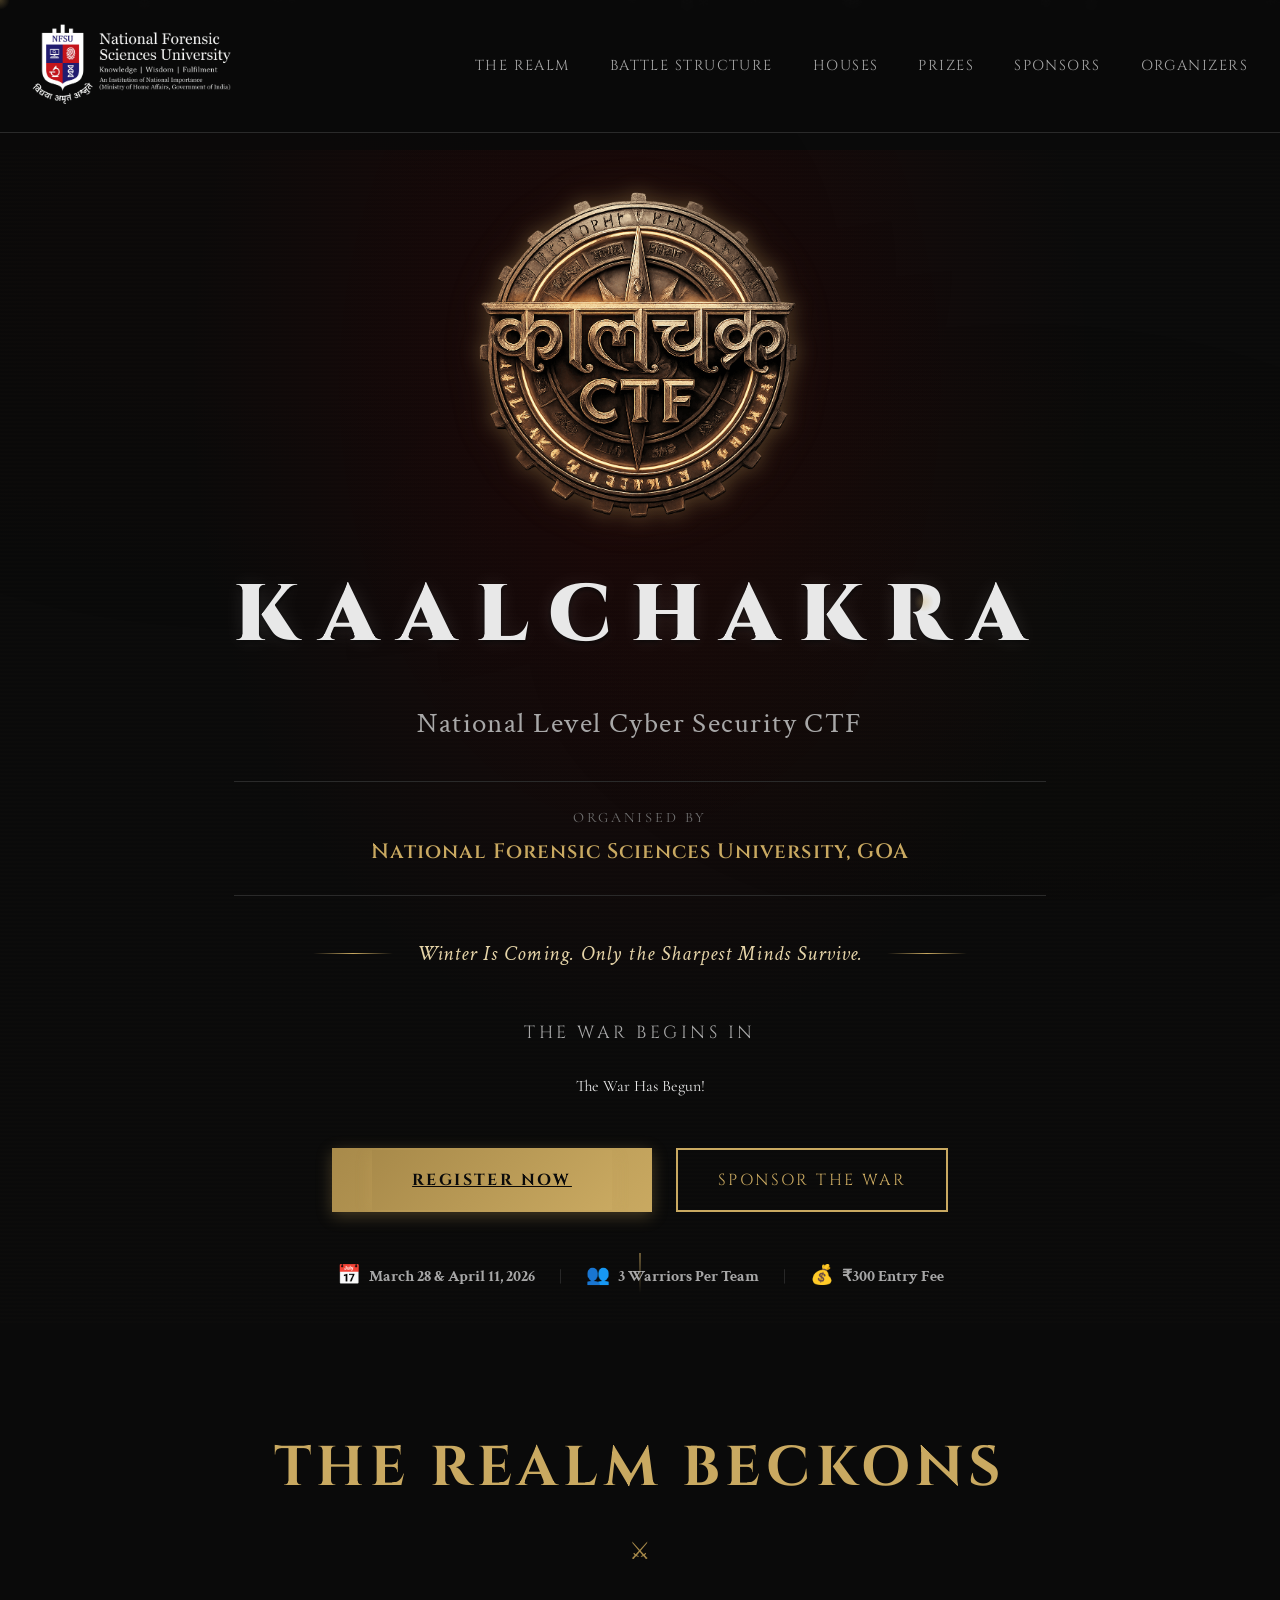
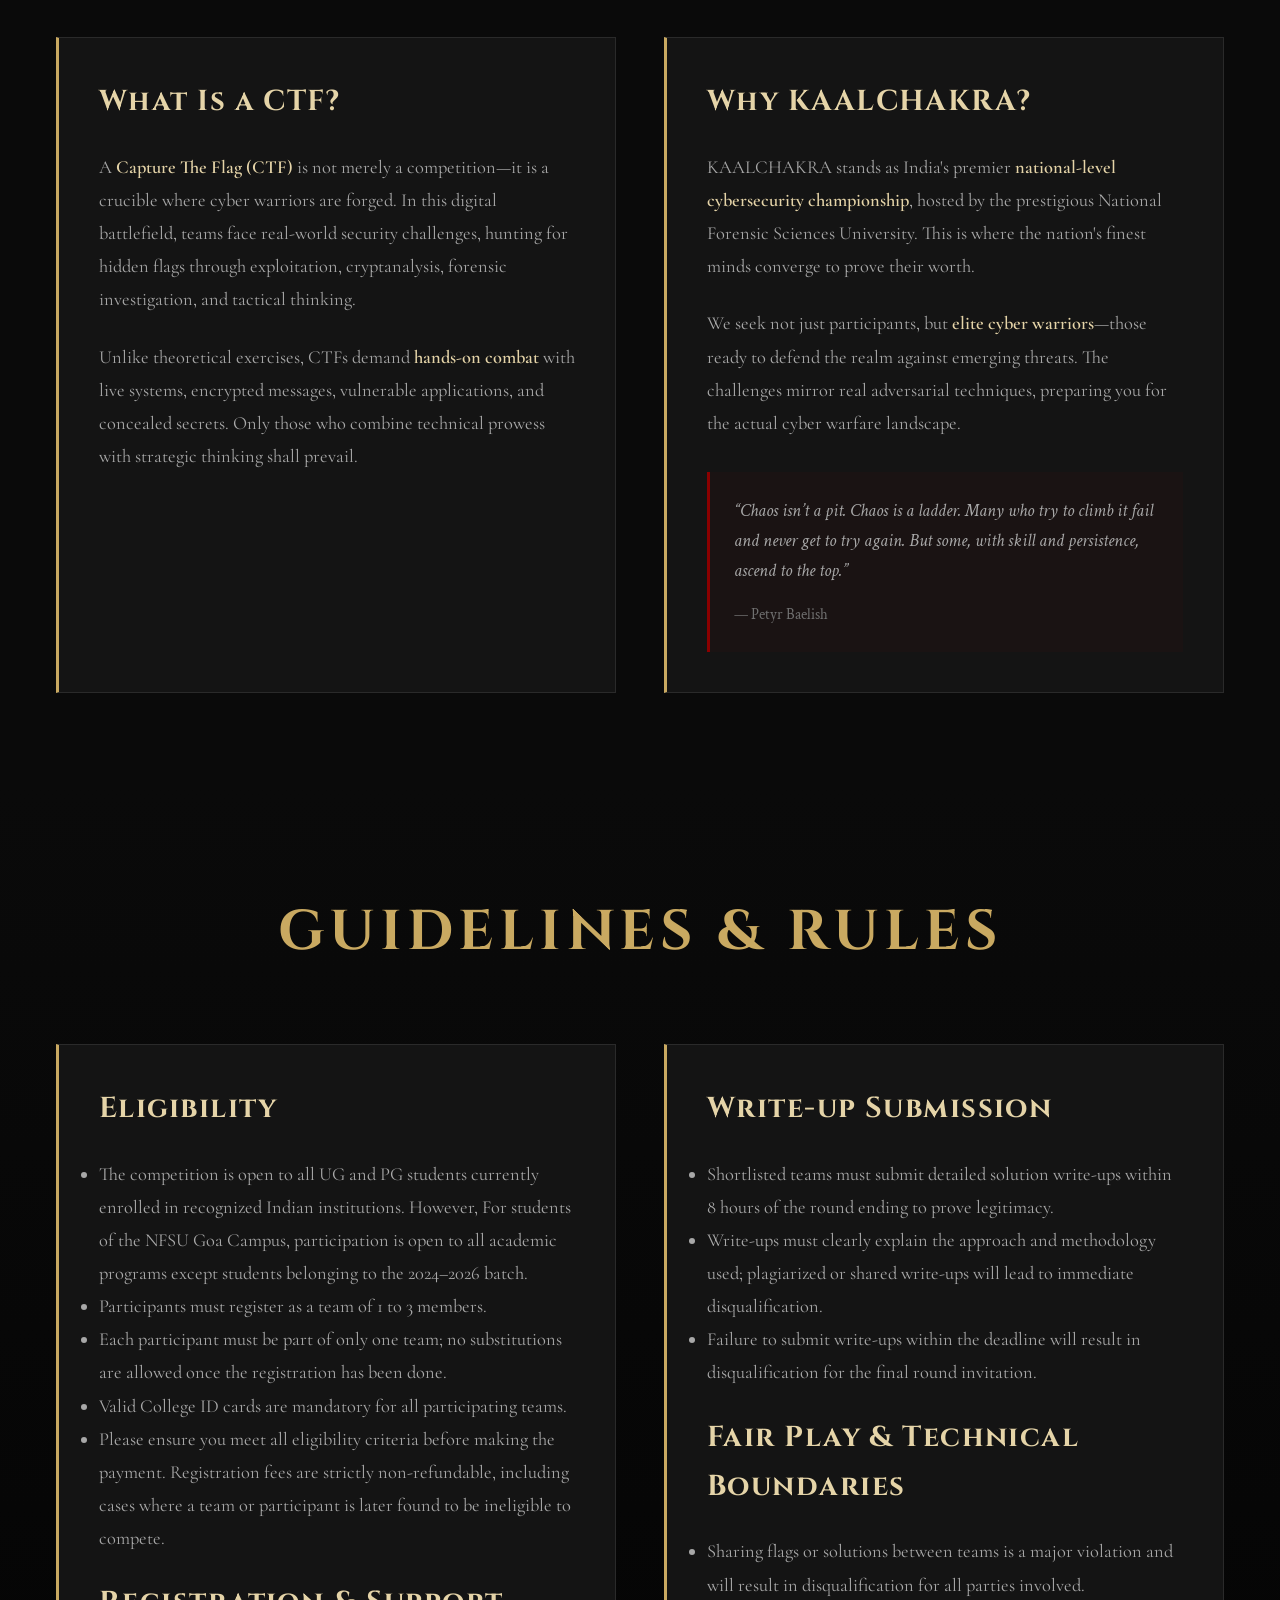
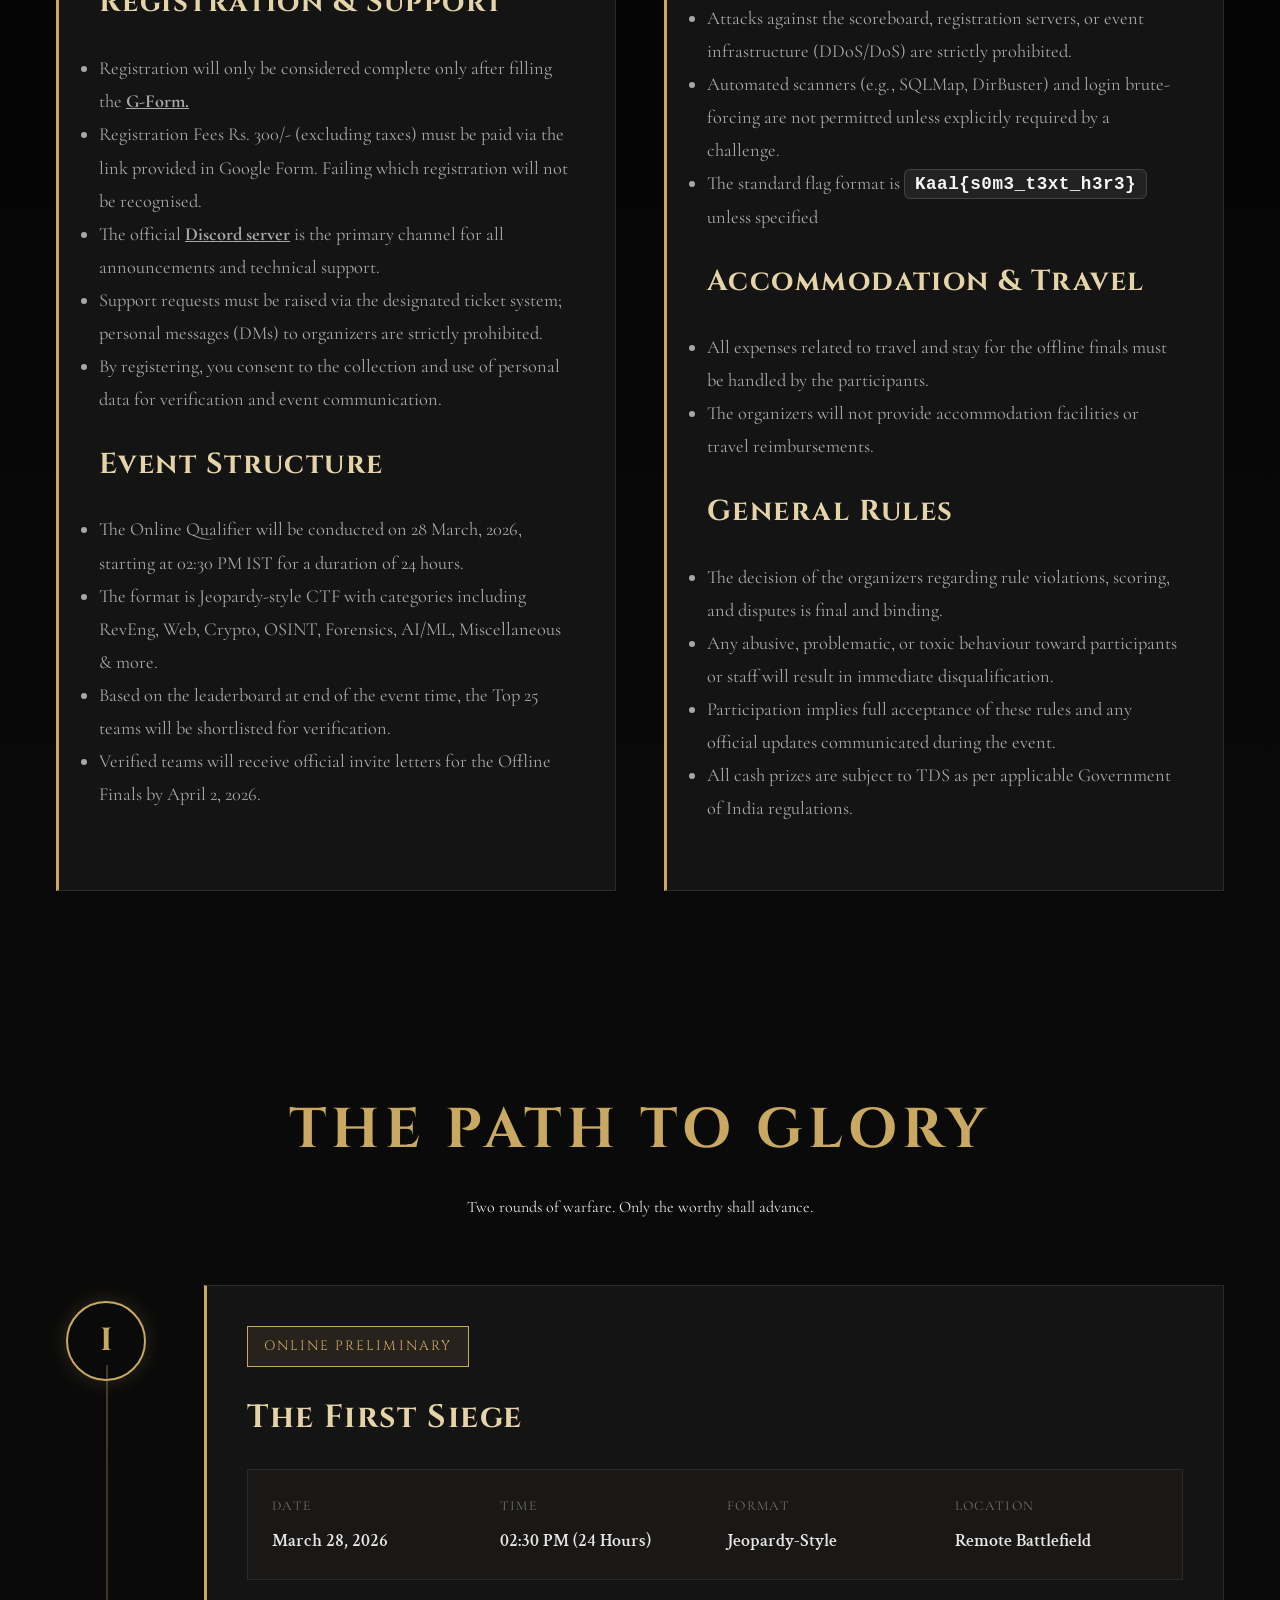
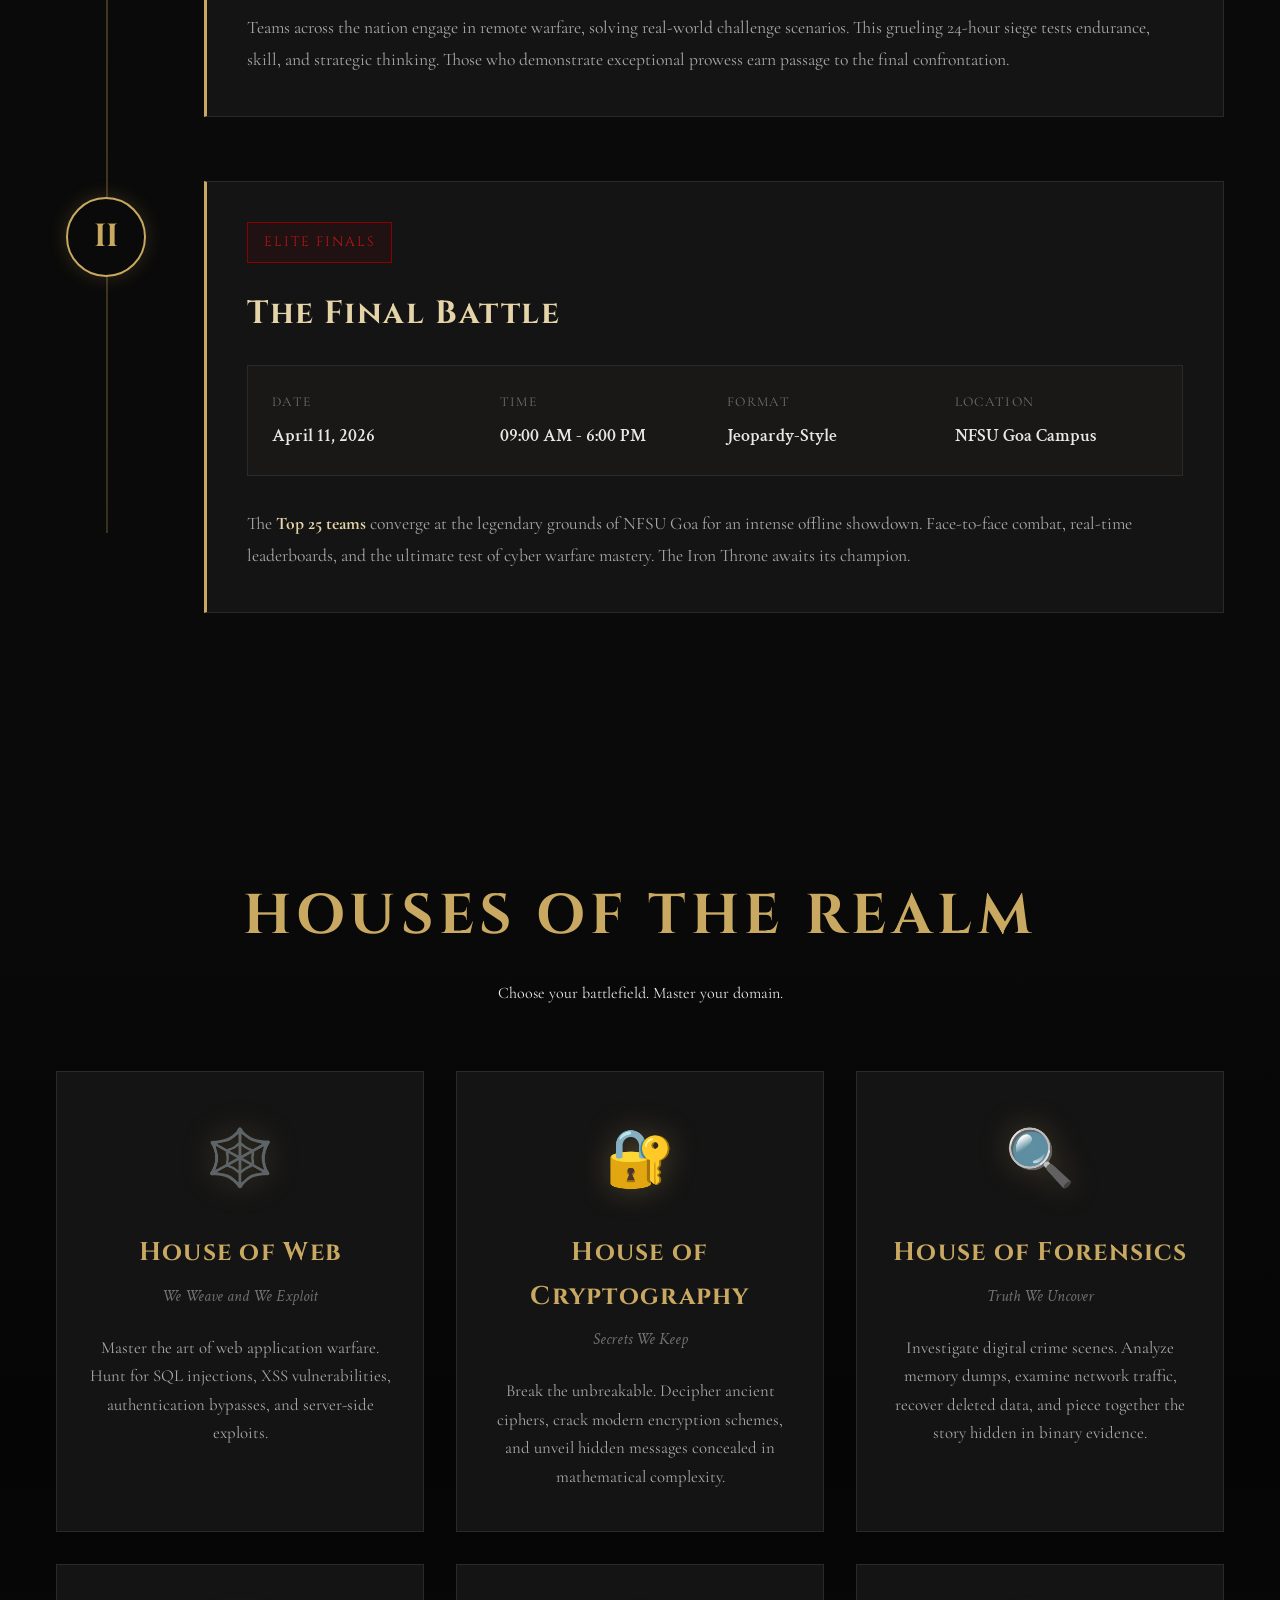
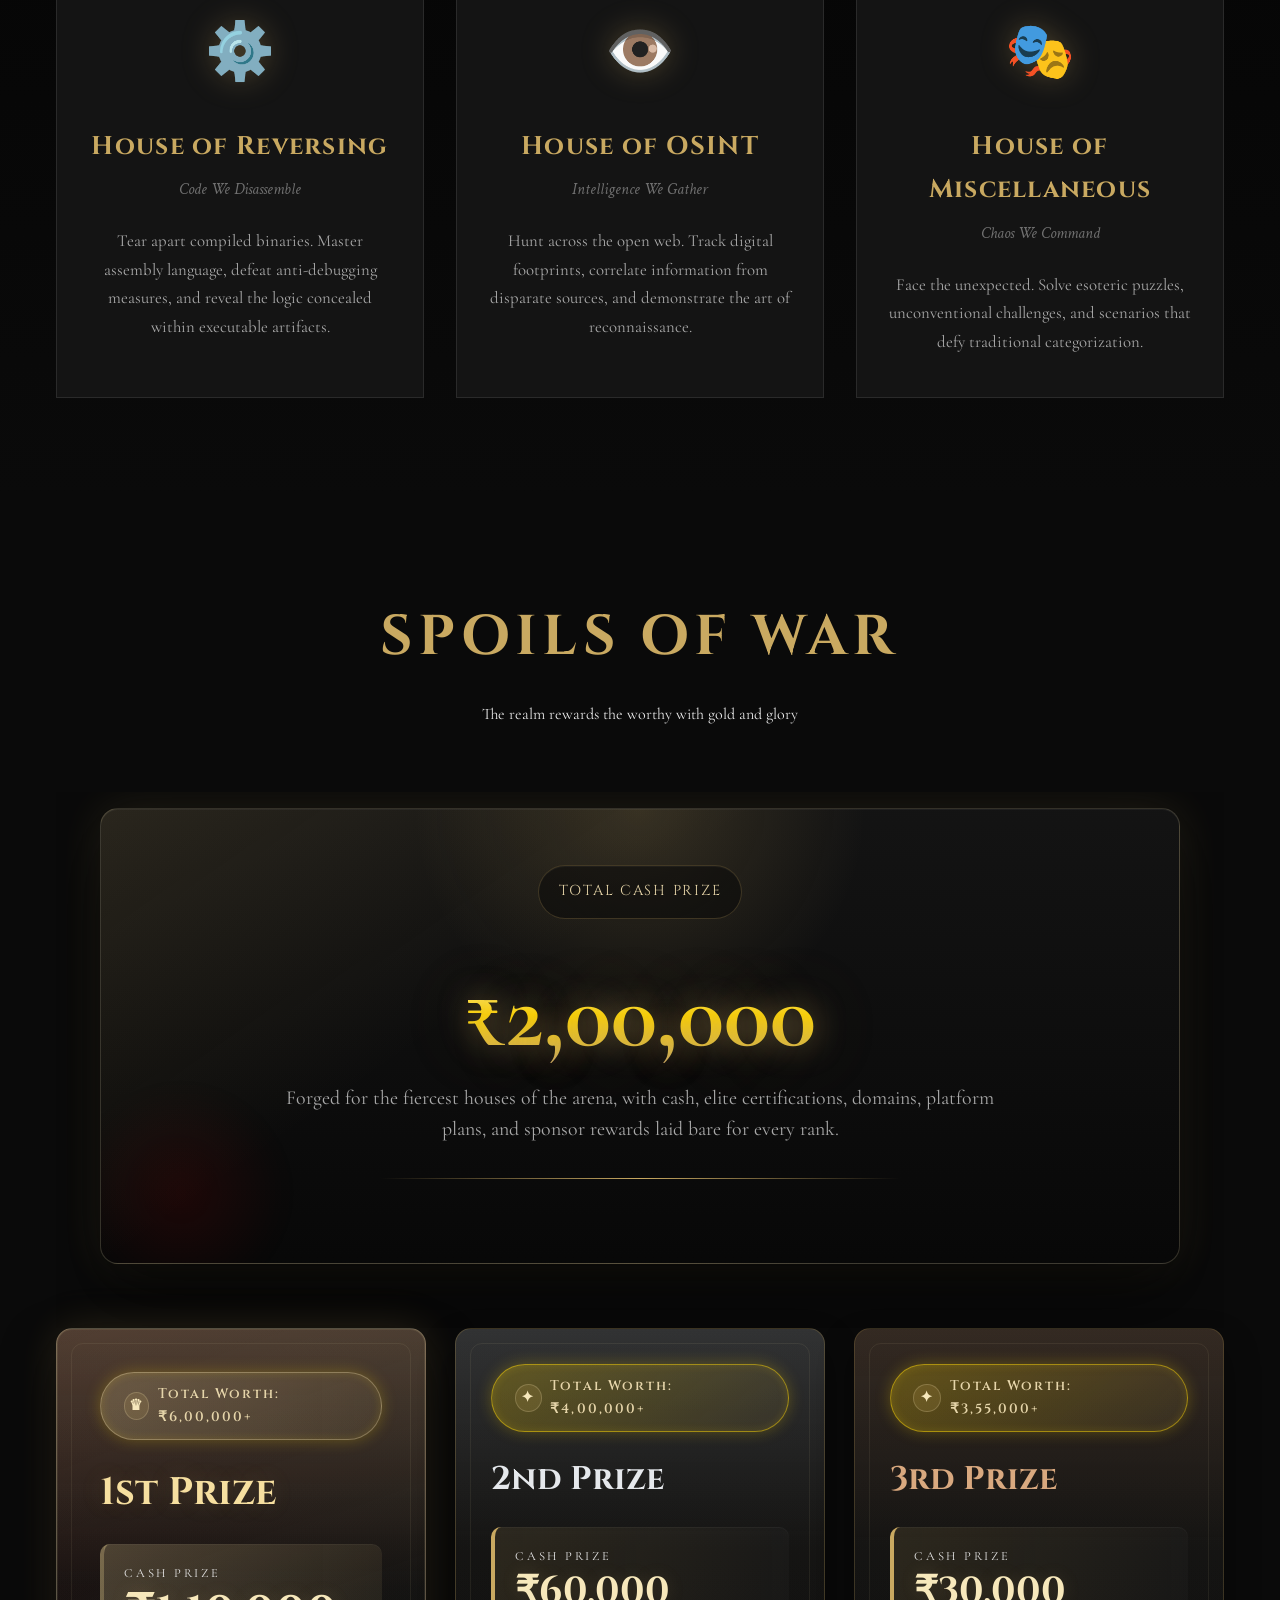
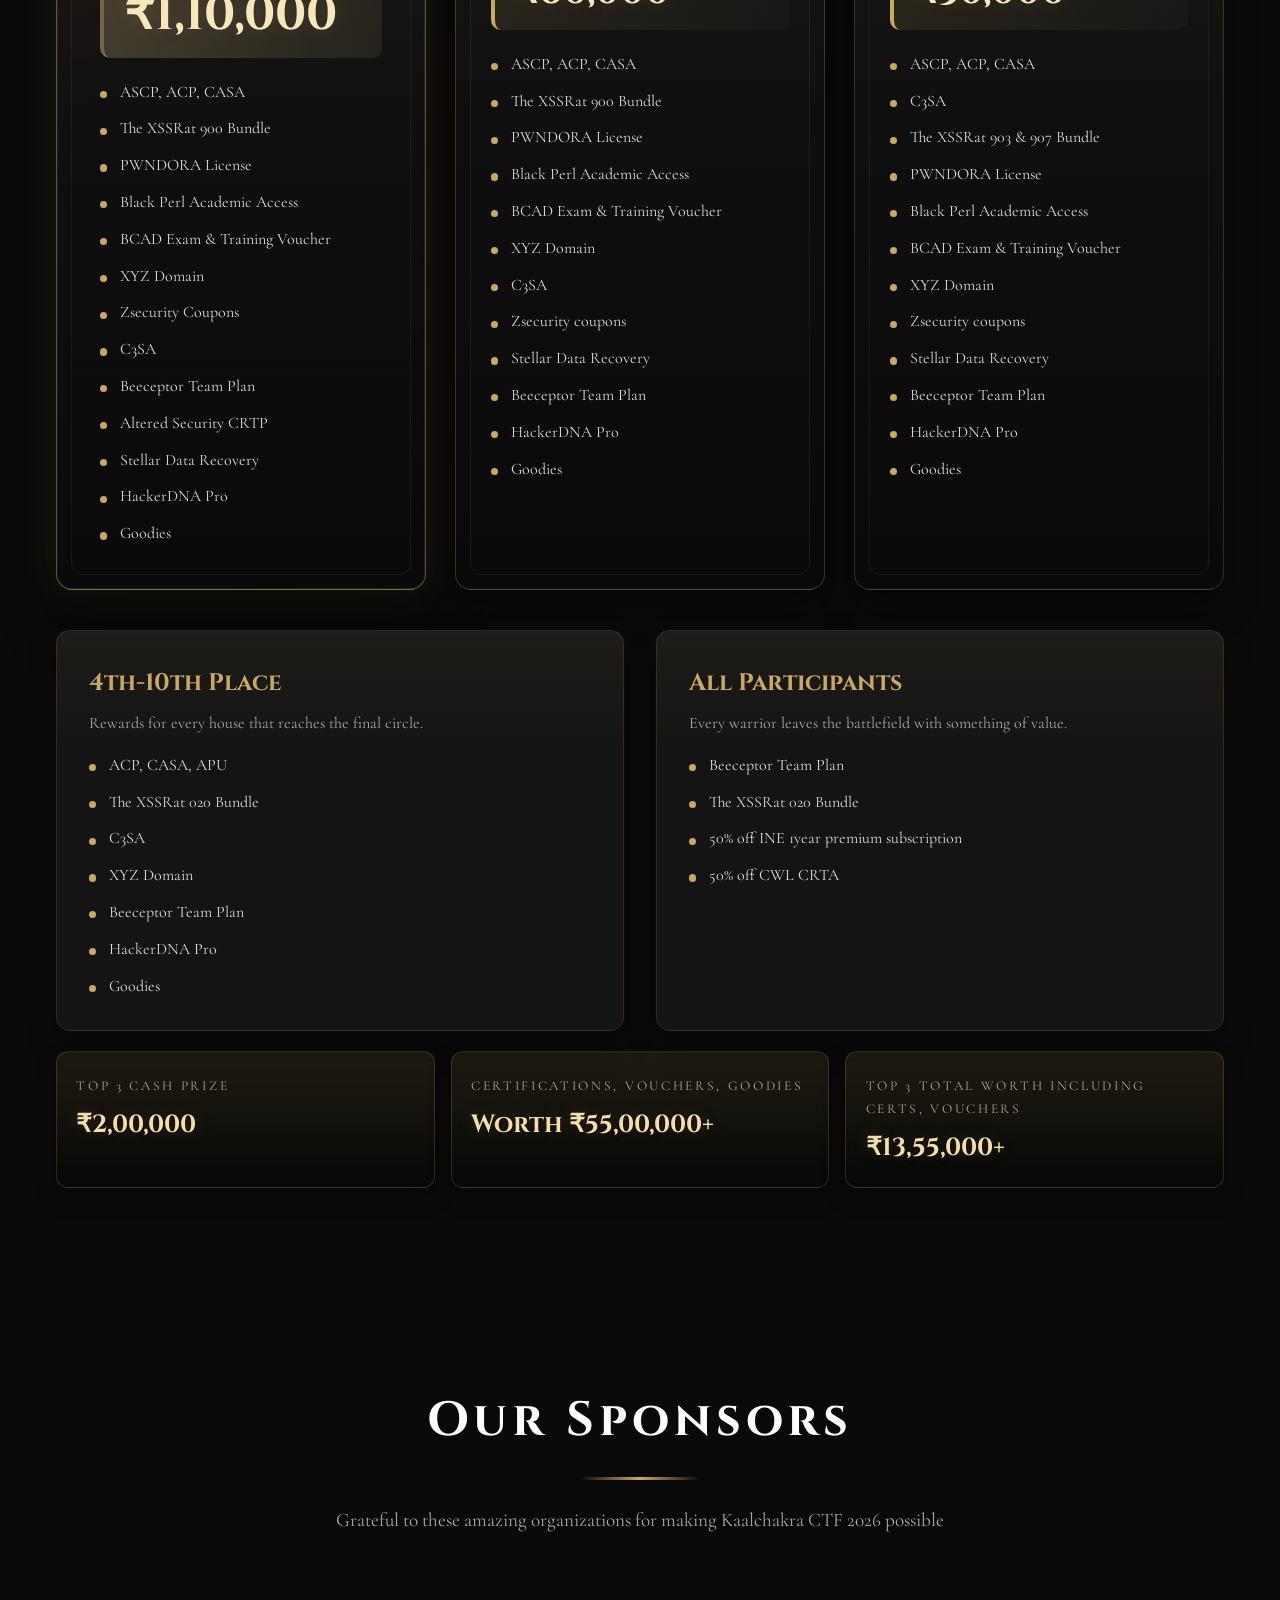
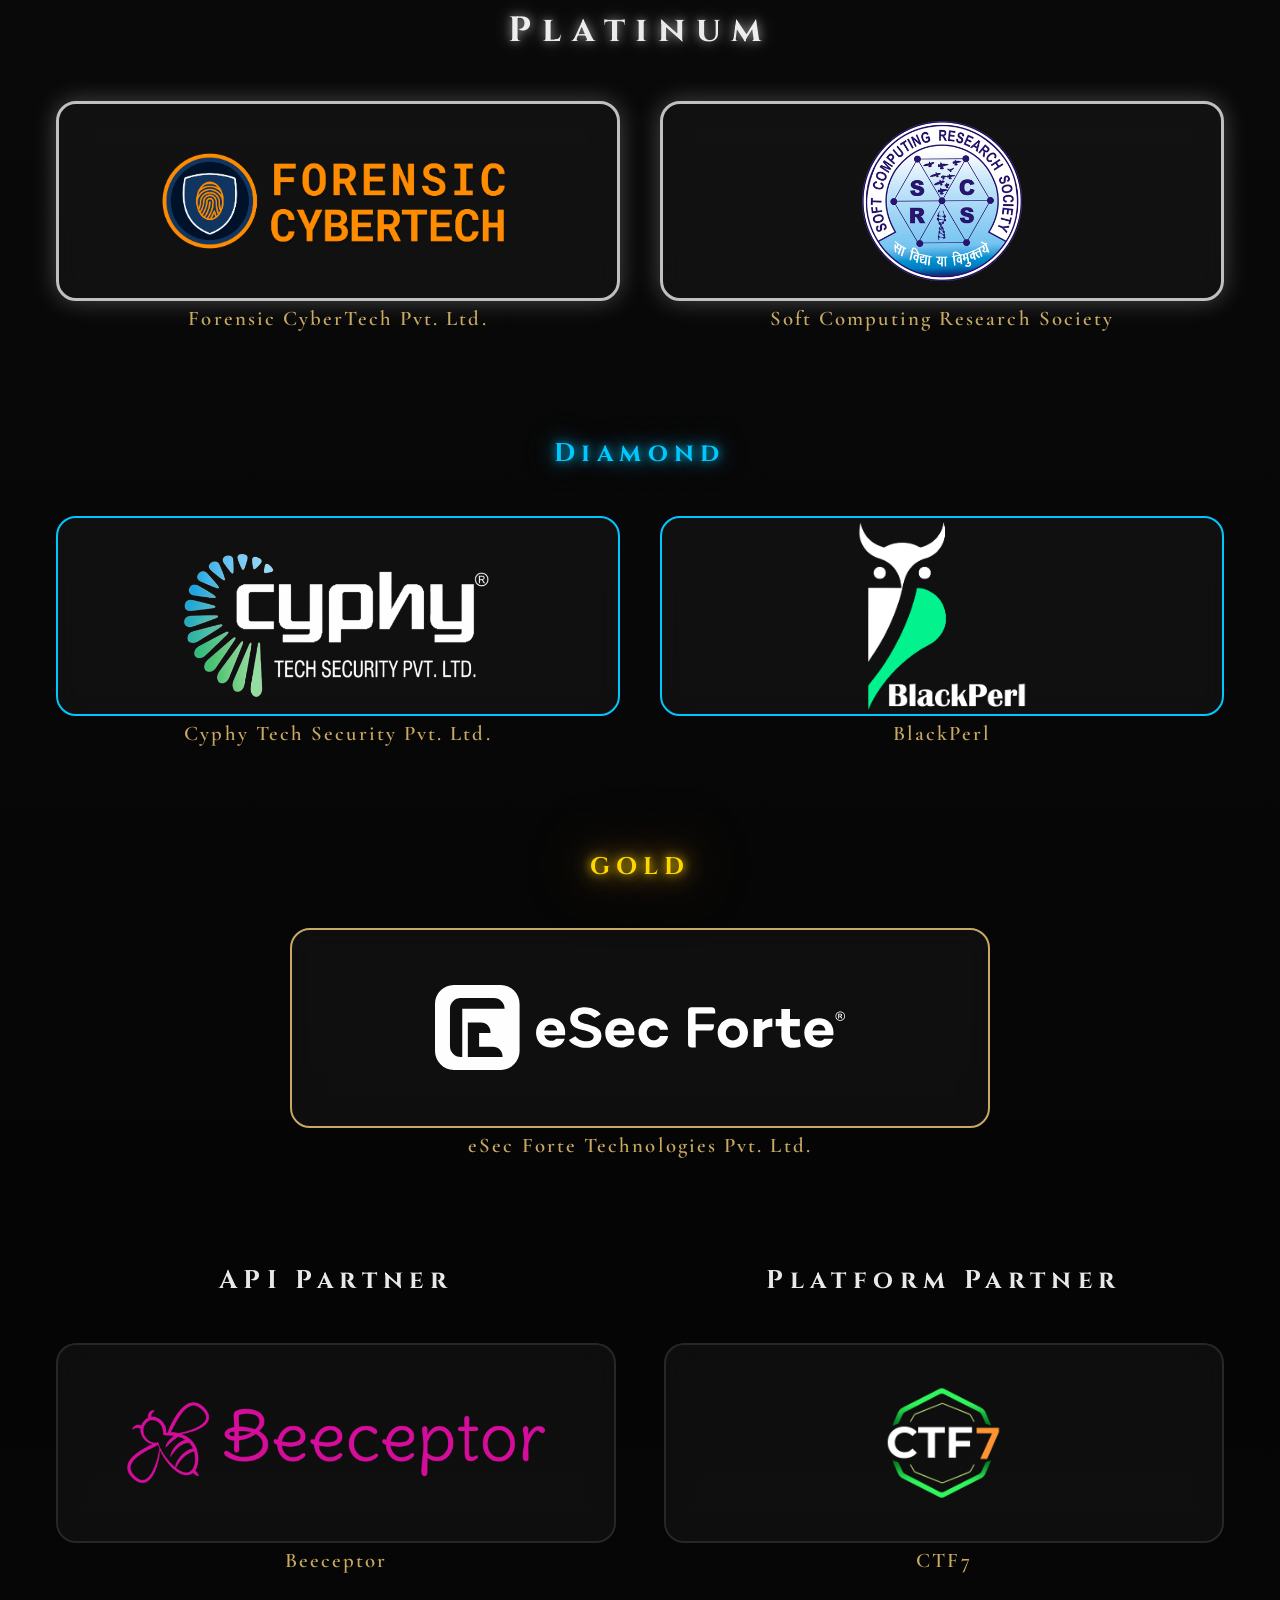
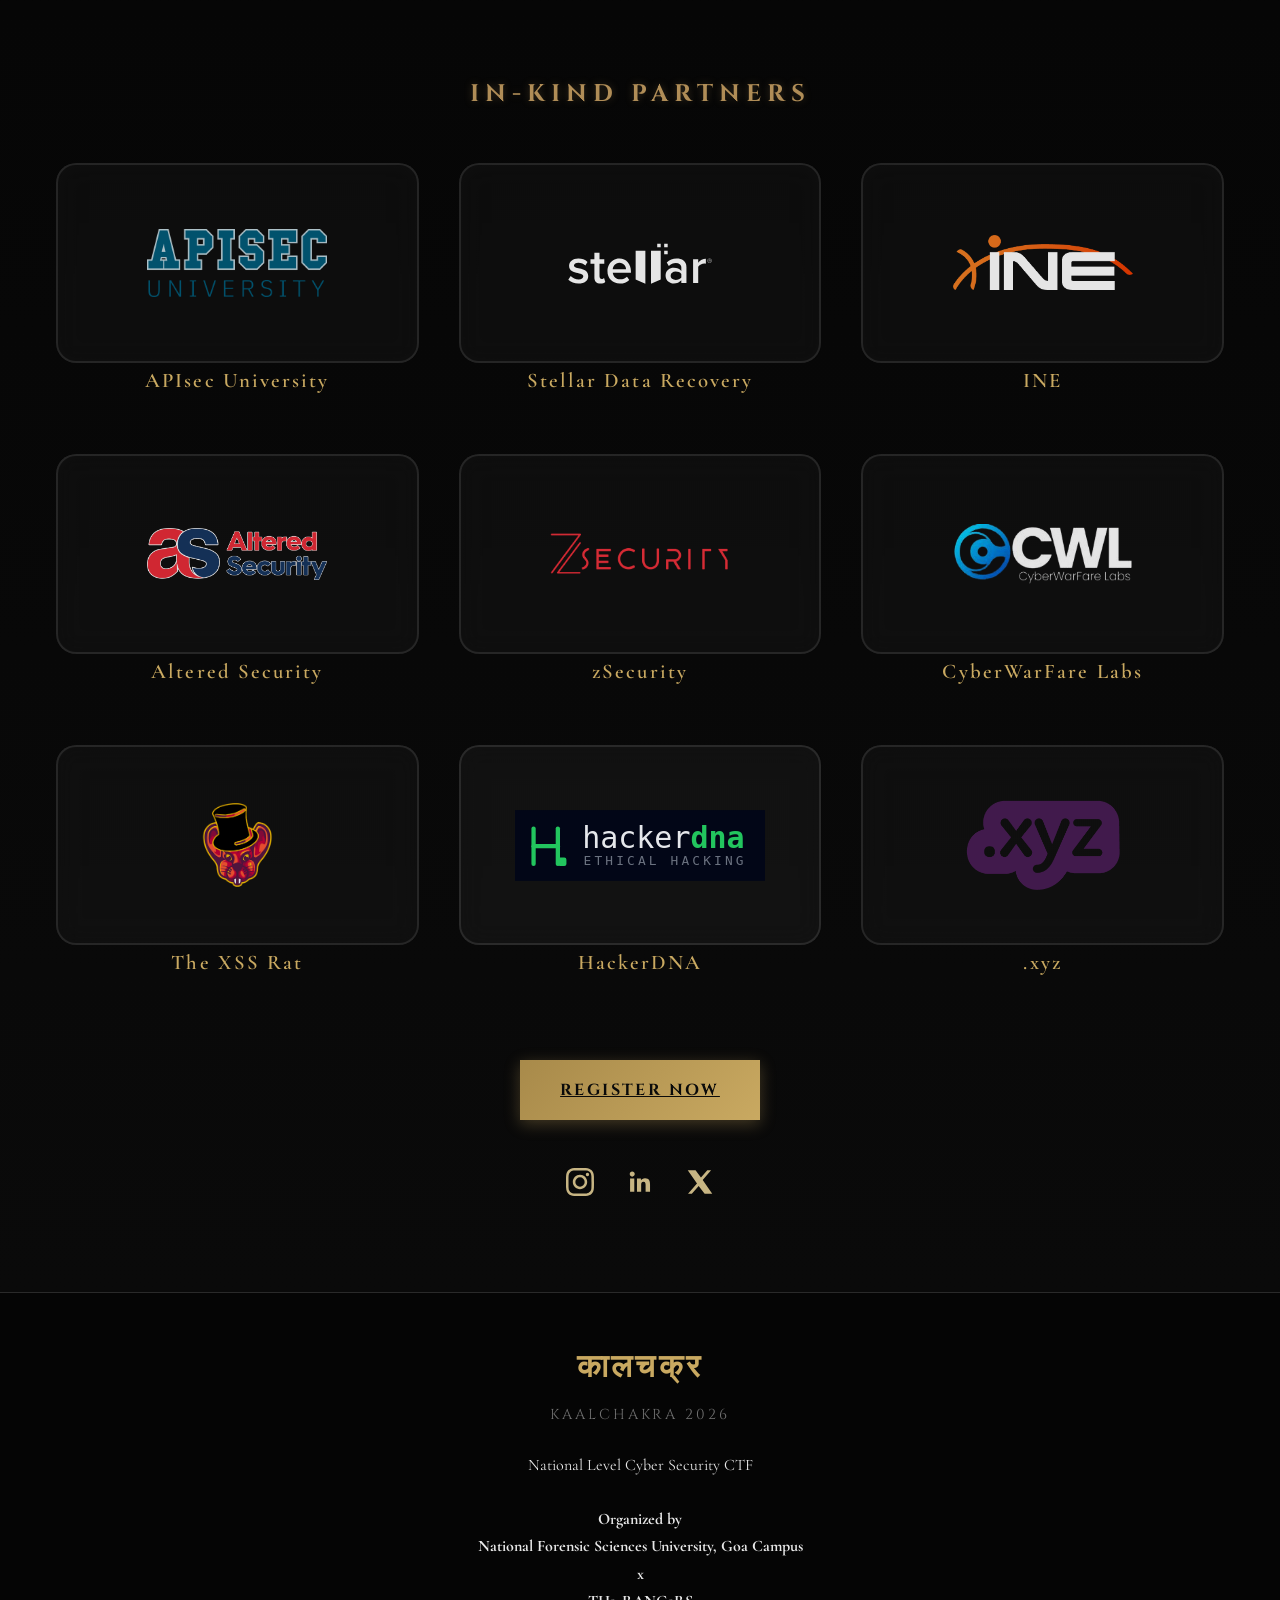
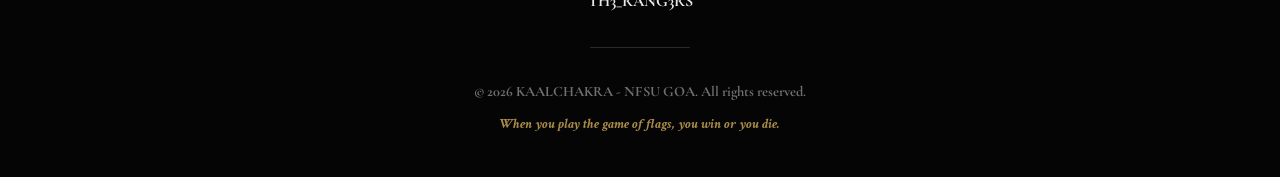
==== index.html @ a282505d "commit" ====
<html lang="en"><head>
    <meta charset="UTF-8">
    <meta name="viewport" content="width=device-width, initial-scale=1.0">
    <title>KAALCHAKRA - National Level Cyber Security CTF | NFSU Goa</title>
    <meta name="description" content="KAALCHAKRA 2026 is a National Level Cyber Security Capture The Flag (CTF) competition organized by National Forensic Sciences University Goa x TH3_RANG3RS. Join India's biggest cybersecurity battlefield. March 28 - April 11, 2026.">
    
    <meta property="og:title" content="KAALCHAKRA 2026 | National Level CTF | NFSU Goa">
    <meta property="og:description" content="KAALCHAKRA 2026 is a National Level Cyber Security Capture The Flag (CTF) competition organized by National Forensic Sciences University Goa x TH3_RANG3RS. Join India's biggest cybersecurity battlefield. March 28 - April 11, 2026.">
    <meta property="og:image" content="https://kaalchakractf.com/images/CTF_Logo.png">
    <meta property="og:url" content="https://kaalchakractf.com">
    <meta property="og:type" content="website">

    <meta name="twitter:card" content="summary_large_image">
    <meta name="twitter:title" content="KAALCHAKRA 2026 - National CTF">
    <meta name="twitter:description" content="India's premier National Level Cyber Security CTF by NFSU Goa.">
    <meta name="twitter:image" content="https://kaalchakractf.com/images/CTF_Logo.png">
<!-- Favicon -->
    <link rel="icon" href="images/CTF_Logo.png" type="image/png">

    <!-- Canonical URL -->
    <link rel="canonical" href="https://kaalchakractf.com/">
    <link rel="stylesheet" href="styles.css">
    <link rel="preconnect" href="https://fonts.googleapis.com">
    <link rel="preconnect" href="https://fonts.gstatic.com" crossorigin="">
    <link href="https://fonts.googleapis.com/css2?family=Cinzel:wght@400;600;700;900&amp;family=Cormorant+Garamond:wght@300;400;500;600;700&amp;family=Crimson+Text:wght@400;600;700&amp;display=swap" rel="stylesheet">
<!-- Google tag (gtag.js) -->
<script async="" src="https://www.googletagmanager.com/gtag/js?id=G-CK77B9JCB0"></script>
<script>
  window.dataLayer = window.dataLayer || [];
  function gtag(){dataLayer.push(arguments);}
  gtag('js', new Date());

  gtag('config', 'G-CK77B9JCB0');
</script>

<script type="application/ld+json">
{
  "@context": "https://schema.org",
  "@type": "Event",
  "name": "KAALCHAKRA National Level CTF 2026",
  "startDate": "2026-03-28T14:30+05:30",
  "endDate": "2026-04-11T17:00+05:30",
  "eventAttendanceMode": "https://schema.org/MixedEventAttendanceMode",
  "eventStatus": "https://schema.org/EventScheduled",
  "location": {
    "@type": "Place",
    "name": "National Forensic Sciences University, Goa",
    "address": "Goa, India"
  }
},
"organizer": {
    "@type": "Organization",
    "name": "NFSU GOA",
    "url": "https://kaalchakractf.com"
  }
</script>

<style>
    @keyframes confettiFall {
        to {
            transform: translateY(100vh) rotate(349.0058192586758deg);
            opacity: 0;
        }
    }
</style><style>
    @keyframes ripple {
        to {
            transform: scale(4);
            opacity: 0;
        }
    }
</style></head>
<body class="loaded">
    <!-- Atmospheric Background Effects -->
    <div class="snow-container" id="snowContainer"><div class="snowflake" style="left: 81.1984%; animation-duration: 17.6963s; opacity: 0.563158; font-size: 15.5486px;">❄</div><div class="snowflake" style="left: 53.02%; animation-duration: 11.6379s; opacity: 0.580241; font-size: 18.6025px;">❄</div><div class="snowflake" style="left: 54.483%; animation-duration: 17.0403s; opacity: 0.41332; font-size: 15.668px;">❄</div><div class="snowflake" style="left: 3.16401%; animation-duration: 13.0485s; opacity: 0.140749; font-size: 18.4941px;">❄</div><div class="snowflake" style="left: 0.967541%; animation-duration: 12.2077s; opacity: 0.251129; font-size: 17.432px;">❄</div><div class="snowflake" style="left: 10.6986%; animation-duration: 18.4481s; opacity: 0.515172; font-size: 18.0552px;">❄</div><div class="snowflake" style="left: 76.4751%; animation-duration: 14.7455s; opacity: 0.153914; font-size: 15.929px;">❄</div><div class="snowflake" style="left: 22.4371%; animation-duration: 18.0943s; opacity: 0.495057; font-size: 12.1398px;">❄</div><div class="snowflake" style="left: 84.6131%; animation-duration: 12.5829s; opacity: 0.473546; font-size: 19.5662px;">❄</div><div class="snowflake" style="left: 48.8761%; animation-duration: 12.2408s; opacity: 0.401787; font-size: 14.9336px;">❄</div><div class="snowflake" style="left: 79.9855%; animation-duration: 13.7443s; opacity: 0.253815; font-size: 11.6124px;">❄</div><div class="snowflake" style="left: 76.9799%; animation-duration: 16.7357s; opacity: 0.10069; font-size: 18.028px;">❄</div><div class="snowflake" style="left: 66.1436%; animation-duration: 16.1927s; opacity: 0.115664; font-size: 15.9804px;">❄</div></div>
    <div class="fog-overlay"></div>
    
    <!-- Navigation -->
    <nav class="nav scrolled" id="mainNav" style="top: -120px;">
        <div class="nav-content">
            <div class="nav-logo">
                <img src="images/emblem.png" alt="NFSU Logo" loading="lazy" style="height:80px; width:auto; margin-bottom:0.25rem;">
            </div>
            <div class="nav-links">
                <a href="#about">The Realm</a>
                <a href="#battle">Battle Structure</a>
                <a href="#houses">Houses</a>
                <a href="#prizes">Prizes</a>
                <a href="#sponsors">Sponsors</a>
		<a href="organizers.html">Organizers</a>
            </div>
            <button class="nav-toggle" id="navToggle">
                <span></span>
                <span></span>
                <span></span>
            </button>
        </div>
    </nav>

    <!-- Hero Section -->
    <section class="hero">
        <div class="hero-bg-layer" style="transform: translateY(4010px);"></div>
        <div class="hero-content">
            <div class="hero-emblem aos-animate" data-aos="fade-down">
                        <div class="emblem-center">
                            <img src="images/CTF_Logo.png" alt="Kaalchakra CTF Logo" fetchpriority="high" style="max-width:350px; height:350px;">
                        </div>       
            </div>
            
            <h1 class="hero-title aos-animate" data-aos="fade-up" data-aos-delay="200">
                
                <span class="hero-title-main">KAALCHAKRA</span>
            </h1>
            
            <p class="hero-subtitle aos-animate" data-aos="fade-up" data-aos-delay="400">
                National Level Cyber Security CTF
            </p>
            
            <div class="hero-org aos-animate" data-aos="fade-up" data-aos-delay="500">
                <span class="org-presented">Organised by</span>
                <span class="org-name">National Forensic Sciences University, GOA</span>
            </div>

            <div class="hero-tagline aos-animate" data-aos="fade-up" data-aos-delay="600">
                <div class="tagline-line"></div>
                <p>Winter Is Coming. Only the Sharpest Minds Survive.</p>
                <div class="tagline-line"></div>
            </div>

            <div class="countdown-container aos-animate" data-aos="fade-up" data-aos-delay="700">
                <div class="countdown-label">The War Begins In</div>
                <div class="countdown" id="countdown"><div class="countdown-ended">The War Has Begun!</div></div>
            </div>

            <div class="hero-cta aos-animate" data-aos="fade-up" data-aos-delay="800">
                <button class="cta-primary" id="registerBtn">
                <a href="https://forms.gle/WXpCAKuS7BNV2u5n9" class="cta-primary" target="_blank" rel="noopener noreferrer" onclick="gtag('event','register_click');"> Register Now </a>
                <div class="cta-shine"></div>
                </button>
                <button class="cta-secondary" onclick="document.getElementById('sponsors').scrollIntoView({behavior: 'smooth'})">
                    <span>Sponsor the War</span>
                </button>
            </div>

            <div class="hero-details aos-animate" data-aos="fade-up" data-aos-delay="900">
                <div class="detail-item">
                    <span class="detail-icon">📅</span>
                    <span class="detail-text"><b>March 28 &amp; April 11, 2026</b></span>
                </div>
                <div class="detail-separator">|</div>
                <div class="detail-item">
                    <span class="detail-icon">👥</span>
                    <span class="detail-text"><b>3 Warriors Per Team</b></span>
                </div>
                <div class="detail-separator">|</div>
                <div class="detail-item">
                    <span class="detail-icon">💰</span>
                    <span class="detail-text"><b>₹300 Entry Fee</b></span>
                </div>
            </div>
        </div>
        
        <div class="hero-scroll">
            <span></span>
            <div class="scroll-indicator"></div>
        </div>
    </section>

    <!-- About Section -->
    <section class="section about" id="about">
        <div class="container">
            <div class="section-header aos-animate" data-aos="fade-up">
                <h2 class="section-title">The Realm Beckons</h2>
                <div class="title-ornament">⚔</div>
            </div>

            <div class="about-grid">
                <div class="about-content aos-animate" data-aos="fade-right">
                    <h3 class="about-heading">What Is a CTF?</h3>
                    <p class="about-text">
                        A <strong>Capture The Flag (CTF)</strong> is not merely a competition—it is a crucible where cyber warriors are forged. 
                        In this digital battlefield, teams face real-world security challenges, hunting for hidden flags through 
                        exploitation, cryptanalysis, forensic investigation, and tactical thinking.
                    </p>
                    <p class="about-text">
                        Unlike theoretical exercises, CTFs demand <strong>hands-on combat</strong> with live systems, 
                        encrypted messages, vulnerable applications, and concealed secrets. Only those who combine technical 
                        prowess with strategic thinking shall prevail.
                    </p>
                </div>

                <div class="about-content aos-animate" data-aos="fade-left" data-aos-delay="200">
                    <h3 class="about-heading">Why KAALCHAKRA?</h3>
                    <p class="about-text">
                        KAALCHAKRA stands as India's premier <strong>national-level cybersecurity championship</strong>, 
                        hosted by the prestigious National Forensic Sciences University. This is where the nation's finest 
                        minds converge to prove their worth.
                    </p>
                    <p class="about-text">
                        We seek not just participants, but <strong>elite cyber warriors</strong>—those ready to defend the realm 
                        against emerging threats. The challenges mirror real adversarial techniques, preparing you for the actual 
                        cyber warfare landscape.
                    </p>
                    <blockquote class="about-quote">
                        “Chaos isn’t a pit. Chaos is a ladder. Many who try to climb it fail and never get to try again. But some, with skill and persistence, ascend to the top.”
                        <span class="quote-attribution"> — Petyr Baelish</span>
                    </blockquote>
                </div>
            </div>
        </div>
    </section>

    <!-- Rules Section -->
    <section class="section rules">
        <div class="container">
            <div class="section-header aos-animate" data-aos="fade-up">
                <h2 class="section-title">Guidelines &amp; Rules</h2>
            </div>

            <div class="about-grid">
                <div class="about-content aos-animate" data-aos="fade-right">
                    <h3 class="about-heading">Eligibility</h3>
                    <ul class="about-text">
                        <li>The competition is open to all UG and PG students currently enrolled in recognized Indian institutions. However, For students of the NFSU Goa Campus, participation is open to all academic programs except students belonging to the 2024–2026 batch.</li>
                        <li>Participants must register as a team of 1 to 3 members.</li>
                        <li>Each participant must be part of only one team; no substitutions are allowed once the registration has been done.</li>
                        <li>Valid College ID cards are mandatory for all participating teams.</li>
<li>Please ensure you meet all eligibility criteria before making the payment. Registration fees are strictly non-refundable, including cases where a team or participant is later found to be ineligible to compete.  </li>
                    </ul>

                    <h3 class="about-heading">Registration &amp; Support</h3>
                    <ul class="about-text">
                        <li>Registration will only be considered complete only after filling the <a href="https://forms.gle/WXpCAKuS7BNV2u5n9"> <b> G-Form. </b> </a> </li>
                        <li>Registration Fees Rs. 300/- (excluding taxes) must be paid via the link provided in Google Form. Failing which registration will not be recognised.</li>
                        <li>The official <a href="https://discord.gg/q4Pam5h3Bd" target="_blank"><b>Discord server</b></a> is the primary channel for all announcements and technical support.</li>
                        <li>Support requests must be raised via the designated ticket system; personal messages (DMs) to organizers are strictly prohibited.</li>
                        <li>By registering, you consent to the collection and use of personal data for verification and event communication.</li>
                    </ul>

                    <h3 class="about-heading">Event Structure</h3>
                    <ul class="about-text">
                        <li>The Online Qualifier will be conducted on 28 March, 2026, starting at 02:30 PM IST for a duration of 24 hours.</li>
                        <li>The format is Jeopardy-style CTF with categories including RevEng, Web, Crypto, OSINT, Forensics, AI/ML, Miscellaneous &amp; more.</li>
                        <li>Based on the leaderboard at end of the event time, the Top 25 teams will be shortlisted for verification.</li>
                        <li>Verified teams will receive official invite letters for the Offline Finals by April 2, 2026.</li>
                    </ul>
                </div>

                <div class="about-content aos-animate" data-aos="fade-left" data-aos-delay="200">
		    <h3 class="about-heading">Write-up Submission</h3>
                    <ul class="about-text">
                        <li>Shortlisted teams must submit detailed solution write-ups within 8 hours of the round ending to prove legitimacy.</li>
                        <li>Write-ups must clearly explain the approach and methodology used; plagiarized or shared write-ups will lead to immediate disqualification.</li>
                        <li>Failure to submit write-ups within the deadline will result in disqualification for the final round invitation.</li>
                    </ul> 
                    <h3 class="about-heading">Fair Play &amp; Technical Boundaries</h3>
                    <ul class="about-text">
                        <li>Sharing flags or solutions between teams is a major violation and will result in disqualification for all parties involved.</li>
                        <li>Attacks against the scoreboard, registration servers, or event infrastructure (DDoS/DoS) are strictly prohibited.</li>
                        <li>Automated scanners (e.g., SQLMap, DirBuster) and login brute-forcing are not permitted unless explicitly required by a challenge.</li>
                        <li>The standard flag format is
			<span class="flag-format">Kaal{s0m3_t3xt_h3r3}</span> unless specified</li>
                    </ul>

                    <h3 class="about-heading">Accommodation &amp; Travel</h3>
                    <ul class="about-text">
                        <li>All expenses related to travel and stay for the offline finals must be handled by the participants.</li>
                        <li>The organizers will not provide accommodation facilities or travel reimbursements.</li>
                    </ul>

                    <h3 class="about-heading">General Rules</h3>
                    <ul class="about-text">
                        <li>The decision of the organizers regarding rule violations, scoring, and disputes is final and binding.</li>
                        <li>Any abusive, problematic, or toxic behaviour toward participants or staff will result in immediate disqualification.</li>
                        <li>Participation implies full acceptance of these rules and any official updates communicated during the event.</li>
                        <li>All cash prizes are subject to TDS as per applicable Government of India regulations.</li>
                    </ul>
                </div>
            </div>
        </div>
    </section>

    <!-- Battle Structure -->
    <section class="section battle" id="battle">
        <div class="container">
            <div class="section-header aos-animate" data-aos="fade-up">
                <h2 class="section-title">The Path to Glory</h2>
                <p class="section-subtitle">Two rounds of warfare. Only the worthy shall advance.</p>
            </div>

            <div class="battle-timeline">
                <div class="battle-round aos-animate" data-aos="fade-right">
                    <div class="round-marker">
                        <div class="marker-outer">
                            <div class="marker-inner">I</div>
                        </div>
                    </div>
                    <div class="round-content">
                        <div class="round-badge">Online Preliminary</div>
                        <h3 class="round-title">The First Siege</h3>
                        <div class="round-details">
                            <div class="round-detail">
                                <span class="detail-label">Date</span>
                                <span class="detail-value">March 28, 2026</span>
                            </div>
                            <div class="round-detail">
                                <span class="detail-label">Time</span>
                                <span class="detail-value">02:30 PM (24 Hours)</span>
                            </div>
                            <div class="round-detail">
                                <span class="detail-label">Format</span>
                                <span class="detail-value">Jeopardy-Style</span>
                            </div>
                            <div class="round-detail">
                                <span class="detail-label">Location</span>
                                <span class="detail-value">Remote Battlefield</span>
                            </div>
                        </div>
                        <p class="round-description">
                            Teams across the nation engage in remote warfare, solving real-world challenge scenarios. 
                            This grueling 24-hour siege tests endurance, skill, and strategic thinking. Those who demonstrate 
                            exceptional prowess earn passage to the final confrontation.
                        </p>
                    </div>
                </div>

                <div class="timeline-connector"></div>

                <div class="battle-round aos-animate" data-aos="fade-left">
                    <div class="round-marker">
                        <div class="marker-outer">
                            <div class="marker-inner">II</div>
                        </div>
                    </div>
                    <div class="round-content">
                        <div class="round-badge elite">Elite Finals</div>
                        <h3 class="round-title">The Final Battle</h3>
                        <div class="round-details">
                            <div class="round-detail">
                                <span class="detail-label">Date</span>
                                <span class="detail-value">April 11, 2026</span>
                            </div>
                            <div class="round-detail">
                                <span class="detail-label">Time</span>
                                <span class="detail-value">09:00 AM - 6:00 PM</span>
                            </div>
                            <div class="round-detail">
                                <span class="detail-label">Format</span>
                                <span class="detail-value">Jeopardy-Style</span>
                            </div>
                            <div class="round-detail">
                                <span class="detail-label">Location</span>
                                <span class="detail-value">NFSU Goa Campus</span>
                            </div>
                        </div>
                        <p class="round-description">
                            The <strong>Top 25 teams</strong> converge at the legendary grounds of NFSU Goa for an intense 
                            offline showdown. Face-to-face combat, real-time leaderboards, and the ultimate test of cyber warfare 
                            mastery. The Iron Throne awaits its champion.
                        </p>
                    </div>
                </div>
            </div>
        </div>
    </section>

    <!-- Houses Section -->
    <section class="section houses" id="houses">
        <div class="container">
            <div class="section-header aos-animate" data-aos="fade-up">
                <h2 class="section-title">Houses of the Realm</h2>
                <p class="section-subtitle">Choose your battlefield. Master your domain.</p>
            </div>

            <div class="houses-grid">
                <div class="house-card aos-animate" data-aos="flip-left" data-aos-delay="0">
                    <div class="house-sigil">🕸️</div>
                    <h3 class="house-name">House of Web</h3>
                    <p class="house-motto">We Weave and We Exploit</p>
                    <p class="house-description">
                        Master the art of web application warfare. Hunt for SQL injections, XSS vulnerabilities, 
                        authentication bypasses, and server-side exploits.
                    </p>
                </div>

                <div class="house-card aos-animate" data-aos="flip-left" data-aos-delay="100">
                    <div class="house-sigil">🔐</div>
                    <h3 class="house-name">House of Cryptography</h3>
                    <p class="house-motto">Secrets We Keep</p>
                    <p class="house-description">
                        Break the unbreakable. Decipher ancient ciphers, crack modern encryption schemes, 
                        and unveil hidden messages concealed in mathematical complexity.
                    </p>
                </div>

                <div class="house-card aos-animate" data-aos="flip-left" data-aos-delay="200">
                    <div class="house-sigil">🔍</div>
                    <h3 class="house-name">House of Forensics</h3>
                    <p class="house-motto">Truth We Uncover</p>
                    <p class="house-description">
                        Investigate digital crime scenes. Analyze memory dumps, examine network traffic, 
                        recover deleted data, and piece together the story hidden in binary evidence.
                    </p>
                </div>

                <div class="house-card aos-animate" data-aos="flip-left" data-aos-delay="300">
                    <div class="house-sigil">⚙️</div>
                    <h3 class="house-name">House of Reversing</h3>
                    <p class="house-motto">Code We Disassemble</p>
                    <p class="house-description">
                        Tear apart compiled binaries. Master assembly language, defeat anti-debugging measures, 
                        and reveal the logic concealed within executable artifacts.
                    </p>
                </div>

                <div class="house-card aos-animate" data-aos="flip-left" data-aos-delay="400">
                    <div class="house-sigil">👁️</div>
                    <h3 class="house-name">House of OSINT</h3>
                    <p class="house-motto">Intelligence We Gather</p>
                    <p class="house-description">
                        Hunt across the open web. Track digital footprints, correlate information from disparate sources, 
                        and demonstrate the art of reconnaissance.
                    </p>
                </div>

                <div class="house-card aos-animate" data-aos="flip-left" data-aos-delay="500">
                    <div class="house-sigil">🎭</div>
                    <h3 class="house-name">House of Miscellaneous</h3>
                    <p class="house-motto">Chaos We Command</p>
                    <p class="house-description">
                        Face the unexpected. Solve esoteric puzzles, unconventional challenges, and scenarios 
                        that defy traditional categorization.
                    </p>
                </div>
            </div>
        </div>
    </section>

    <!-- Prizes Section -->
    <section class="section prizes" id="prizes">
        <div class="container">
            <div class="section-header aos-animate" data-aos="fade-up">
                <h2 class="section-title">Spoils of War</h2>
                <p class="section-subtitle">The realm rewards the worthy with gold and glory</p>
            </div>

            <div class="prize-hero aos-animate" data-aos="fade-up">
                <div class="prize-core">
                   
                   <div class="prize-crest" aria-hidden="true">
                        <span class="prize-crest-text">Total Cash Prize</span>
                    </div>

                    <div class="prize-text">
                        <h1 class="amount">₹2,00,000</h1>
                        <p class="prize-note">Forged for the fiercest houses of the arena, with cash, elite certifications, domains, platform plans, and sponsor rewards laid bare for every rank.</p>
                    </div>

                    <div class="divider"></div>

                </div> 
            </div>

            <div class="prize-spotlight">
                <article class="royal-card royal-card-first aos-animate" data-aos="fade-up" data-aos-delay="0">
                    <div class="royal-card-aura" aria-hidden="true"></div>
                    <div class="royal-card-topline">
                        <span class="royal-seat">
                            <span class="royal-seat-icon">♛</span>
                            Total Worth: ₹6,00,000+
                        </span>
                    </div>
                    <h3 class="royal-title">1st Prize</h3>
                    <div class="royal-cash">
                        <span class="royal-cash-label">Cash Prize</span>
                        <strong class="royal-cash-value">₹1,10,000</strong>
                    </div>
                    <ul class="royal-list">
                        <li>ASCP, ACP, CASA</li>
                        <li>The XSSRat 900 Bundle</li>
                        <li>PWNDORA License</li>
                        <li>Black Perl Academic Access</li>
                        <li>BCAD Exam &amp; Training Voucher</li>
                        <li>XYZ Domain</li>
                        <li>Zsecurity Coupons</li>
                        <li>C3SA</li>
                        <li>Beeceptor Team Plan</li>
                        <li>Altered Security CRTP</li>
                        <li>Stellar Data Recovery</li>
                        <li>HackerDNA Pro</li>
                        <li>Goodies</li>
                    </ul>
                </article>

                <article class="royal-card royal-card-second aos-animate" data-aos="fade-up" data-aos-delay="100">
                    <div class="royal-card-aura" aria-hidden="true"></div>
                    <div class="royal-card-topline">
                        <span class="royal-seat">
                            <span class="royal-seat-icon">✦</span>
                            Total Worth: ₹4,00,000+
                        </span>
                    </div>
                    <h3 class="royal-title">2nd Prize</h3>
                    <div class="royal-cash">
                        <span class="royal-cash-label">Cash Prize</span>
                        <strong class="royal-cash-value">₹60,000</strong>
                    </div>
                    <ul class="royal-list">
                        <li>ASCP, ACP, CASA</li>
                        <li>The XSSRat 900 Bundle</li>
                        <li>PWNDORA License</li>
                        <li>Black Perl Academic Access</li>
                        <li>BCAD Exam &amp; Training Voucher</li>
                        <li>XYZ Domain</li>
                        <li>C3SA</li>
                        <li>Zsecurity coupons</li>
                        <li>Stellar Data Recovery</li>
                        <li>Beeceptor Team Plan</li>
                        <li>HackerDNA Pro</li>
                        <li>Goodies</li>

                    </ul>
                </article>

                <article class="royal-card royal-card-third aos-animate" data-aos="fade-up" data-aos-delay="200">
                    <div class="royal-card-aura" aria-hidden="true"></div>
                    <div class="royal-card-topline">
                        <span class="royal-seat">
                            <span class="royal-seat-icon">✦</span>
                            Total Worth: ₹3,55,000+
                        </span>
                    </div>
                    <h3 class="royal-title">3rd Prize</h3>
                    <div class="royal-cash">
                        <span class="royal-cash-label">Cash Prize</span>
                        <strong class="royal-cash-value">₹30,000</strong>
                    </div>
                    <ul class="royal-list">
                        <li>ASCP, ACP, CASA</li>
                        <li>C3SA</li>
                        <li>The XSSRat 903 &amp; 907 Bundle</li>
                        <li>PWNDORA License</li>
                        <li>Black Perl Academic Access</li>
                        <li>BCAD Exam &amp; Training Voucher</li>
                        <li>XYZ Domain</li>
                        <li>Zsecurity coupons</li>
                        <li>Stellar Data Recovery</li>
                        <li>Beeceptor Team Plan</li>
                        <li>HackerDNA Pro</li>
                        <li>Goodies</li>
                        
                    </ul>
                </article>
            </div>

            <div class="prizes-grid detailed-prizes">
                <article class="prize-item prize-item-wide aos-animate" data-aos="fade-up" data-aos-delay="300">
                    <div class="prize-item-header">
                        <div>
                            <h3 class="prize-rank">4th-10th Place</h3>
                            <p class="prize-tagline">Rewards for every house that reaches the final circle.</p>
                        </div>
                    </div>
                    <ul class="prize-detail-list">
                        <li>ACP, CASA, APU</li>
                        <li>The XSSRat 020 Bundle</li>
                        <li>C3SA</li>
                        <li>XYZ Domain</li>
                        <li>Beeceptor Team Plan</li>
                        <li>HackerDNA Pro</li>
                        <li>Goodies</li>
                    </ul>
                </article>

                <article class="prize-item prize-item-wide aos-animate" data-aos="fade-up" data-aos-delay="400">
                    <div class="prize-item-header">
                        <div>
                            <h3 class="prize-rank">All Participants</h3>
                            <p class="prize-tagline">Every warrior leaves the battlefield with something of value.</p>
                        </div>
                    </div>
                    <ul class="prize-detail-list">
                        <li>Beeceptor Team Plan</li>
                        <li>The XSSRat 020 Bundle</li>
                        <li>50% off INE 1year premium subscription</li>
                        <li>50% off CWL CRTA</li>
                    </ul>
                </article>
            </div>
             <div class="prize-hero-meta">
                        <div class="hero-stat">
                            <span class="hero-stat-label">Top 3 Cash Prize</span>
                            <strong class="hero-stat-value">₹2,00,000</strong>
                        </div>
                         <div class="hero-stat">
                            <span class="hero-stat-label">Certifications, Vouchers, Goodies</span>
                            <strong class="hero-stat-value">Worth ₹55,00,000+</strong>
                        </div>
                        <div class="hero-stat">
                            <span class="hero-stat-label">Top 3 Total Worth including Certs, vouchers</span>
                            <strong class="hero-stat-value">₹13,55,000+</strong>
                        </div>
                       
                    </div>
        </div>
    </section>

    <!-- Sponsors Section -->
    <section class="section sponsors" id="sponsors">
        <div class="container">
            <div class="section-header aos-animate" data-aos="fade-up">
                

<!-- Sponsors Section Header -->
<div class="sponsors-header">
    <h2 class="sponsors-main-title">Our Sponsors</h2>
    <p class="sponsors-subtitle">
        Grateful to these amazing organizations for making Kaalchakra CTF 2026 possible
    </p>
</div>

<!-- Sponsors Showcase -->
<div class="sponsors-showcase">

    <!-- Platinum -->
    <div class="sponsor-tier">
        <h3 class="tier-title platinum-tier">Platinum</h3>
        <div class="sponsor-grid platinum-grid">
	
	 <div class="sponsor-item">
            <a href="https://forensiccybertech.com/" target="_blank">

            <div class="sponsor-card platinum-card">
                    <img src="images/sponsors/fct1.png" alt="FCT">
                
	    </div></a>
		<p class="sponsor-name">Forensic CyberTech Pvt. Ltd.</p>
            </div>

	     <div class="sponsor-item">
            <a href="https://scrs.in/" target="_blank">

            <div class="sponsor-card platinum-card">
                    <img src="images/sponsors/SCRS.png" alt="scrs" class="logo-circle">
                
	    </div></a>
		<p class="sponsor-name">Soft Computing Research Society</p>
            </div>

        </div>
    </div>

    <!-- Diamond -->
    <div class="sponsor-tier">
        <h3 class="tier-title diamond-tier">Diamond</h3>
        <div class="sponsor-grid">
            
            <div class="sponsor-item">
            <a href="https://cyphyts.in/" target="_blank">

            <div class="sponsor-card diamond-card">
                    <img src="images/sponsors/Cyphy.png" alt="Cyphy">
                
	    </div></a>
<p class="sponsor-name">Cyphy Tech Security Pvt. Ltd.</p>
            </div>

            <div class="sponsor-item">
            <a href="https://blackperldfir.com/" target="_blank">

            <div class="sponsor-card diamond-card">
                <img src="images/sponsors/blackperl.png" alt="blackperl">
                
	    </div></a>
		<p class="sponsor-name">BlackPerl</p>
            </div>


            
        </div>
    </div>

    <!-- GOLD -->
    <div class="sponsor-tier">
        <h3 class="tier-title gold-tier">GOLD</h3>
        <div class="sponsor-grid">

            <div class="sponsor-item">
            <a href="https://www.esecforte.com/" target="_blank">

            <div class="sponsor-card gold-card">
            <img src="images/sponsors/esecforte_Logo_Light.svg" alt="esec" class="logo-wide">
                
	    </div></a>
	   <p class="sponsor-name">eSec Forte Technologies Pvt. Ltd.</p>
            </div>


        </div>
    </div>

</div>

<!-- API Partner -->
<div class="partners-row">

    <!-- API PARTNER -->
    <div class="partner-section">
        <h3 class="tier-title api-tier">API Partner</h3>
        <div class="sponsor-grid">

<div class="sponsor-item">
            <a href="https://beeceptor.com" target="_blank">
            <div class="sponsor-card API-card">
            <img src="images/sponsors/beeceptor-logo-horizontal.png" alt="Beecptor">    
	    </div></a>
	    <p class="sponsor-name">Beeceptor</p>
            </div>
        </div>
    </div>

    <!-- PLATFORM PARTNER -->
    <div class="partner-section">
        <h3 class="tier-title api-tier">Platform Partner</h3>
      
         <div class="sponsor-item">
                 <a href="https://ctf7.com/" target="_blank">
                 <div class="sponsor-card API-card">
                    <img src="images/sponsors/CTF7-light.webp" alt="Platform Partner">
            </div></a>   
	    <p class="sponsor-name">CTF7</p>
        </div>
        </div>
    

</div>
<!-- IN-KIND -->
<div class="sponsor-tier">
    <h3 class="tier-title inkind-tier">IN-KIND PARTNERS</h3>

    <div class="sponsor-grid inkind-grid">

    <div class="sponsor-item">
            <a href="https://www.apisecuniversity.com/" target="_blank">

            <div class="sponsor-card inkind-card">
                    <img src="images/sponsors/apisec-logo.png" alt="apisec">
                
	    </div></a>
		<p class="sponsor-name">APIsec University</p>
            </div>

            <div class="sponsor-item">
                 <a href="https://www.stellarinfo.com/" target="_blank">

            <div class="sponsor-card inkind-card">
                    <img src="images/sponsors/Stellar_Logo.svg" alt="stellar">
                
	    </div></a>
		<p class="sponsor-name">Stellar Data Recovery</p>
            </div>

     <div class="sponsor-item">
            <a href="https://ine.com/" target="_blank">

            <div class="sponsor-card inkind-card">
                    <img src="images/sponsors/ine_logo.png" alt="INE">
                
	    </div></a>
		<p class="sponsor-name">INE</p>
            </div>

           <div class="sponsor-item">
            <a href="https://www.alteredsecurity.com/" target="_blank">

            <div class="sponsor-card inkind-card">
                    <img src="images/sponsors/AS_Logo.png" alt="altered">
                
	    </div></a>
		<p class="sponsor-name">Altered Security</p>
            </div>

        <div class="sponsor-item">
           <a href="https://zsecurity.org/" target="_blank">

            <div class="sponsor-card inkind-card">
                  <img src="images/sponsors/zSecurity_Logo.png" alt="Zsecurity">
                
	    </div></a>
		<p class="sponsor-name">zSecurity</p>
            </div>

        <div class="sponsor-item">
           <a href="https://cyberwarfare.live/" target="_blank">

            <div class="sponsor-card inkind-card">
                 <img src="images/sponsors/cwl_logo.png" alt="CWL">
                
	    </div></a>
		<p class="sponsor-name">CyberWarFare Labs</p>
            </div>    

        <div class="sponsor-item">
           <a href="http://thexssrat.com/" target="_blank">

            <div class="sponsor-card inkind-card">
                <img src="images/sponsors/xss.png" alt="XssRat">
                
	    </div></a>
		<p class="sponsor-name">The XSS Rat</p>
            </div>

        
            <div class="sponsor-item">
            <a href="https://hackerdna.com/" target="_blank">

            <div class="sponsor-card inkind-card.hackerdna">
                    <img src="images/sponsors/logo-full-dark.svg" alt="HackerDna">
                
	    </div></a>
		<p class="sponsor-name">HackerDNA</p>
            </div>

       <div class="sponsor-item">
            <a href="https://nic.xyz/" target="_blank">

            <div class="sponsor-card inkind-card">
                    <img src="images/sponsors/xyz-logo-color.png" alt="xyz">
                
	    </div></a>
		<p class="sponsor-name">.xyz</p>
            </div>

       
    </div>
</div>

           
                <div class="contact-actions" data-aos="fade-up" data-aos-delay="200">
                    
                        <a href="https://forms.gle/WXpCAKuS7BNV2u5n9" class="cta-primary" target="_blank" rel="noopener noreferrer" onclick="gtag('event','register_click');"> Register Now </a>

                
            </div>
        </div>
<div class="social-links">
    <a href="https://instagram.com/kaalchakra_ctf" target="_blank" rel="noopener">
           <img src="icons/instagram.svg" alt="Instagram" class="social-icon">


        
    </a>

    <a href="https://linkedin.com/in/kaalchakra-ctf" target="_blank" rel="noopener">
        <svg viewBox="0 0 24 24" class="social-icon">
            <path d="M20.4 20.4h-3.6v-5.6c0-1.3 0-3-1.8-3s-2 1.4-2 2.9v5.7H9.4V9h3.4v1.6h.1c.5-.9 1.7-1.8 3.4-1.8 3.6 0 4.3 2.4 4.3 5.4v6.2zM5.3 7.4c-1.2 0-2.1-1-2.1-2.2S4.1 3 5.3 3s2.2 1 2.2 2.2-1 2.2-2.2 2.2zM7.1 20.4H3.5V9h3.6v11.4z"></path>
        </svg>
    </a>

    <a href="https://twitter.com/KaalChakra_CTF" target="_blank" rel="noopener">
        <svg viewBox="0 0 24 24" class="social-icon">
            <path d="M18.244 2H21.5l-7.19 8.21L22.5 22h-6.53l-5.11-6.63L4.98 22H1.72l7.7-8.8L1.5 2h6.69l4.62 6.1L18.244 2z"></path>
        </svg>
    </a>
</div>

    </div></section>


    <!-- Footer -->
    <footer class="footer">
        <div class="footer-content">
            <div class="footer-logo">
                <span class="footer-logo-text">कालचक्र</span>
                <span class="footer-logo-subtitle">KAALCHAKRA 2026</span>
            </div>
            <div class="footer-text">
                National Level Cyber Security CTF <br>
                <b><br>Organized by <br> National Forensic Sciences University, Goa Campus
                <br> x <br> TH3_RANG3RS
            </b></div><b>
            <div class="footer-divider"></div>
            <div class="footer-bottom">
                <p>© 2026 KAALCHAKRA - NFSU GOA. All rights reserved.</p>
                <p class="footer-tagline">When you play the game of flags, you win or you die.</p>
            </div>
        </b></div><b>
    </b></footer><b>

    <script src="script.js"></script>


</b><div style="position: fixed; width: 20px; height: 20px; border-radius: 50%; background: radial-gradient(circle, rgba(201, 169, 97, 0.3) 0%, transparent 70%); pointer-events: none; z-index: 9999; transition: transform 0.15s; left: 914px; top: 592px;"></div></body></html>
---- styles.css ----
:root {
    /* Color Palette - Dark Medieval Theme */
    --color-primary: #c9a961;
    --color-primary-dark: #a88a4a;
    --color-primary-light: #e5d4a8;
    
    --color-secondary: #8b0000;
    --color-secondary-dark: #5c0000;
    --color-secondary-light: #b91515;
    
    --color-bg-dark: #0a0a0a;
    --color-bg-darker: #050505;
    --color-bg-card: #141414;
    --color-bg-card-hover: #1a1a1a;
    
    --color-text-primary: #e8e8e8;
    --color-text-secondary: #a8a8a8;
    --color-text-muted: #707070;
    
    --color-border: #2a2a2a;
    --color-border-light: #3a3a3a;
    
    /* Typography */
    --font-display: 'Cinzel', serif;
    --font-body: 'Cormorant Garamond', serif;
    --font-accent: 'Crimson Text', serif;
    
    /* Spacing */
    --spacing-xs: 0.5rem;
    --spacing-sm: 1rem;
    --spacing-md: 2rem;
    --spacing-lg: 4rem;
    --spacing-xl: 6rem;
    
    /* Effects */
    --shadow-sm: 0 2px 8px rgba(0, 0, 0, 0.5);
    --shadow-md: 0 4px 16px rgba(0, 0, 0, 0.6);
    --shadow-lg: 0 8px 32px rgba(0, 0, 0, 0.7);
    --shadow-glow: 0 0 20px rgba(201, 169, 97, 0.3);
    
    --transition-fast: 0.2s ease;
    --transition-medium: 0.4s ease;
    --transition-slow: 0.6s ease;
}

* {
    box-sizing: border-box;
}

/* Reset & Base */
* {
    margin: 0;
    padding: 0;
    box-sizing: border-box;
}

html {
    scroll-behavior: smooth;
    overflow-x: hidden;
    max-width:100%;
}

body {
    font-family: var(--font-body);
    background: var(--color-bg-dark);
    color: var(--color-text-primary);
    line-height: 1.7;
    overflow-x: hidden;
    position: relative;
    padding-top: 150px;
    max-width: 100%;
    overflow-x: hidden;
}
@media (max-width: 768px) {
    body {
        padding-top: 65px; /* instead of 150px */
    }
}

li a {
    color: inherit;           
}

::selection {
    background: var(--color-primary);
    color: var(--color-bg-dark);
}

/* Atmospheric Effects */
.snow-container {
    position: fixed;
    top: 0;
    left: 0;
    width: 100%;
    height: 100%;
    pointer-events: none;
    z-index: 1;
    overflow: hidden;
}

.snowflake {
    position: absolute;
    top: -10px;
    color: rgba(255, 255, 255, 0.15);
    font-size: 1em;
    animation: fall linear infinite;
}

@keyframes fall {
    to {
        transform: translateY(100vh) rotate(360deg);
    }
}

.fog-overlay {
    position: fixed;
    top: 0;
    left: 0;
    width: 100%;
    height: 100%;
    background: 
        radial-gradient(ellipse at 20% 30%, rgba(139, 0, 0, 0.05) 0%, transparent 50%),
        radial-gradient(ellipse at 80% 70%, rgba(201, 169, 97, 0.03) 0%, transparent 50%);
    pointer-events: none;
    z-index: 2;
    animation: none;
    opacity: 0.4;
}

@keyframes fogDrift {
    0%, 100% { opacity: 0.4; }
    50% { opacity: 0.7; }
}



.nav {
    position: fixed;
    top: 0;
    left: 0;
    right: 0;
    z-index: 1000;
    background: rgba(10, 10, 10, 0.85);
    backdrop-filter: blur(4px);
    border-bottom: 1px solid var(--color-border);
    transition: var(--transition-medium);
}

.nav.scrolled {
    background: rgba(10, 10, 10, 0.95);
    box-shadow: var(--shadow-md);
}

.nav-content {
    max-width: 1400px;
    margin: 0 auto;
    padding: 1.5rem 2rem;
    display: flex;
    align-items: center;
    justify-content: space-between;
}

.nav-logo {
    display: flex;
    flex-direction: column;
    gap: 0.2rem;
}

.logo-text {
    font-family: var(--font-display);
    font-size: 1.5rem;
    font-weight: 700;
    color: var(--color-primary);
    letter-spacing: 0.1em;
}

.logo-subtitle {
    font-family: var(--font-display);
    font-size: 0.7rem;
    letter-spacing: 0.3em;
    color: var(--color-text-secondary);
    text-transform: uppercase;
}

.nav-links {
    display: flex;
    gap: 2.5rem;
    align-items: center;
}

.nav-links a {
    font-family: var(--font-display);
    font-size: 0.9rem;
    color: var(--color-text-secondary);
    text-decoration: none;
    text-transform: uppercase;
    letter-spacing: 0.1em;
    position: relative;
    transition: var(--transition-fast);
}

.nav-links a::after {
    content: '';
    position: absolute;
    bottom: -5px;
    left: 0;
    width: 0;
    height: 1px;
    background: var(--color-primary);
    transition: var(--transition-fast);
}

.nav-links a:hover {
    color: var(--color-primary);
}

.nav-links a:hover::after {
    width: 100%;
}

.nav-toggle {
    display: none;
    flex-direction: column;
    gap: 5px;
    background: none;
    border: none;
    cursor: pointer;
    padding: 0.5rem;
}

.nav-toggle span {
    width: 25px;
    height: 2px;
    background: var(--color-primary);
    transition: var(--transition-fast);
}

/* Hero Section */
.hero {
    position: relative;
    min-height: 100vh;
    display: flex;
    align-items: center;
    justify-content: center;
    overflow: visible;
    padding: 2rem 2rem 2em;
}
@media (max-width: 768px) {
    .hero {
        padding: 1.5rem 1rem 2rem;
    }
}

.hero-bg-layer {
    position: absolute;
    top: 0;
    left: 0;
    width: 100%;
    height: 100%;
    background: 
    radial-gradient(ellipse at 50% 20%, rgba(139, 0, 0, 0.15) 0%, transparent 50%);
    z-index: -1;
}

.hero-bg-layer::before {
    content: '';
    position: absolute;
    top: 0;
    left: 0;
    width: 100%;
    height: 100%;
    background-image: 
        repeating-linear-gradient(0deg, transparent, transparent 2px, rgba(201, 169, 97, 0.03) 2px, rgba(201, 169, 97, 0.03) 4px);
    opacity: 0.3;
}

.hero-content {
    max-width: 1200px;
    margin: 0 auto;
    text-align: center;
    position: relative;
    z-index: 10;
}

.hero-emblem {
    margin-bottom: 1rem;
    display: flex;
    justify-content: center;
}
@media (max-width: 768px) {
    .hero-emblem {
        margin-bottom: 0.5rem;
    }
}

.emblem-center img {
    max-width: 350px;
    width: 100%;
    height: auto;
    object-fit: contain;
    filter: drop-shadow(0 0 10px rgba(201,169,97,0.3))
            drop-shadow(0 0 20px rgba(201,169,97,0.1));
}

.hero-title {
    margin-bottom: 1rem;
    display: flex;
    flex-direction: column;
    gap: 0.2rem;
}

.hero-title-devanagari {
    font-family: var(--font-display);
    font-size: 3rem;
    font-weight: 900;
    color: var(--color-primary);
    letter-spacing: 0.2em;
    text-shadow: 0 0 30px rgba(201, 169, 97, 0.4);

}

.hero-title-main {
    font-family: var(--font-display);
    font-size: 5rem;
    font-weight: 900;
    color: var(--color-text-primary);
    letter-spacing: 0.25em;
    text-transform: uppercase;
    text-shadow: 
        0 0 20px rgba(255, 255, 255, 0.1),
        0 2px 4px rgba(0, 0, 0, 0.8);
}

@keyframes titleGlow {
    0%, 100% { text-shadow: 0 0 10px rgba(201, 169, 97, 0.4); }
    50% { text-shadow: 0 0 30px rgba(201, 169, 97, 0.6); }
}

.hero-subtitle {
    font-family: var(--font-accent);
    font-size: 1.8rem;
    color: var(--color-text-secondary);
    margin-bottom: 2rem;
    letter-spacing: 0.05em;
}

.hero-org {
    display: flex;
    flex-direction: column;
    gap: 0.3rem;
    margin-bottom: 2.5rem;
    padding: 1.5rem;
    border-top: 1px solid var(--color-border);
    border-bottom: 1px solid var(--color-border);
}

.org-presented {
    font-size: 0.9rem;
    color: var(--color-text-muted);
    text-transform: uppercase;
    letter-spacing: 0.2em;
}

.org-name {
    font-family: var(--font-display);
    font-size: 1.3rem;
    color: var(--color-primary);
    font-weight: 600;
    letter-spacing: 0.05em;
}

.org-location {
    font-size: 1rem;
    color: var(--color-text-secondary);
}

.org-team {
    font-size: 0.95rem;
    color: var(--color-text-secondary);
    margin-top: 0.5rem;
}

.hero-tagline {
    display: flex;
    align-items: center;
    gap: 1.5rem;
    justify-content: center;
    margin-bottom: 3rem;
}

.tagline-line {
    width: 80px;
    height: 1px;
    background: linear-gradient(90deg, transparent, var(--color-primary), transparent);
}

.hero-tagline p {
    font-family: var(--font-accent);
    font-size: 1.3rem;
    font-style: italic;
    color: var(--color-primary-light);
    letter-spacing: 0.05em;
}

/* Countdown */
.countdown-container {
    margin-bottom: 3rem;
}

.countdown-label {
    font-family: var(--font-display);
    font-size: 1.1rem;
    color: var(--color-text-secondary);
    text-transform: uppercase;
    letter-spacing: 0.2em;
    margin-bottom: 1.5rem;
}

.countdown {
    display: flex;
    gap: 1.5rem;
    justify-content: center;
    align-items: center;
}

.countdown-item {
    display: flex;
    flex-direction: column;
    align-items: center;
    gap: 0.5rem;
}

.countdown-value {
    font-family: var(--font-display);
    font-size: 3.5rem;
    font-weight: 700;
    color: var(--color-primary);
    line-height: 1;
    text-shadow: 0 0 20px rgba(201, 169, 97, 0.3);
    min-width: 80px;
    padding: 1rem;
    background: rgba(201, 169, 97, 0.05);
    border: 1px solid var(--color-border);
    border-radius: 4px;
}

.countdown-unit {
    font-family: var(--font-accent);
    font-size: 0.9rem;
    color: var(--color-text-muted);
    text-transform: uppercase;
    letter-spacing: 0.1em;
}

.countdown-separator {
    font-size: 2.5rem;
    color: var(--color-text-muted);
    opacity: 0.5;
}

/* CTA Buttons */
.hero-cta {
    display: flex;
    gap: 1.5rem;
    justify-content: center;
    margin-bottom: 3rem;
}

.cta-primary,
.cta-secondary {
    font-family: var(--font-display);
    font-size: 1rem;
    text-transform: uppercase;
    letter-spacing: 0.15em;
    padding: 1.2rem 2.5rem;
    border: none;
    cursor: pointer;
    position: relative;
    overflow: hidden;
    transition: var(--transition-medium);
}

.cta-primary {
    background: linear-gradient(135deg, var(--color-primary-dark), var(--color-primary));
    color: var(--color-bg-dark);
    font-weight: 700;
    box-shadow: 0 4px 15px rgba(201, 169, 97, 0.3);
}

.cta-primary:hover {
    transform: translateY(-2px);
    box-shadow: 0 6px 25px rgba(201, 169, 97, 0.5);
}

.cta-secondary {
    background: transparent;
    color: var(--color-primary);
    border: 2px solid var(--color-primary);
}

.cta-secondary:hover {
    background: rgba(201, 169, 97, 0.1);
    transform: translateY(-2px);
}

.cta-shine,
.btn-shine {
    position: absolute;
    top: 0;
    left: -100%;
    width: 100%;
    height: 100%;
    background: linear-gradient(90deg, transparent, rgba(255, 255, 255, 0.3), transparent);
    transition: var(--transition-slow);
}

.cta-primary:hover .cta-shine,
.cta-secondary:hover .cta-shine,
button:hover .btn-shine {
    left: 100%;
}

/* Hero Details */
.hero-details {
    display: flex;
    gap: 1.5rem;
    justify-content: center;
    align-items: center;
    flex-wrap: wrap;
}

.detail-item {
    display: flex;
    align-items: center;
    gap: 0.5rem;
    font-family: var(--font-accent);
    color: var(--color-text-secondary);
}

.detail-icon {
    font-size: 1.2rem;
}

.detail-separator {
    color: var(--color-border-light);
}

/* Hero Scroll Indicator */
.hero-scroll {
    position: absolute;
    bottom: 2rem;
    left: 50%;
    transform: translateX(-50%);
    display: flex;
    flex-direction: column;
    align-items: center;
    gap: 0.5rem;
    color: var(--color-text-muted);
    font-size: 0.85rem;
    text-transform: uppercase;
    letter-spacing: 0.1em;
}

.scroll-indicator {
    width: 1px;
    height: 40px;
    background: linear-gradient(180deg, var(--color-primary), transparent);
    animation: scrollPulse 2s ease-in-out infinite;
}

@keyframes scrollPulse {
    0%, 100% { opacity: 0.3; transform: translateY(0); }
    50% { opacity: 1; transform: translateY(10px); }
}

/* Section Styles */
.section {
    padding: var(--spacing-xl) 2rem;
    position: relative;
}

.section:nth-child(even) {
    background: linear-gradient(180deg, var(--color-bg-dark), var(--color-bg-darker), var(--color-bg-dark));
}

.container {
    max-width: 1200px;
    margin: 0 auto;
    width: 100%;
    padding-left: 1rem;
    padding-right: 1rem;
}

.section-header {
    text-align: center;
    margin-bottom: var(--spacing-lg);
}

.section-title {
    font-family: var(--font-display);
    font-size: 3.5rem;
    font-weight: 700;
    color: var(--color-primary);
    margin-bottom: 1rem;
    letter-spacing: 0.1em;
    text-transform: uppercase;
}

.title-ornament {
    font-size: 1.5rem;
    color: var(--color-primary-dark);
    margin: 1rem 0;
}

.section-
 {
    font-family: var(--font-accent);
    font-size: 1.4rem;
    color: var(--color-text-secondary);
    font-style: italic;
    max-width: 700px;
    margin: 0 auto;
}

/* About Section */
.about-grid {
    display: grid;
    grid-template-columns: repeat(auto-fit, minmax(450px, 1fr));
    gap: 3rem;
    margin-top: 3rem;
}

.about-content {
    background: var(--color-bg-card);
    padding: 2.5rem;
    border: 1px solid var(--color-border);
    border-left: 3px solid var(--color-primary);
}

.about-heading {
    font-family: var(--font-display);
    font-size: 1.8rem;
    color: var(--color-primary-light);
    margin-bottom: 1.5rem;
    letter-spacing: 0.05em;
}

.about-text {
    font-size: 1.15rem;
    line-height: 1.8;
    color: var(--color-text-secondary);
    margin-bottom: 1.5rem;
}

.flag-format {
    font-family: 'Courier New', monospace;
    font-size: 1.1rem;
    font-weight: 600;

    color: #f5f5f5;
    background: rgba(255,255,255,0.06);
    padding: 4px 10px;
    border-radius: 6px;

    border: 1px solid rgba(255,255,255,0.15);

    letter-spacing: 0.5px;
}
.about-text strong {
    color: var(--color-primary-light);
    font-weight: 600;
}

.about-quote {
    margin-top: 2rem;
    padding: 1.5rem;
    border-left: 3px solid var(--color-secondary);
    background: rgba(139, 0, 0, 0.05);
    font-family: var(--font-accent);
    font-size: 1.1rem;
    font-style: italic;
    color: var(--color-text-secondary);
    line-height: 1.7;
}

.quote-attribution {
    display: block;
    margin-top: 1rem;
    font-size: 0.95rem;
    color: var(--color-text-muted);
    font-style: normal;
}

/* Objectives Section */
.objectives-grid {
    display: grid;
    grid-template-columns: repeat(auto-fit, minmax(280px, 1fr));
    gap: 2rem;
    margin-top: 3rem;
}

.objective-card {
    background: var(--color-bg-card);
    padding: 2.5rem 2rem;
    border: 1px solid var(--color-border);
    text-align: center;
    transition: var(--transition-medium);
    position: relative;
    overflow: hidden;
}

.objective-card::before {
    content: '';
    position: absolute;
    top: 0;
    left: 0;
    width: 100%;
    height: 3px;
    background: linear-gradient(90deg, var(--color-primary), var(--color-secondary));
    transform: scaleX(0);
    transition: var(--transition-medium);
}

.objective-card:hover {
    transform: translateY(-5px);
    border-color: var(--color-primary);
    box-shadow: var(--shadow-glow);
}

.objective-card:hover::before {
    transform: scaleX(1);
}

.objective-icon {
    font-size: 3rem;
    margin-bottom: 1.5rem;
    filter: drop-shadow(0 0 10px rgba(201, 169, 97, 0.3));
}

.objective-title {
    font-family: var(--font-display);
    font-size: 1.4rem;
    color: var(--color-primary-light);
    margin-bottom: 1rem;
    letter-spacing: 0.05em;
}

.objective-text {
    font-size: 1.05rem;
    line-height: 1.7;
    color: var(--color-text-secondary);
}

/* Battle Timeline */
.battle-timeline {
    margin-top: 4rem;
    position: relative;
}

.battle-round {
    display: grid;
    grid-template-columns: 100px 1fr;
    gap: 3rem;
    margin-bottom: 4rem;
    position: relative;
}

.round-marker {
    display: flex;
    justify-content: center;
    align-items: flex-start;
    padding-top: 1rem;
}

.marker-outer {
    width: 80px;
    height: 80px;
    border: 2px solid var(--color-primary);
    border-radius: 50%;
    display: flex;
    align-items: center;
    justify-content: center;
    background: var(--color-bg-dark);
    box-shadow: 0 0 20px rgba(201, 169, 97, 0.2);
}

.marker-inner {
    font-family: var(--font-display);
    font-size: 2rem;
    font-weight: 700;
    color: var(--color-primary);
}

.timeline-connector {
    position: absolute;
    left: 50px;
    top: 80px;
    bottom: 80px;
    width: 2px;
    background: linear-gradient(180deg, var(--color-primary), var(--color-primary-dark));
    opacity: 0.3;
}

.round-content {
    background: var(--color-bg-card);
    padding: 2.5rem;
    border: 1px solid var(--color-border);
    border-left: 3px solid var(--color-primary);
}

.round-badge {
    display: inline-block;
    font-family: var(--font-display);
    font-size: 0.85rem;
    text-transform: uppercase;
    letter-spacing: 0.15em;
    padding: 0.5rem 1rem;
    background: rgba(201, 169, 97, 0.1);
    border: 1px solid var(--color-primary);
    color: var(--color-primary);
    margin-bottom: 1.5rem;
}

.round-badge.elite {
    background: rgba(139, 0, 0, 0.1);
    border-color: var(--color-secondary);
    color: var(--color-secondary-light);
}

.round-title {
    font-family: var(--font-display);
    font-size: 2rem;
    color: var(--color-primary-light);
    margin-bottom: 1.5rem;
    letter-spacing: 0.05em;
}

.round-details {
    display: grid;
    grid-template-columns: repeat(auto-fit, minmax(200px, 1fr));
    gap: 1.5rem;
    margin-bottom: 2rem;
    padding: 1.5rem;
    background: rgba(201, 169, 97, 0.03);
    border: 1px solid var(--color-border);
}

.round-detail {
    display: flex;
    flex-direction: column;
    gap: 0.5rem;
}

.detail-label {
    font-size: 0.85rem;
    color: var(--color-text-muted);
    text-transform: uppercase;
    letter-spacing: 0.1em;
}

.detail-value {
    font-family: var(--font-accent);
    font-size: 1.1rem;
    color: var(--color-text-primary);
    font-weight: 600;
}

.round-description {
    font-size: 1.1rem;
    line-height: 1.8;
    color: var(--color-text-secondary);
}

.round-description strong {
    color: var(--color-primary-light);
}

/* Houses Section */
.houses-grid {
    display: grid;
    grid-template-columns: repeat(auto-fit, minmax(320px, 1fr));
    gap: 2rem;
    margin-top: 3rem;
}

.house-card {
    background: var(--color-bg-card);
    padding: 2.5rem 2rem;
    border: 1px solid var(--color-border);
    text-align: center;
    transition: var(--transition-medium);
    position: relative;
    overflow: hidden;
}

.house-card::before {
    content: '';
    position: absolute;
    top: 0;
    left: -100%;
    width: 100%;
    height: 100%;
    background: linear-gradient(90deg, transparent, rgba(201, 169, 97, 0.05), transparent);
    transition: var(--transition-slow);
}

.house-card:hover::before {
    left: 100%;
}

.house-card:hover {
    transform: translateY(-5px);
    border-color: var(--color-primary);
    box-shadow: var(--shadow-glow);
}

.house-sigil {
    font-size: 3.5rem;
    margin-bottom: 1.5rem;
    filter: drop-shadow(0 0 15px rgba(201, 169, 97, 0.3));
}

.house-name {
    font-family: var(--font-display);
    font-size: 1.6rem;
    color: var(--color-primary);
    margin-bottom: 0.5rem;
    letter-spacing: 0.05em;
}

.house-motto {
    font-family: var(--font-accent);
    font-size: 1rem;
    font-style: italic;
    color: var(--color-text-muted);
    margin-bottom: 1.5rem;
}

.house-description {
    font-size: 1.05rem;
    line-height: 1.7;
    color: var(--color-text-secondary);
}

/* Prizes Section */
.prizes-showcase {
    margin: 3rem 0 4rem;
}

.prize-hero {
    position: relative;
    padding: 1rem 0.5rem 4rem;
    display: flex;
    justify-content: center;
    align-items: center;
    overflow: hidden;
    isolation: isolate;
}

.prize-glow {
    position: absolute;
    width: 600px;
    height: 600px;

    background: radial-gradient(
        circle,
        rgba(201,169,97,0.25),
        transparent 70%
    );

    filter: blur(80px);
    z-index: 0;
        animation: pulseGlow 4s ease-in-out infinite;
}

@keyframes pulseGlow {
    0%, 100% { opacity: 0.6; }
    50% { opacity: 1; }
}

.prize-core {
    position: relative;
    z-index: 2;
    text-align: center;
    width: min(100%, 1080px);
    padding: 3.5rem 4rem;
    border: 1px solid rgba(229, 212, 168, 0.2);
    background:
        radial-gradient(circle at top, rgba(201, 169, 97, 0.18), transparent 32%),
        linear-gradient(145deg, rgba(201, 169, 97, 0.12), transparent 38%),
        linear-gradient(180deg, rgba(20, 20, 20, 0.97), rgba(8, 8, 8, 0.98));
    box-shadow:
        0 32px 70px rgba(0, 0, 0, 0.58),
        inset 0 1px 0 rgba(255, 255, 255, 0.05),
        0 0 48px rgba(201, 169, 97, 0.14);
    border-radius: 18px;
    overflow: hidden;
}

.prize-core::before,
.prize-core::after {
    content: "";
    position: absolute;
    inset: 0;
    border: none;
    border-radius: 0;
    pointer-events: none;
}

.prize-core::after {
    inset: auto auto -40px -30px;
    width: 220px;
    height: 220px;
    border: none;
    border-radius: 50%;
    background: radial-gradient(circle, rgba(139, 0, 0, 0.16), transparent 68%);
    filter: blur(10px);
}

.amount {
    font-size: clamp(3.5rem, 8vw, 6rem);
    font-weight: 900;
    line-height: 1;
    margin: 1rem 0 1.25rem;

    background: linear-gradient(
        180deg,
        #fff6cc,
        #ffd700,
        #c9a961
    );

    -webkit-background-clip: text;
    -webkit-text-fill-color: transparent;

    text-shadow:
        0 0 30px rgba(201,169,97,0.6),
        0 0 80px rgba(201,169,97,0.3);
}

.prize-crest {
    display: inline-flex;
    align-items: center;
    gap: 0.85rem;
    margin-bottom: 2rem;
    padding: 0.85rem 1.25rem;
    border: 1px solid rgba(201, 169, 97, 0.24);
    border-radius: 999px;
    background: rgba(10, 10, 10, 0.55);
    box-shadow: inset 0 1px 0 rgba(255, 255, 255, 0.04);
}

.prize-crest-text {
    font-family: var(--font-display);
    letter-spacing: 0.12em;
    text-transform: uppercase;
    font-size: 0.9rem;
    color: var(--color-primary-light);
}



.prize-note {
    max-width: 720px;
    margin: 0 auto;
    font-size: 1.24rem;
    line-height: 1.6;
    color: var(--color-text-secondary);
}

.divider {
    width: min(100%, 520px);
    height: 1px;
    margin: 2rem auto 1.75rem;

    background: linear-gradient(
        90deg,
        transparent,
        #c9a961,
        transparent
    );
}

.prize-hero-meta {
    display: grid;
    grid-template-columns: repeat(3, minmax(0, 1fr));
    gap: 1rem;
    margin-top: 1.25rem;
}

.hero-stat {
    padding: 1.4rem 1.2rem;
    border: 1px solid rgba(201, 169, 97, 0.2);
    border-radius: 12px;
    background:
        linear-gradient(180deg, rgba(201, 169, 97, 0.12), transparent),
        rgba(8, 8, 8, 0.82);
    box-shadow:
        inset 0 1px 0 rgba(255, 255, 255, 0.03),
        0 10px 22px rgba(0, 0, 0, 0.28);
}

.hero-stat-label {
    display: block;
    font-size: 0.84rem;
    letter-spacing: 0.2em;
    text-transform: uppercase;
    color: rgba(229, 212, 168, 0.78);
    margin-bottom: 0.65rem;
}

.hero-stat-value {
    display: block;
    font-family: var(--font-display);
    color: #f3dfab;
    font-size: 1.55rem;
    line-height: 1.35;
    text-shadow: 0 0 18px rgba(201, 169, 97, 0.18);
}

.prize-spotlight {
    display: grid;
    grid-template-columns: repeat(3, minmax(0, 1fr));
    gap: 1.8rem;
    margin-bottom: 2.5rem;
    align-items: stretch;
}

.royal-card {
    position: relative;
    padding: 2.2rem;
    border-radius: 16px;
    overflow: hidden;
    background:
        linear-gradient(180deg, rgba(201, 169, 97, 0.12), transparent 24%),
        linear-gradient(180deg, rgba(20, 20, 20, 0.98), rgba(10, 10, 10, 0.98));
    border: 1px solid rgba(201, 169, 97, 0.22);
    box-shadow: 0 18px 34px rgba(0, 0, 0, 0.42);
}

.royal-card::before {
    content: "";
    position: absolute;
    inset: 14px;
    border: 1px solid rgba(229, 212, 168, 0.08);
    border-radius: 12px;
    pointer-events: none;
}

.royal-card::after {
    content: "";
    position: absolute;
    inset: 0;
    background: linear-gradient(180deg, rgba(255, 255, 255, 0.04), transparent 26%);
    opacity: 0.7;
    pointer-events: none;
}

.royal-card:hover {
    transform: translateY(-8px);

    box-shadow:
        0 20px 60px rgba(0,0,0,0.7),
        0 0 25px rgba(255,215,0,0.2);
}

.royal-card-aura {
    position: absolute;
    inset: -30% auto auto 50%;
    width: 220px;
    height: 220px;
    transform: translateX(-50%);
    border-radius: 50%;
    background: radial-gradient(circle, rgba(229, 212, 168, 0.18), transparent 68%);
    filter: blur(8px);
    pointer-events: none;
}

.royal-card-first,
.royal-card-second,
.royal-card-third {
    min-height: 100%;
}

.royal-card-first {
    grid-column: span 1;
    padding: 2.7rem;
    transform: translateY(-10px) scale(1.02);
    background:
        linear-gradient(180deg, rgba(255, 231, 160, 0.18), rgba(201, 169, 97, 0.02) 30%, transparent 48%),
        linear-gradient(160deg, rgba(78, 16, 16, 0.3), transparent 40%),
        linear-gradient(180deg, rgba(20, 20, 20, 0.98), rgba(10, 10, 10, 0.98));
    box-shadow:
        0 28px 52px rgba(0, 0, 0, 0.56),
        0 0 42px rgba(201, 169, 97, 0.18),
        inset 0 0 0 1px rgba(255, 236, 179, 0.08);
    border-color: rgba(229, 212, 168, 0.34);
}

.royal-card-second,
.royal-card-third {
    grid-column: span 1;
}

.royal-card-second {
    background:
        linear-gradient(180deg, rgba(215, 223, 231, 0.12), rgba(201, 169, 97, 0.02) 26%, transparent 45%),
        linear-gradient(180deg, rgba(20, 20, 20, 0.98), rgba(10, 10, 10, 0.98));
    border-color: rgba(201, 169, 97, 0.26);
}

.royal-card-third {
    background:
        linear-gradient(180deg, rgba(184, 119, 71, 0.16), rgba(201, 169, 97, 0.02) 26%, transparent 45%),
        linear-gradient(180deg, rgba(20, 20, 20, 0.98), rgba(10, 10, 10, 0.98));
    border-color: rgba(201, 169, 97, 0.22);
}

.royal-card-first .royal-title {
    font-size: 2.4rem;
}

.royal-card-first .royal-cash-value {
    font-size: 3rem;
}

.royal-card-first .royal-list {
    grid-template-columns: 1fr;
}

.royal-card-second .royal-title,
.royal-card-third .royal-title {
    font-size: 2.05rem;
}

.royal-card-topline {
    display: flex;
    justify-content: space-between;
    gap: 1rem;
    align-items: flex-start;
    margin-bottom: 1.25rem;
}

.royal-seat {
     display: inline-flex;
    align-items: center;
    gap: 0.5rem;

    padding: 0.6rem 1.4rem;
    border-radius: 999px;

    font-size: 0.85rem;
    letter-spacing: 0.15em;

    background: linear-gradient(
        135deg,
        rgba(255,215,0,0.25),
        rgba(201,169,97,0.1)
    );

    border: 1px solid rgba(255,215,0,0.5);

    color: #fff8dc;

    box-shadow:
        0 0 15px rgba(255,215,0,0.25),
        inset 0 0 10px rgba(255,215,0,0.15);
}

.royal-seat {
    gap: 0.55rem;
    color: var(--color-primary-light);
    font-family: var(--font-display);
    font-weight: 600;
}

.royal-seat-icon {
    display: inline-flex;
    align-items: center;
    justify-content: center;
    width: 1.75rem;
    height: 1.75rem;
    border-radius: 50%;
    background: rgba(201, 169, 97, 0.15);
    border: 1px solid rgba(229, 212, 168, 0.24);
    color: #f7e8bb;
    font-size: 0.95rem;
    line-height: 1;
}

.royal-title {
    font-family: var(--font-display);
    font-size: 1.95rem;
    color: var(--color-primary);
    margin-bottom: 1.2rem;
}

.royal-cash {
    margin-bottom: 1.35rem;
    padding: 1.2rem 1.25rem;
    border-left: 4px solid var(--color-primary);
    background: linear-gradient(90deg, rgba(201, 169, 97, 0.12), rgba(255, 255, 255, 0.02));
    border-radius: 10px;
    box-shadow: inset 0 1px 0 rgba(255, 255, 255, 0.04);
}

.royal-cash-label {
    display: block;
    font-size: 0.78rem;
    letter-spacing: 0.22em;
    text-transform: uppercase;
    color: var(--color-text-primary);
    margin-bottom: 0.4rem;
}

.royal-cash-value {
    font-family: var(--font-display);
    color: #f7e8bb;
    font-size: 2.35rem;
    line-height: 1;
    text-shadow: 0 0 18px rgba(201, 169, 97, 0.16);
}

.royal-card-first .royal-seat,
.royal-card-first .royal-cash {
    border-color: rgba(255, 231, 160, 0.34);
    background:
        linear-gradient(90deg, rgba(255, 231, 160, 0.18), rgba(201, 169, 97, 0.08)),
        rgba(255, 255, 255, 0.02);
}

.royal-card-first .royal-title {
    color: #f6df9f;
    text-shadow: 0 0 24px rgba(201, 169, 97, 0.18);
}

.royal-card-second .royal-title {
    color: #e5e8ec;
}

.royal-card-third .royal-title {
    color: #d9a87e;
}

.royal-list,
.prize-detail-list {
    list-style: none;
    display: grid;
    gap: 0.75rem;
}

.royal-list li,
.prize-detail-list li {
    position: relative;
    padding-left: 1.25rem;
    color: rgba(255,255,255,0.85);
    font-size: 1rem;
    line-height: 1.55;
    
}

.royal-list li::before,
.prize-detail-list li::before {
    content: "";
    position: absolute;
    left: 0;
    top: 0.7rem;
    width: 0.45rem;
    height: 0.45rem;
    border-radius: 50%;
    background: var(--color-primary);
}

.prizes-grid {
    display: grid;
    grid-template-columns: repeat(2, minmax(0, 1fr));
    gap: 2rem;
}

.prize-item {
    background:
        linear-gradient(180deg, rgba(201, 169, 97, 0.06), transparent 28%),
        var(--color-bg-card);
    padding: 2rem;
    border: 1px solid rgba(201, 169, 97, 0.14);
    text-align: left;
    transition: var(--transition-medium);
    border-radius: 14px;
    box-shadow: 0 14px 30px rgba(0, 0, 0, 0.32);
}

.prize-item:hover {
    transform: translateY(-5px);
    border-color: var(--color-primary);
}

.prize-item-header {
    display: flex;
    align-items: flex-start;
    gap: 1rem;
    margin-bottom: 1rem;
}

.prize-rank {
    font-family: var(--font-display);
    font-size: 1.5rem;
    color: var(--color-primary);
    margin-bottom: 0.35rem;
}

.prize-tagline {
    font-size: 1rem;
    color: var(--color-text-secondary);
}



/* Sponsors Section */



.sponsor-item{
	padding-bottom: 1rem;
	font-size: 1.3rem;
        letter-spacing: 0.10em;
        color: #c9a961;
	font-weight: 600;
}


/* Contact Section */



/* Footer */
.footer {
    background: var(--color-bg-darker);
    border-top: 1px solid var(--color-border);
    padding: 3rem 2rem 2rem;
}

.footer-content {
    max-width: 1200px;
    margin: 0 auto;
    text-align: center;
}

.footer-logo {
    display: flex;
    flex-direction: column;
    gap: 0.5rem;
    margin-bottom: 1.5rem;
}

.footer-logo-text {
    font-family: var(--font-display);
    font-size: 2rem;
    font-weight: 700;
    color: var(--color-primary);
    letter-spacing: 0.1em;
}

.footer-logo-subtitle {
    font-family: var(--font-display);
    font-size: 0.9rem;
    color: var(--color-text-muted);
    letter-spacing: 0.2em;
}

.footer-text {
    margin-bottom: 2rem;
}

.footer-text p {
    font-size: 1rem;
    color: var(--color-text-secondary);
    margin-bottom: 0.5rem;
}

.footer-divider {
    width: 100px;
    height: 1px;
    background: var(--color-border);
    margin: 2rem auto;
}

.footer-bottom p {
    font-size: 0.9rem;
    color: var(--color-text-muted);
    margin-bottom: 0.5rem;
}

.footer-tagline {
    font-family: var(--font-accent);
    font-style: italic;
    color: var(--color-primary-dark) !important;
}

/* Animations */
[data-aos] {
    opacity: 0;
    transition: opacity 0.6s ease, transform 0.6s ease;
}

[data-aos="fade-up"] {
    transform: translateY(30px);
}

[data-aos="fade-down"] {
    transform: translateY(-30px);
}

[data-aos="fade-left"] {
    transform: translateX(30px);
}

[data-aos="fade-right"] {
    transform: translateX(-30px);
}

[data-aos="zoom-in"] {
    transform: scale(0.9);
}

[data-aos="flip-left"] {
    transform: perspective(1000px) rotateY(-30deg);
}

[data-aos].aos-animate {
    opacity: 1;
    transform: translateY(0) translateX(0) scale(1) rotateY(0);
}

/* Responsive Design */
@media (max-width: 1024px) {
    .hero-title-devanagari {
        font-size: 2.5rem;
    }
    
    .hero-title-main {
        font-size: 4rem;
    }
    
    .section-title {
        font-size: 3rem;
    }
    
    .about-grid {
        grid-template-columns: 1fr;
    }
    
    .battle-round {
        grid-template-columns: 80px 1fr;
        gap: 2rem;
    }
}

@media (max-width: 768px) {
    .nav-links {
        position: fixed;
        top: 80px;
        left: -100%;
        width: 100%;
        height: calc(100vh - 80px);
        background: rgba(10, 10, 10, 0.98);
        flex-direction: column;
        align-items: center;
        justify-content: center;
        gap: 2rem;
        transition: var(--transition-medium);
        backdrop-filter: blur(20px);
    }
    
    .nav-links.active {
        left: 0;
    }
    
    .nav-toggle {
        display: flex;
    }
    
    .hero {
        padding: 6rem 1.5rem 3rem;
    }
    
    .hero-title-devanagari {
        font-size: 2rem;
    }
    
    .hero-title-main {
        font-size: 2.5rem;
    }
    
    .hero-subtitle {
        font-size: 1.3rem;
    }
    
    .countdown {
        gap: 0.8rem;
    }
    
    .countdown-value {
        font-size: 2.5rem;
        min-width: 60px;
        padding: 0.8rem;
    }
    
    .hero-cta {
        flex-direction: column;
    }
    
    .cta-primary,
    .cta-secondary,
    .action-btn {
        width: 100%;
    }
    
    .section {
        padding: var(--spacing-lg) 1.5rem;
    }
    
    .section-title {
        font-size: 2.2rem;
    }
    
    .about-grid,
    .objectives-grid,
    .houses-grid,
    .prizes-grid,
    .prize-spotlight,
    .sponsor-tiers {
        grid-template-columns: 1fr;
    }
    
    .battle-round {
        grid-template-columns: 1fr;
        gap: 1.5rem;
    }
    
    .round-marker {
        justify-content: flex-start;
        padding-top: 0;
    }
    
    .timeline-connector {
        display: none;
    }
    
    .prize-hero {
        padding: 3.5rem 0.5rem;
    }

    .prize-core {
        padding: 2.6rem 1.5rem;
        border-radius: 16px;
    }

    .prize-core::before {
        inset: 0;
        border-radius: 0;
    }

    .prize-note {
        font-size: 1.05rem;
    }

    .prize-hero-meta {
        grid-template-columns: 1fr;
    }

    .royal-card-first {
        transform: none;
    }

    .royal-card-topline {
        flex-direction: column;
        align-items: flex-start;
    }

    .royal-card-second,
    .royal-card-third {
        grid-column: span 1;
    }

    .royal-card-first .royal-list {
        grid-template-columns: 1fr;
    }

    .royal-cash-value {
        font-size: 1.8rem;
    }
    
    .sponsor-reasons {
        grid-template-columns: 1fr;
    }
}

@media (max-width: 480px) {
    .hero-title-main {
        font-size: 2rem;
    }
    
    .countdown-item {
        gap: 0.3rem;
    }
    
    .countdown-value {
        font-size: 2rem;
        min-width: 50px;
        padding: 0.6rem;
    }
    
    .countdown-unit {
        font-size: 0.75rem;
    }
    
    .detail-item {
        font-size: 0.9rem;
    }
    
    .section-title {
        font-size: 1.8rem;
    }
    
    .prize-crest {
        gap: 0.7rem;
        padding: 0.65rem 0.9rem;
    }

    .prize-crest-icon {
        width: 2.35rem;
        height: 2.35rem;
        font-size: 1.2rem;
    }

    .label {
        letter-spacing: 0.22em;
        font-size: 0.8rem;
    }

    .royal-card,
    .prize-item {
        padding: 1.5rem;
    }

    .prize-item-header {
        flex-direction: column;
    }

    .prize-rank {
        font-size: 1.3rem;
    }
}


.social-links {
    margin-top: 2rem;
    display: flex;
    justify-content: center;
    gap: 2rem;
}

.social-links a {
    text-decoration: none;
    color: #c9a961;
    transition: all 0.3s ease;
}

.social-icon {
    width: 28px;
    height: 28px;
    filter: invert(76%) sepia(17%) saturate(624%) hue-rotate(6deg) brightness(93%) contrast(90%);
    transition: 0.3s ease;
}

.social-icon:hover {
    transform: scale(1.2);
    filter: brightness(1.5) drop-shadow(0 0 8px rgba(201, 169, 97, 0.8));
}

.sponsors-header {
    text-align: center;
    margin-bottom: 4rem;
}

.sponsors-main-title {
    font-size: 3rem;
    font-family: var(--font-display);
    letter-spacing: 0.1em;
    color: #ffffff;
    position: relative;
}

.sponsors-main-title::after {
    content: "";
    display: block;
    width: 120px;
    height: 3px;
    margin: 1rem auto 0;
    background: linear-gradient(90deg, transparent, #c9a961, transparent);
}

.sponsors-subtitle {
    margin-top: 1.5rem;
    font-size: 1.2rem;
    color: var(--color-text-secondary);
    max-width: 700px;
    margin-left: auto;
    margin-right: auto;
}


.tier-title {
    text-align: center;
    font-family: var(--font-display);
    letter-spacing: 0.25em;
    margin-bottom: 2.5rem;
    font-size: 1.6rem;
}

.platinum-tier {
    font-size: 2.2rem;                
    font-family: var(--font-display);
    letter-spacing: 0.3em;
   
    background: linear-gradient(
        90deg,
        #ffffff 0%,
        #e6e6e6 25%,
        #ffffff 50%,
        #cfcfcf 75%,
        #ffffff 100%
    );
    background-clip: text;
    -webkit-background-clip: text;
    -webkit-text-fill-color: transparent;

    text-shadow:
        0 0 10px rgba(255,255,255,0.5),
        0 0 20px rgba(220,220,220,0.4);

    background-size: 200% auto;
    animation: platinumShine 5s linear infinite;
}

@keyframes platinumShine {
    0% { background-position: 0% center; }
    100% { background-position: 200% center; }
}

.diamond-tier { 
     color: #00c8ff; 
     text-shadow:
        0 0 8px rgba(0, 200, 255, 0.8),
        0 0 20px rgba(0, 200, 255, 0.6),
        0 0 35px rgba(0, 200, 255, 0.4);
}
.gold-tier {
    font-size: 1.5rem;
    color: #ffd700;
    text-shadow:
        0 0 10px rgba(255,215,0,1),
        0 0 25px rgba(255,200,0,0.9),
        0 0 50px rgba(255,180,0,0.8),
        0 0 80px rgba(255,160,0,0.6);


}

.gold-card {
    max-width: 700px;   
    height: 180px;

    margin: 0 auto;     

    display: flex;
    justify-content: center;
    align-items: center;
}

.inkind-tier {
    font-size: 1.4rem;
    color: #a67c52;
}



/* IN-KIND TITLE */
.inkind-tier {
    font-size: 1.5rem;
    letter-spacing: 0.25em;
    color: #b08d57; /* subtle bronze tone */
    text-shadow: 0 0 8px rgba(176,141,87,0.3);
}

/* Slightly smaller grid */
.inkind-grid {
display: flex;
    justify-content: center;   /* center single card */
    align-items: center;
    margin-top:3rem;
}

/* Subtle Card Styling */
.inkind-card {
    border: 2px dashed rgba(176,141,87,0.5);
    background: rgba(255,255,255,0.03);
    padding: 2.5rem 2rem;
    opacity: 0.9;
    transition: 0.4s ease;

}

.API-card img {
    max-width: 85%;
    max-height: 120px;
    object-fit: contain;
    width: auto;
    height: auto;
    filter: none;
    transition: 0.4s ease;
}

.API-card img[alt="Platform Partner"] {
    max-width: 95%;
    max-height: 130px;
}


.inkind-card img {
    max-width: 80px;
    max-height: 60px;
    object-fit: contain;
   
    filter: none;
    transition: 0.4s ease;
}

.inkind-card:hover {
    opacity: 1;
    border-color: #c9a961;
    box-shadow: 0 0 15px rgba(201,169,97,0.3);
}

.sponsor-grid {
    display: grid;
    grid-template-columns: repeat(auto-fit, minmax(280px, 1fr));
    gap: 2.5rem;
    margin-bottom: 5rem;
}


.sponsor-card {
    background: rgba(255,255,255,0.04);
    border-radius: 20px;
    padding: 3.5rem 2rem;
    display: flex;
    justify-content: center;
    align-items: center;
    border: 2px solid rgba(255,255,255,0.1);
    transition: all 0.4s ease;
    backdrop-filter: blur(12px);
    height: 200px;
    overflow: hidden;
}


.sponsor-card img {
    max-width: 85%;     
    max-height: 260px;    
    object-fit: contain;
    
}

.logo-wide{
    width: 65%;
    height: auto;
    max-height: 120px;
    object-fit: contain;
}

.sponsor-card img[alt="blackperl"] {
    max-height: 200px;
}

.sponsor-card img.logo-circle{
    max-width: 160px;
    max-height: 160px;
}

.sponsor-card.inkind-card img {
    max-width: 180px !important;
    max-height: 90px !important;
    width: auto !important;
    height: auto !important;
}

.sponsor-card.inkind-card img.hackerdna {
    max-width: 250px !important;
    max-height: 190px !important;
    width: auto !important;
    height: auto !important;
}

/* API + Platform partners side by side */

.partners-row{
    display:grid;
    grid-template-columns:repeat(2,1fr);
    gap:3rem;
    margin-top:3rem;
}

/* center logos */
.partner-section .sponsor-grid{
    display:flex;
    justify-content:center;
}

/* responsive */

@media (max-width:768px){

.partners-row{
    grid-template-columns:1fr;
}

}


@media (min-width: 769px) {
    .sponsor-tiers {
        grid-template-columns: repeat(3, 1fr);
    }

    .platinum-grid {
        grid-template-columns: repeat(2, 1fr);
    }
    
    .tier-card.inkind {
        grid-column: 1 / -1;   
        max-width: 500px;
        margin: 0 auto;
    }

}

@media (max-width: 768px) {

    .sponsor-card {
        height: 200px;
        padding: 1.5rem;
    }

    .platinum-grid {
        grid-template-columns: 1fr !important;
    }

    .sponsor-card img {
        max-width: 90%;
        max-height: 160px;
        width: auto;
        height: auto;
        object-fit: contain;
    }

    .platinum-card img {
        max-width: 95%;
        max-height: 170px;
    }

   .sponsor-tiers {
        grid-template-columns: 1fr !important; 
    }

   .tier-card {
        width: 100%;
        margin: 0 auto;
	max-width: 100%;
	box-sizing: border-box;
    }

    .sponsor-grid {
        grid-template-columns: 1fr !important;   /* single column for logos */
    }

     .section {
        padding-left: 1rem;
        padding-right: 1rem;
    }

    .container {
        padding-left: 0;
        padding-right: 0;
    }

}

/* Hover Effects */
.sponsor-card:hover {
    transform: translateY(-10px);
    border-color: #c9a961;
    box-shadow: 0 0 25px rgba(201,169,97,0.5);
}


/* Tier Border Colors */

.platinum-card {
    padding: 4rem 3rem;          
    border: 3px solid #e6e6e6;   
    box-shadow: 0 0 25px rgba(255,255,255,0.25);
}
.platinum-card { border-color: #c0c0c0; }
.diamond-card { border-color: #00c8ff; }
.gold-card { border-color: #c9a961; }


/* ORGANIZERS PAGE */

.organizers-about {
    max-width: 900px;
    margin: 2rem auto 4rem;
    font-size: 1.1rem;
    line-height: 1.8;
    color: var(--color-text-secondary);
    text-align: center;
}

.organizers-row {
    display: flex;
    justify-content: center;
    gap: 2.5rem;
    flex-wrap: wrap;
    margin-top: 3rem;
}

.organizer-card {
    background: var(--color-bg-card);
    padding: 2rem;
    width: 100%;
    border: 1px solid var(--color-border);
    text-align: center;
    transition: var(--transition-medium);
    max-width: 300px;

}

.organizer-card:hover {
    transform: translateY(-6px);
    border-color: var(--color-primary);
    box-shadow: var(--shadow-glow);
}

.organizer-card img {
    width: 140px;
    height: 140px;
    object-fit: cover;
    border-radius: 50%;
    margin-bottom: 1.2rem;
    border: 2px solid var(--color-primary);
}

.organizer-card h3 {
    font-family: var(--font-display);
    font-size: 1.3rem;
    color: var(--color-primary-light);
    margin-bottom: 0.5rem;
}

.organizer-card .role {
    font-weight: 600;
    color: var(--color-primary);
    margin-bottom: 0.5rem;
}


/* ===== STUDENT CARDS ===== */

.student-grid {
    display: flex;
    justify-content: center;
    gap: 2.5rem;
    flex-wrap: wrap;
    margin-top: 3rem;
}

.student-card {
    background: var(--color-bg-card);
    padding: 2rem;
    text-align: center;
    border: 1px solid var(--color-border);
    transition: var(--transition-medium);
    width: 260px;
}

.student-card:hover {
    transform: translateY(-6px);
    border-color: var(--color-primary);
    box-shadow: var(--shadow-glow);
}

/* Student Image */

.student-card img {
    width: 120px;
    height: 120px;
    object-fit: cover;
    border-radius: 50%;
    margin-bottom: 1rem;
    border: 2px solid var(--color-primary);
}

.student-card:hover img {
    border-color: var(--color-primary-light);
}

/* Name */

.student-card h3 {
    font-family: var(--font-display);
    color: var(--color-primary-light);
    margin-bottom: 0.5rem;
}

/* Degree */


.linkedin-link {
    display: inline-block;
    margin-top: 1rem;
    font-size: 1.4rem;
    color: #0A66C2;
    transition: 0.3s ease;
}

.linkedin-link:hover {
    transform: scale(1.2);
    color: #ffffff;
}


.team-subtitle {
    font-family: var(--font-display);
    font-size: 1.4rem;
    letter-spacing: 0.3em;
    background: linear-gradient(90deg,#c9a961,#ffffff,#c9a961);
    background-clip: text;
    -webkit-background-clip: text;
    -webkit-text-fill-color: transparent;
    margin-top: 0.6rem;
}

.nav-links a.active {
    color: var(--color-primary);
}

@media (max-width: 768px) {
     .organizer-card {
        max-width: 100%;
    }
}

@media (max-width: 1024px) {
    .student-card {
        width: 45%;
    }
}

@media (max-width: 768px) {
    .student-card {
        width: 100%;
        max-width: 350px;
    }
}

.student-card .degree {
    font-size: 0.95rem;
    color: var(--color-text-secondary);
    letter-spacing: 0.05em;
}
.hero-logo img {
    max-width: 90%;
    height: auto;
}

.hero img {
    width: 100%;
    max-width: 500px;
}

@media (max-width: 768px) {
    .hero img,
    .hero-logo img {
        max-width: 95%;
    }
}
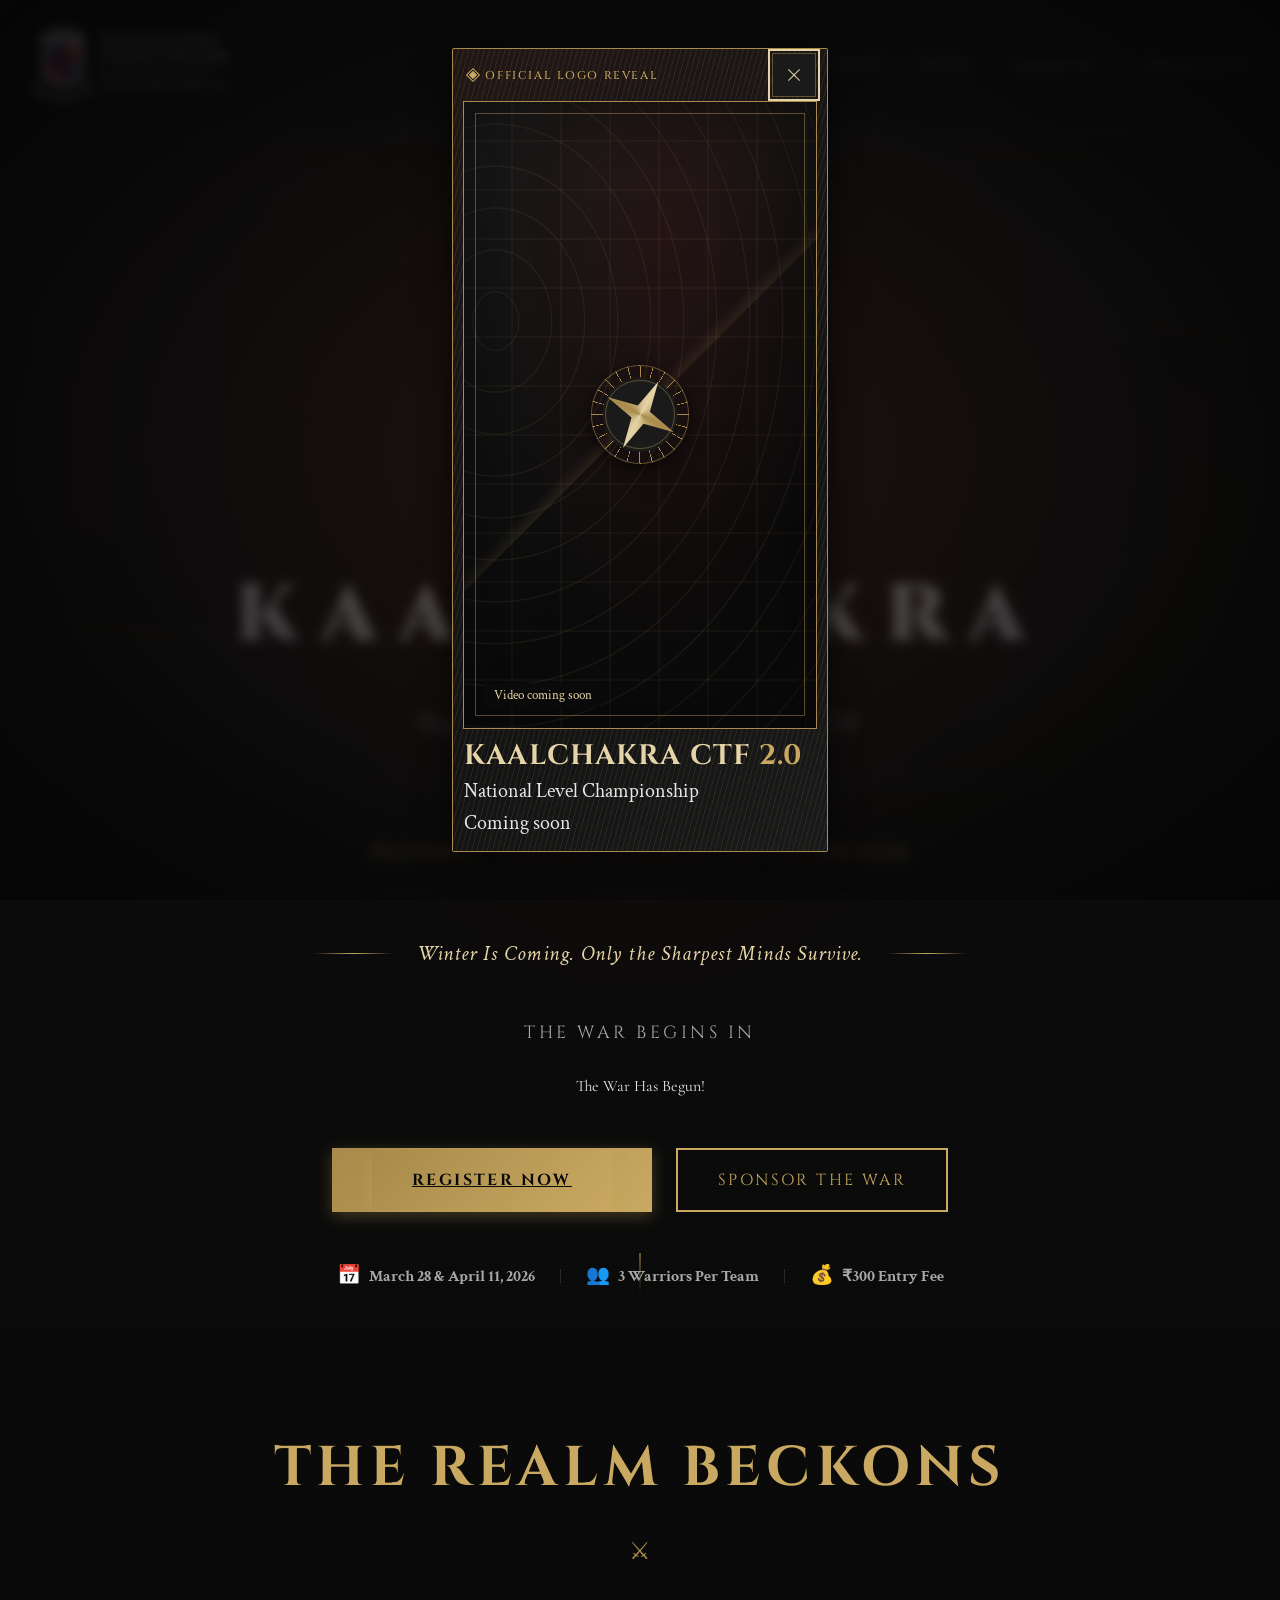
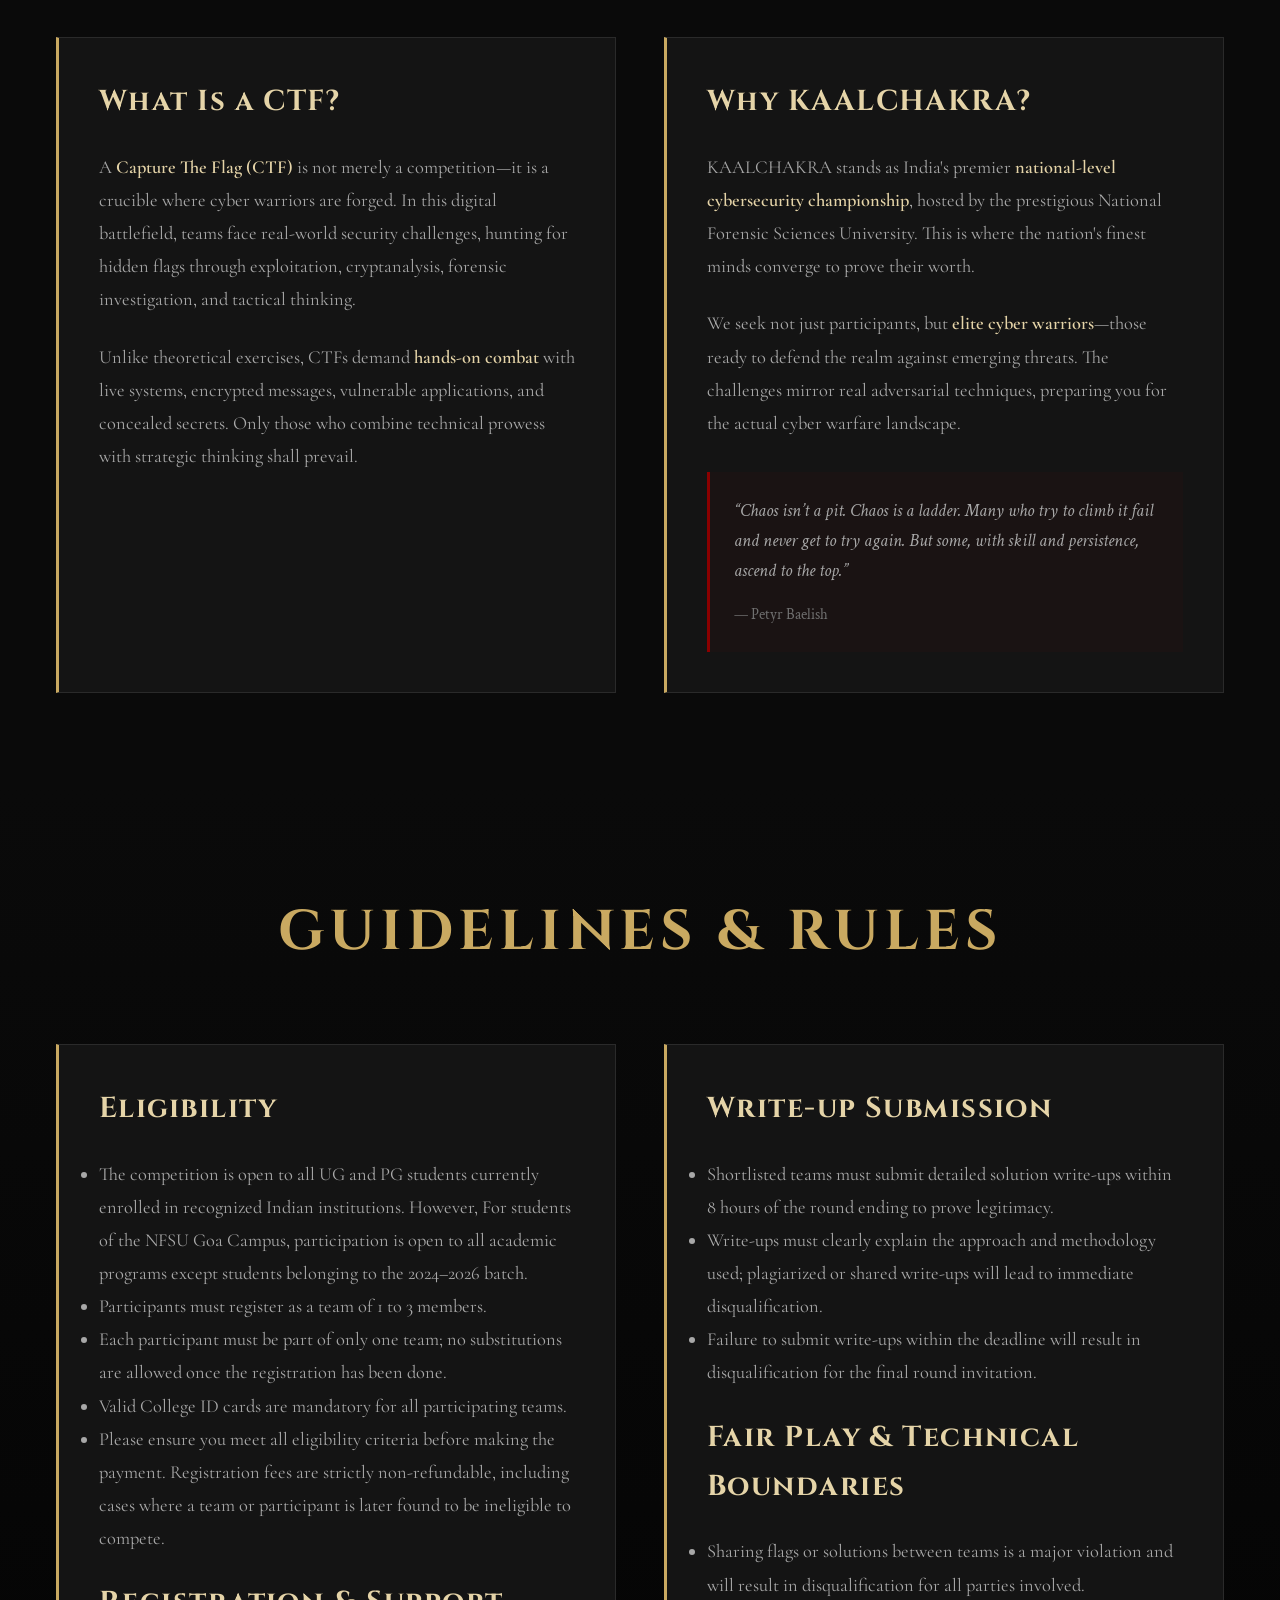
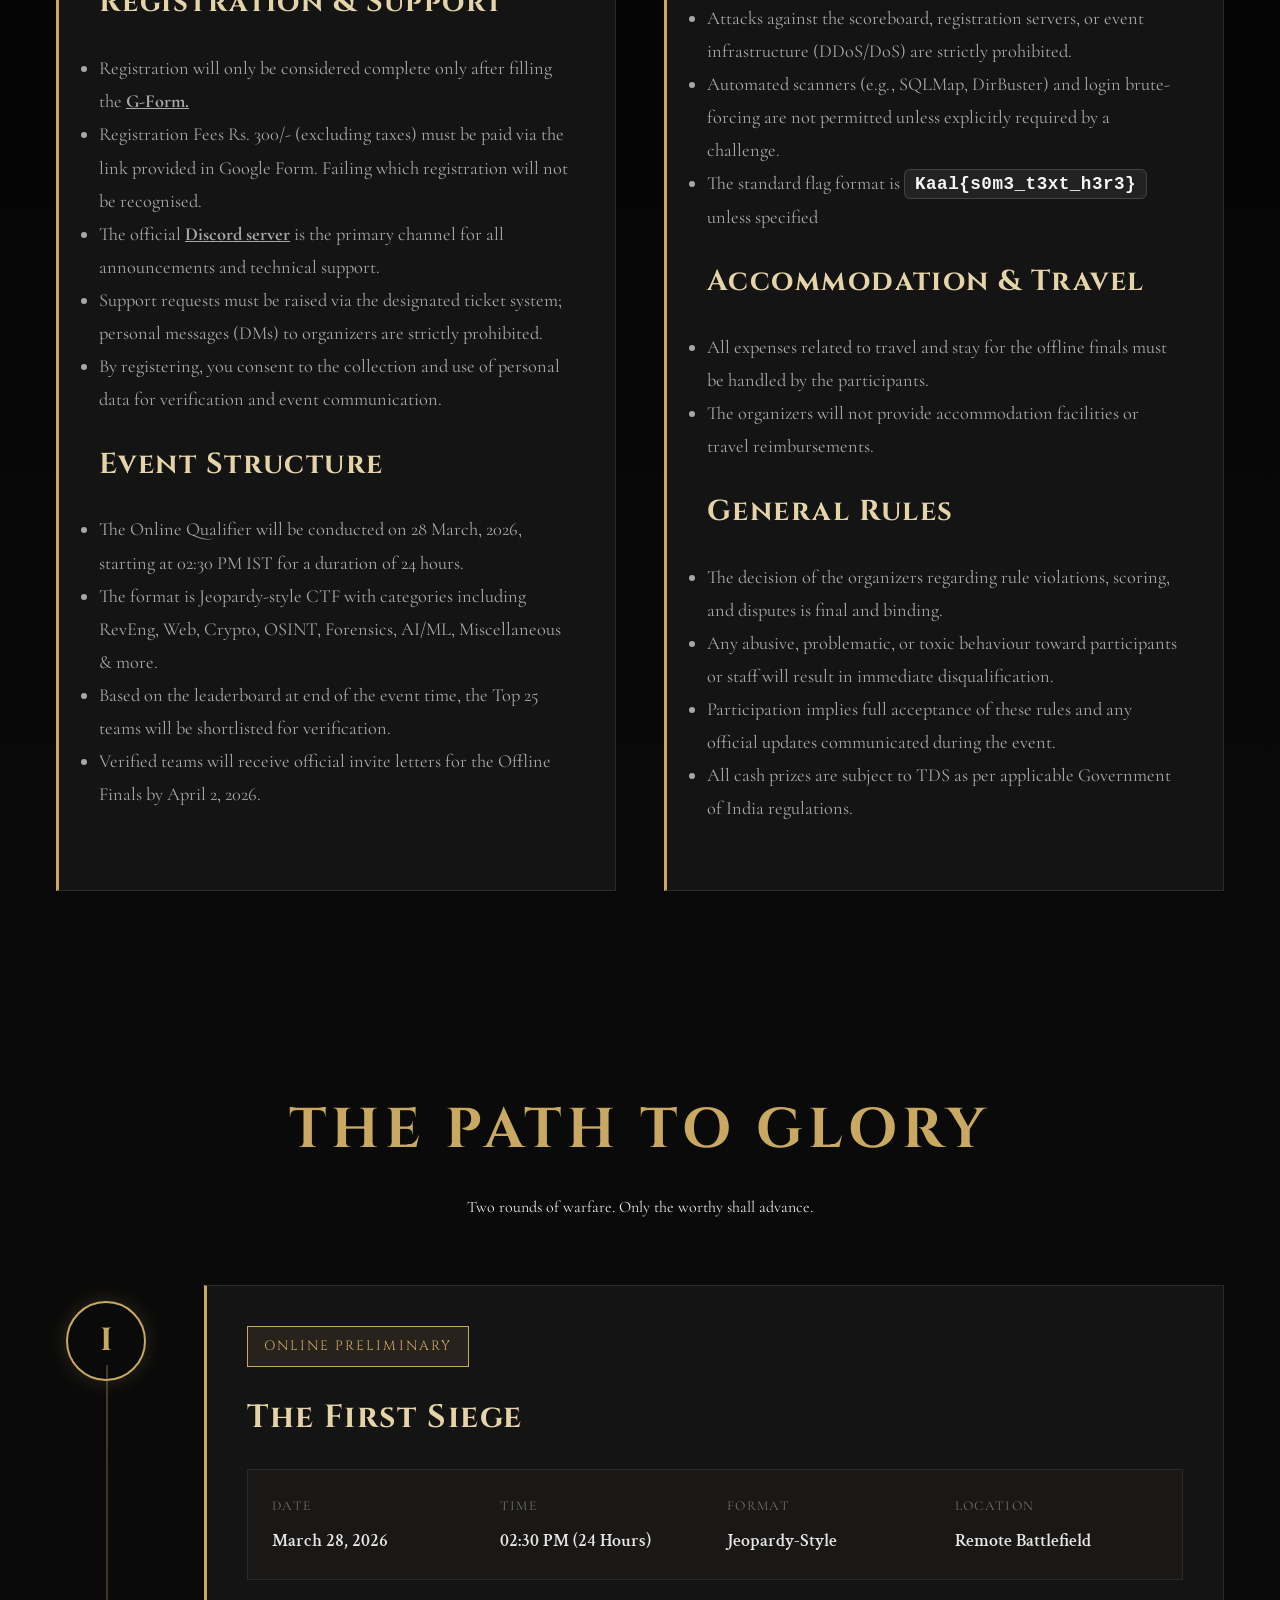
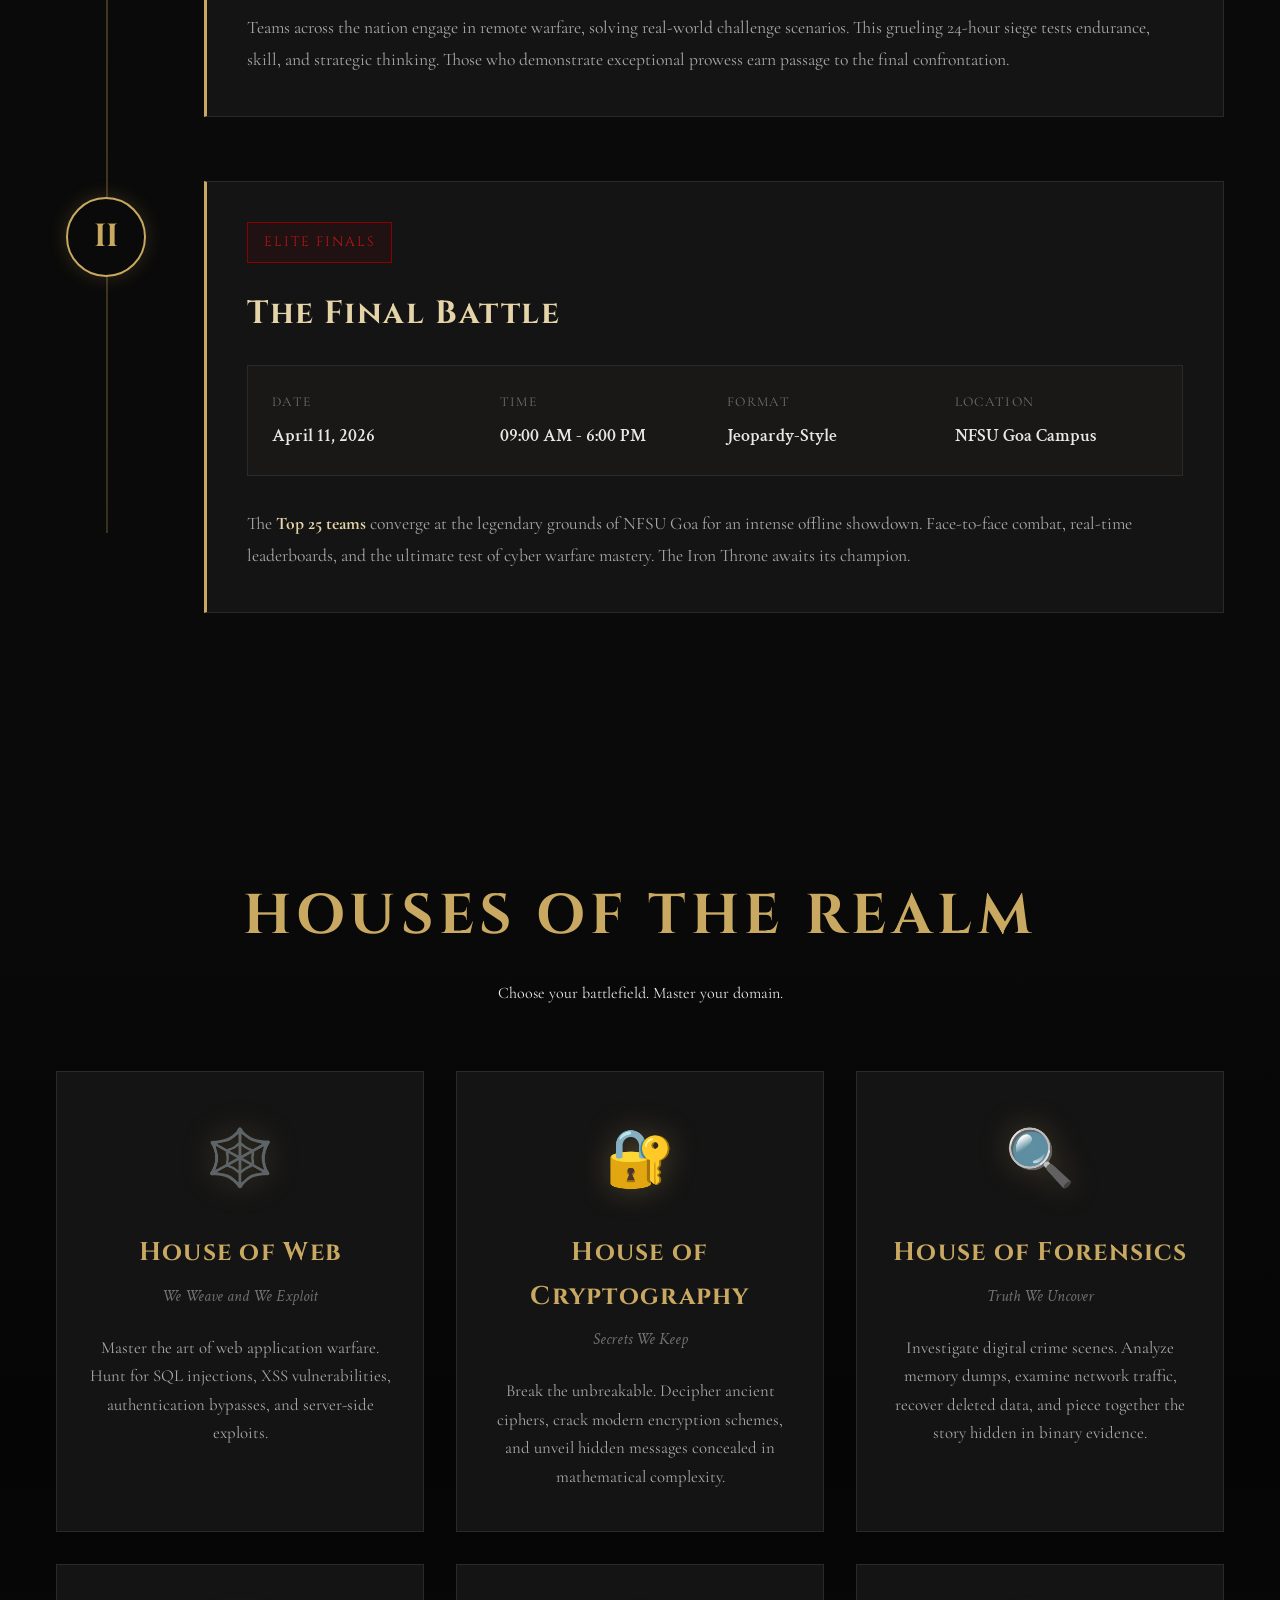
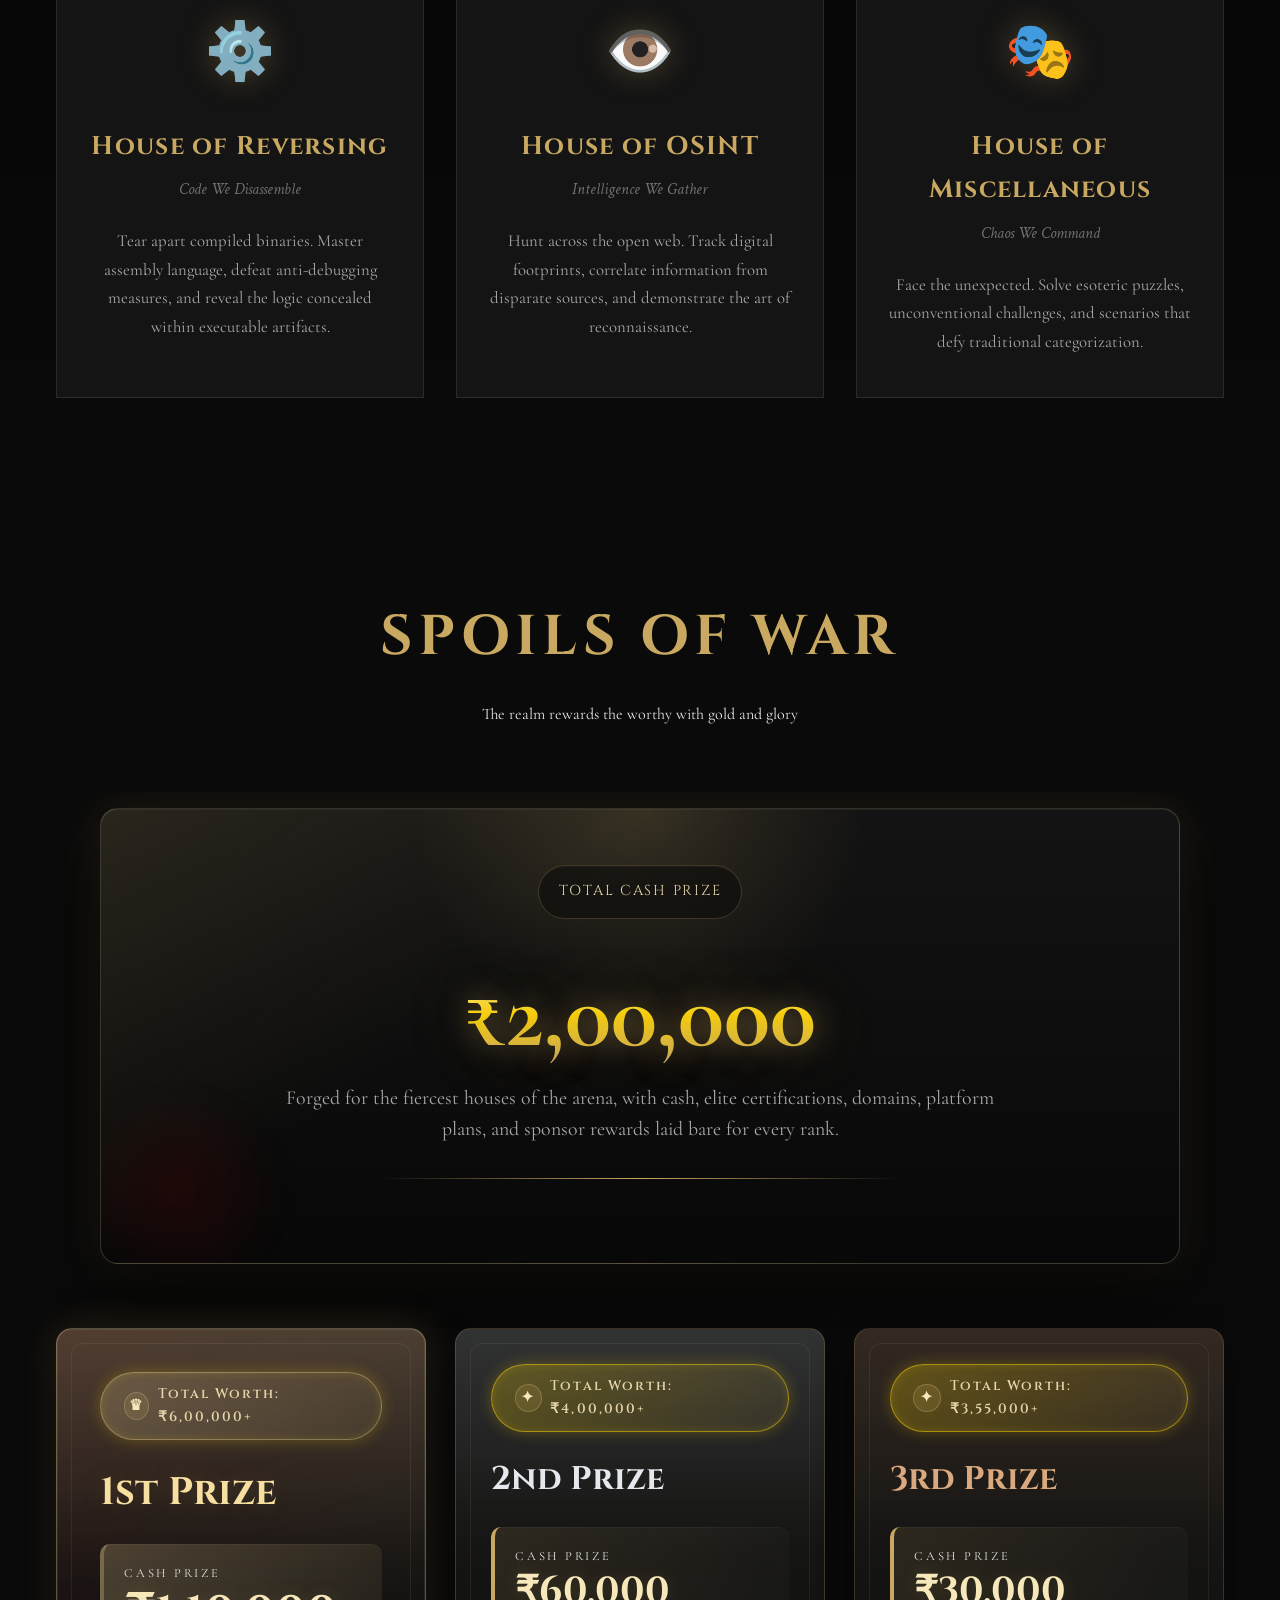
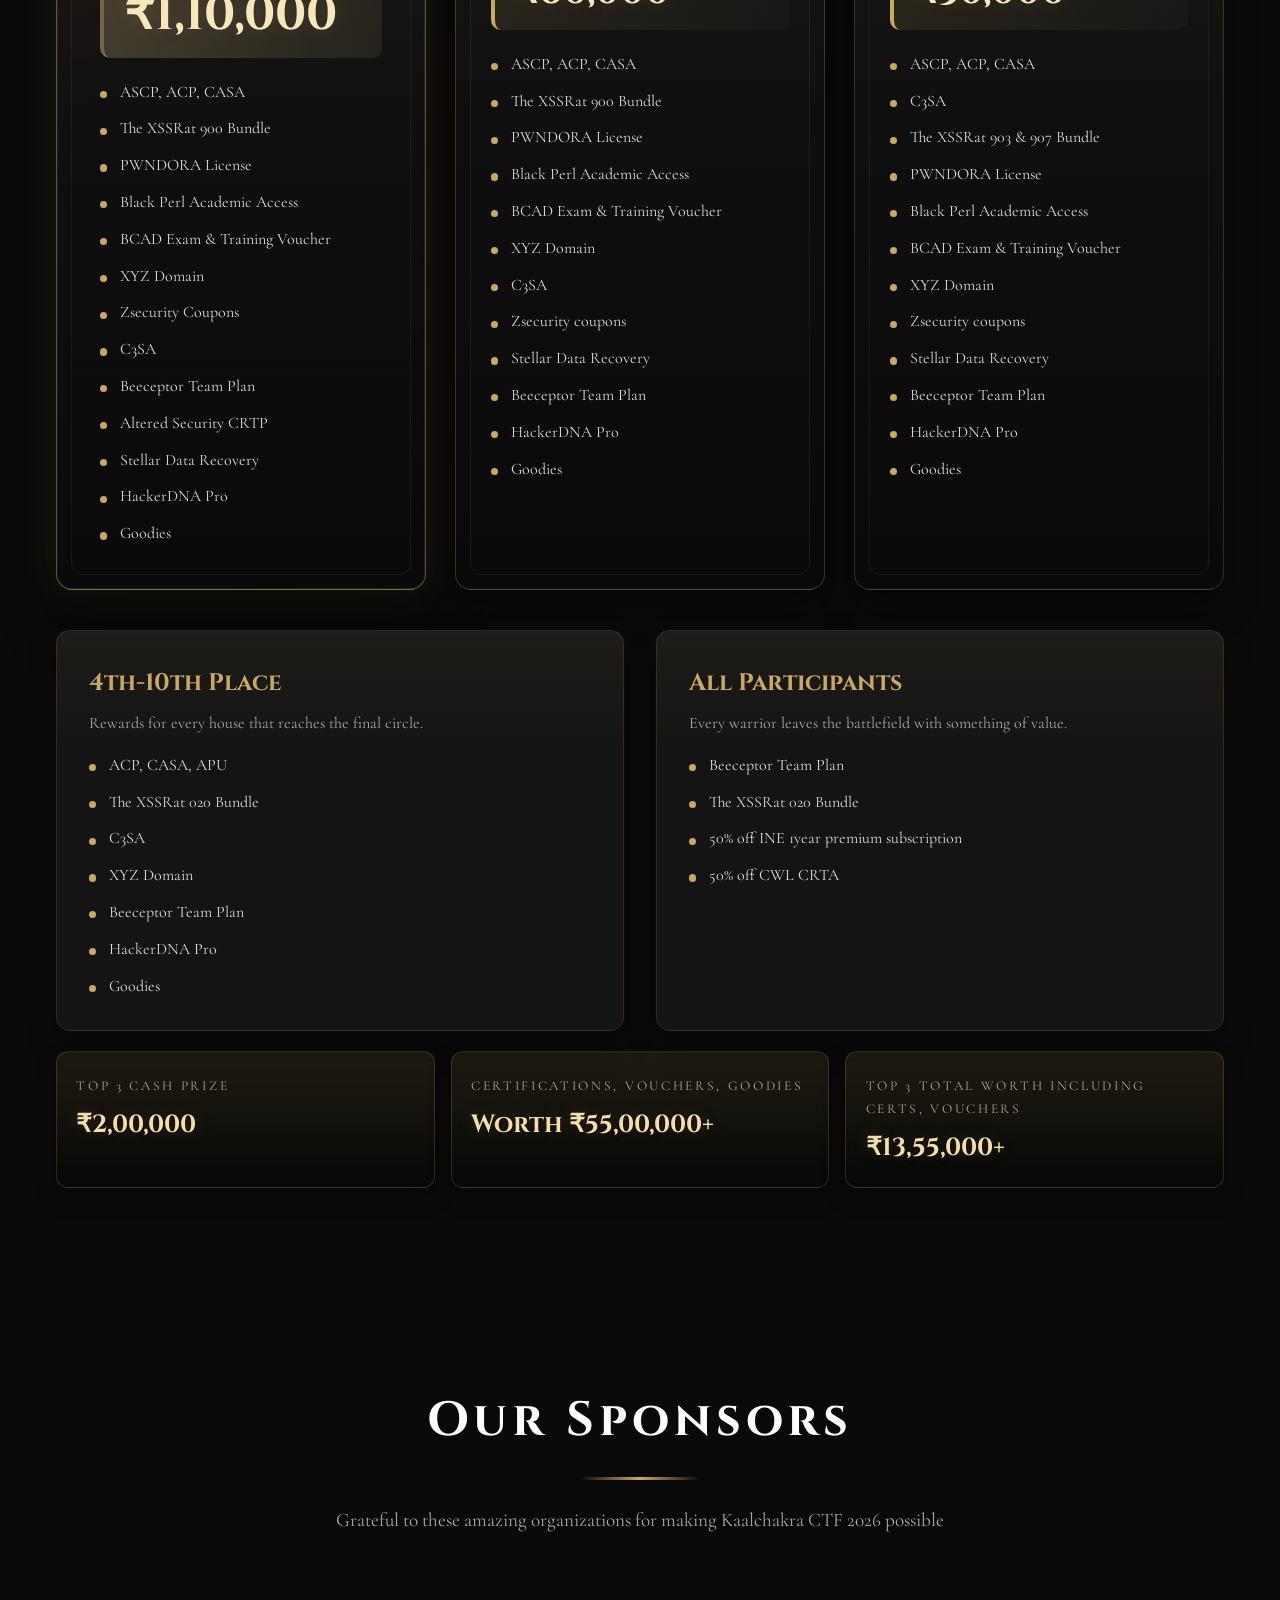
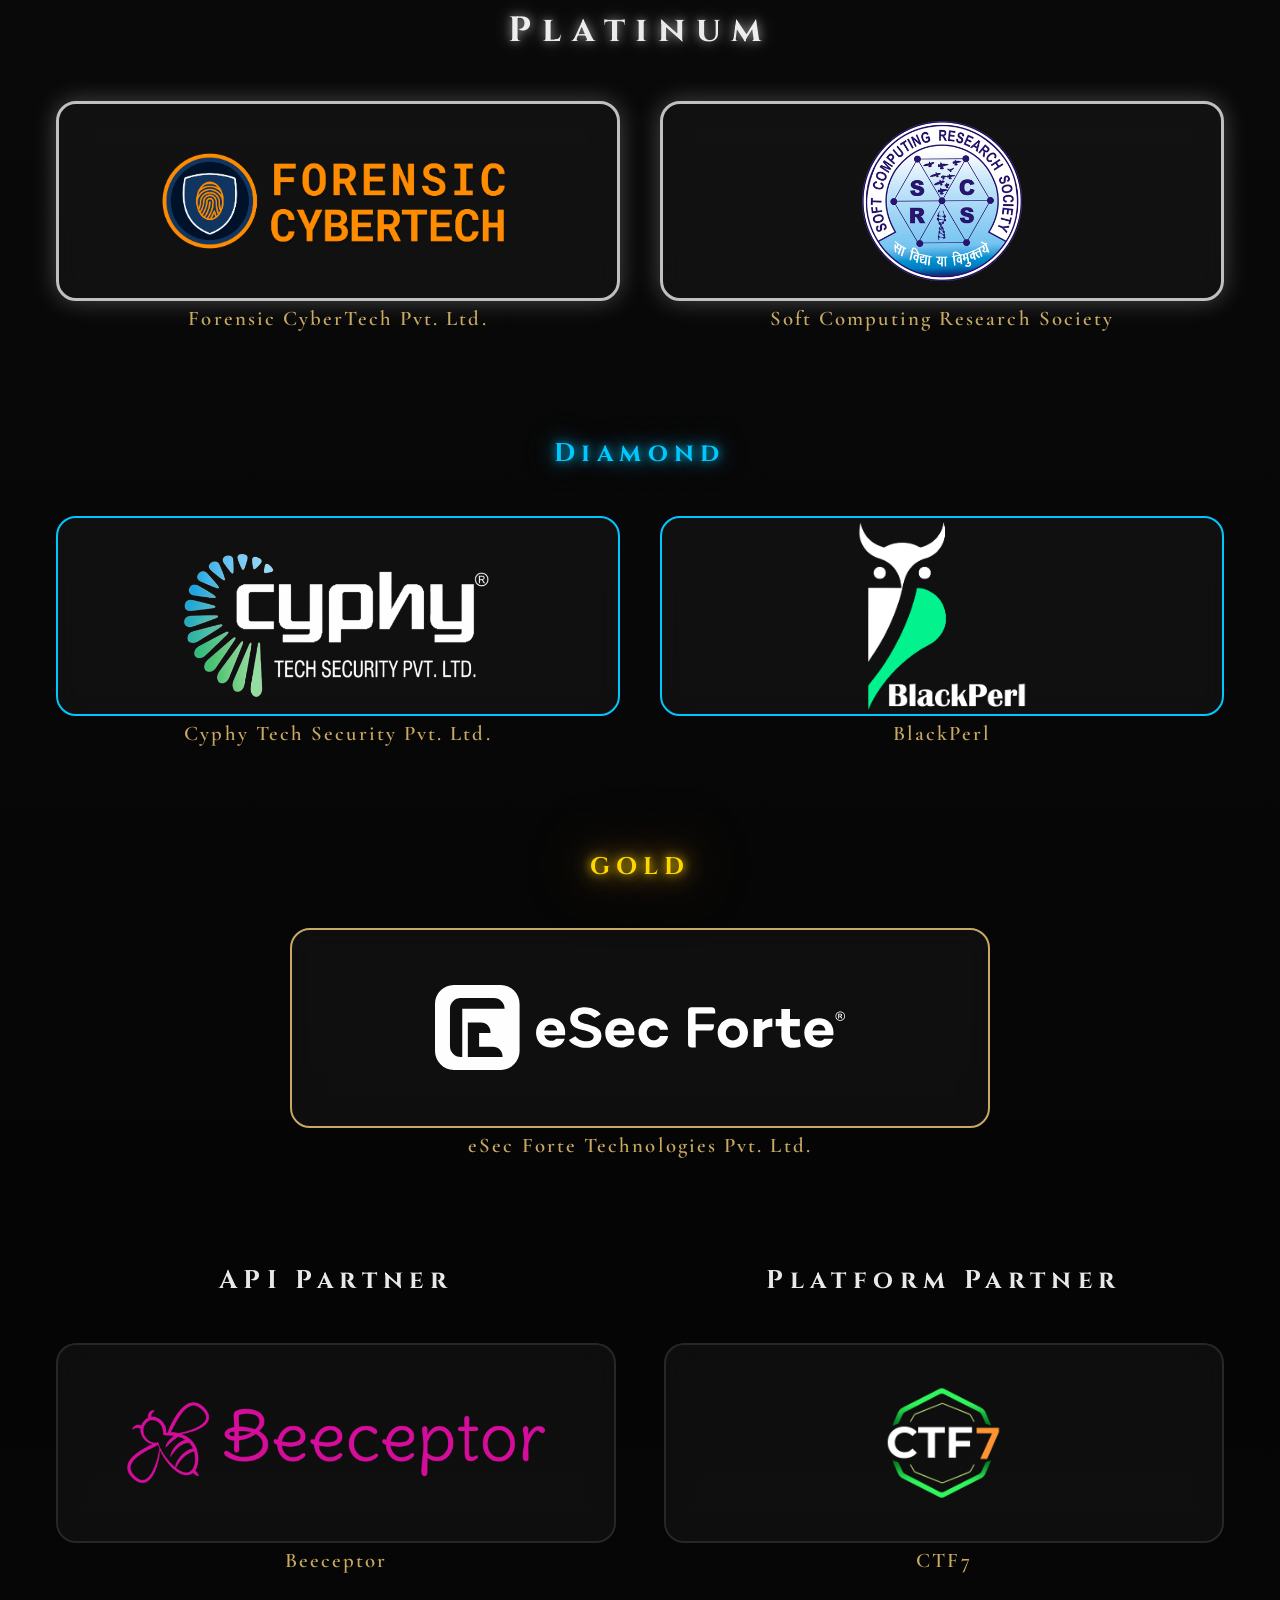
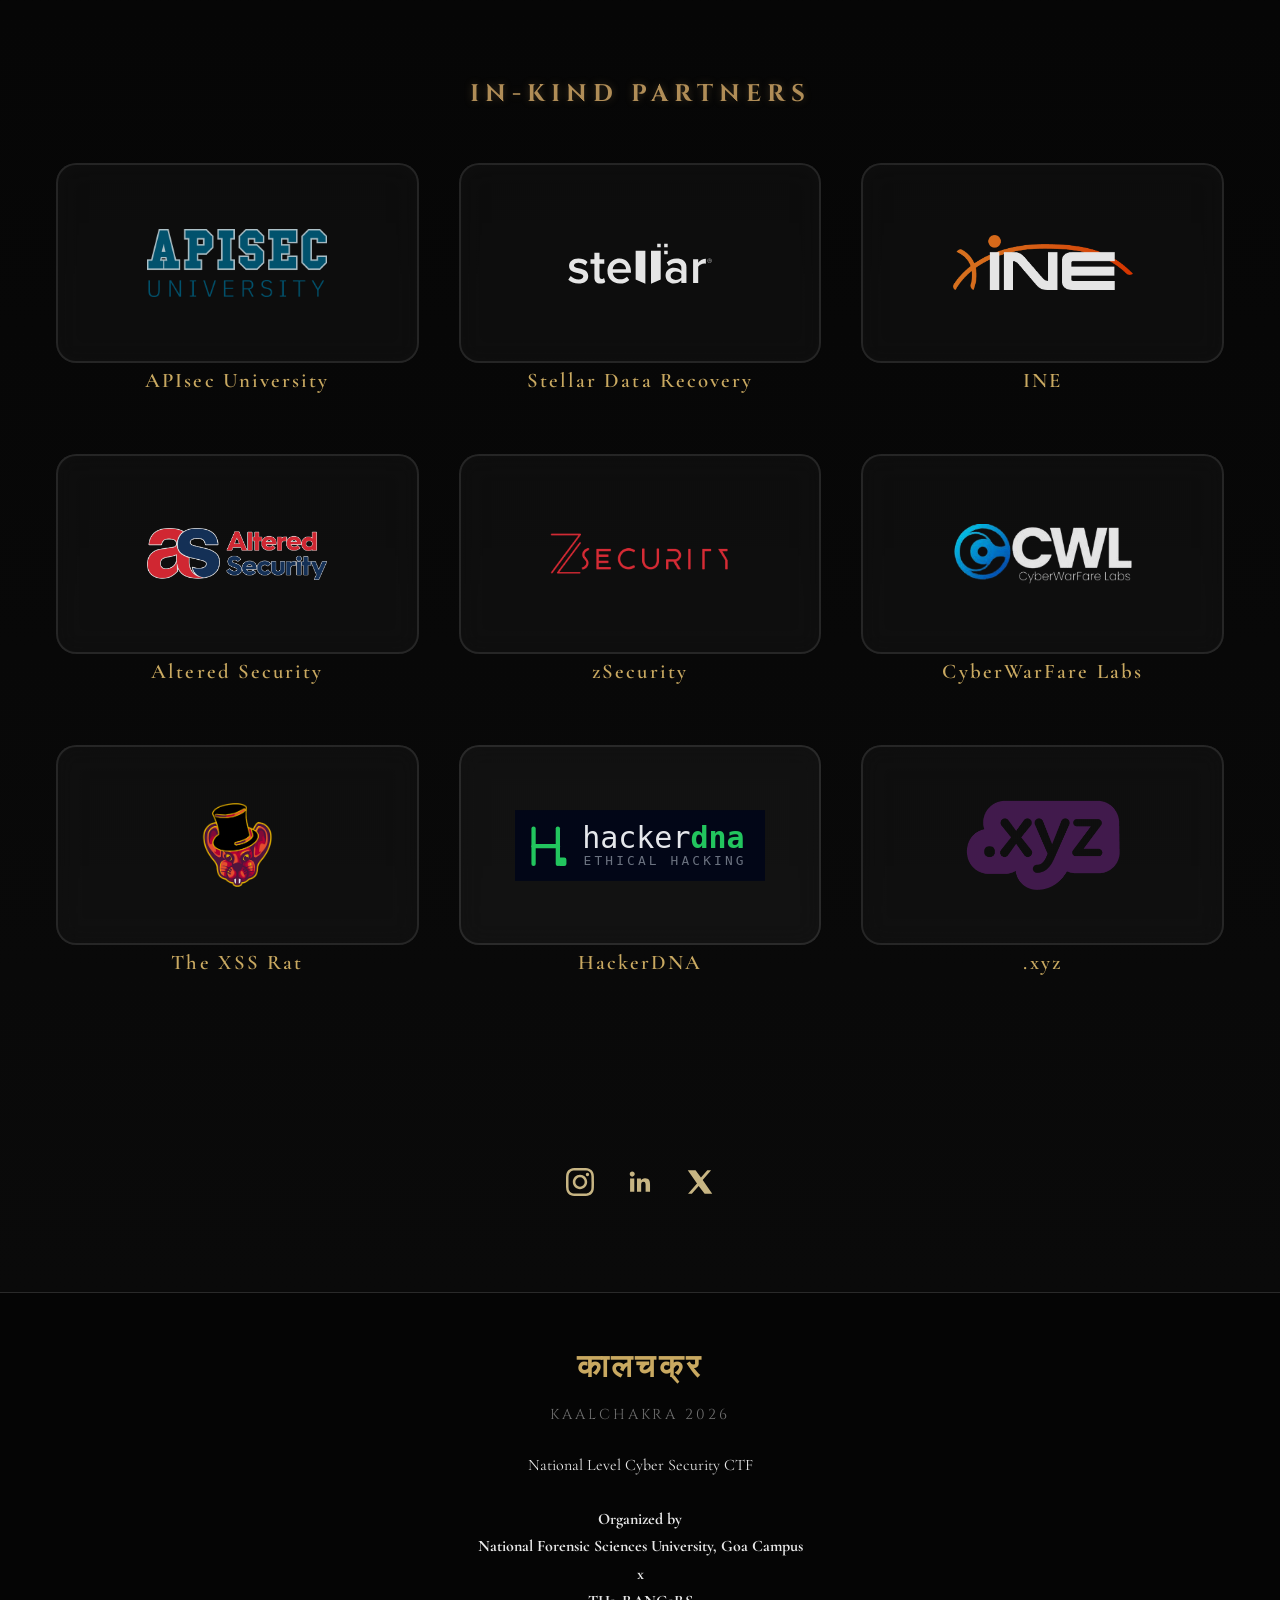
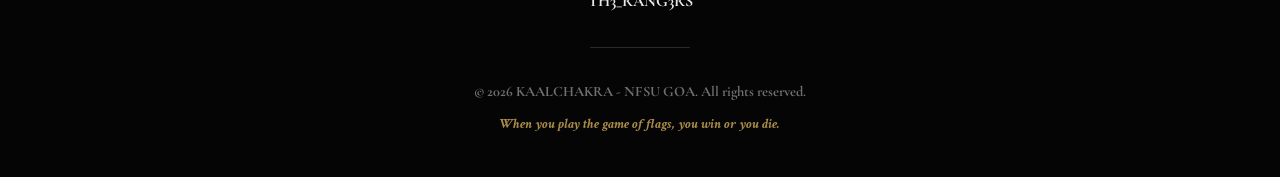
==== commit fb68b652: "Added KAALCHAKRA 2.0 logo reveal popup with video" ====
--- a/index.html
+++ b/index.html
@@ -885,9 +885,32 @@
                 <p class="footer-tagline">When you play the game of flags, you win or you die.</p>
             </div>
         </b></div><b>
-    </b></footer><b>
+    </b></footer>
+
+    <dialog class="edition-reveal" id="editionReveal" aria-labelledby="editionRevealTitle">
+        <div class="edition-reveal__panel">
+            <div class="edition-reveal__header">
+                <span class="edition-reveal__label">Official logo reveal</span>
+                <button class="edition-reveal__close" type="button" aria-label="Close logo reveal" autofocus></button>
+            </div>
+
+            <div class="edition-reveal__stage">
+                <div class="edition-reveal__chart" aria-hidden="true">
+                    <div class="edition-reveal__compass"></div>
+                </div>
+                <p class="edition-reveal__status" role="status">Loading video…</p>
+                <video class="edition-reveal__video" src="videos/popup_video.mp4" preload="none" muted playsinline loop aria-label="KAALCHAKRA 2.0 logo reveal"></video>
+            </div>
+
+            <div class="edition-reveal__caption">
+                <h2 id="editionRevealTitle">KAALCHAKRA CTF <em>2.0</em></h2>
+                <p>National Level Championship</p>
+                <p>Coming soon</p>
+            </div>
+        </div>
+    </dialog>
 
     <script src="script.js"></script>
 
 
-</b><div style="position: fixed; width: 20px; height: 20px; border-radius: 50%; background: radial-gradient(circle, rgba(201, 169, 97, 0.3) 0%, transparent 70%); pointer-events: none; z-index: 9999; transition: transform 0.15s; left: 914px; top: 592px;"></div></body></html>+<div style="position: fixed; width: 20px; height: 20px; border-radius: 50%; background: radial-gradient(circle, rgba(201, 169, 97, 0.3) 0%, transparent 70%); pointer-events: none; z-index: 9999; transition: transform 0.15s; left: 914px; top: 592px;"></div></body></html>
--- a/styles.css
+++ b/styles.css
@@ -2295,3 +2295,275 @@
         max-width: 95%;
     }
 }
+
+/* KAALCHAKRA 2.0 logo reveal */
+html.edition-reveal-open,
+html.edition-reveal-open body {
+    overflow: hidden;
+}
+
+.edition-reveal {
+    --reveal-line: color-mix(in srgb, var(--color-primary) 40%, transparent);
+    --reveal-grid-line: color-mix(in srgb, var(--color-primary) 10%, transparent);
+    --reveal-tint: color-mix(in srgb, var(--color-secondary-dark) 12%, var(--color-bg-card-hover));
+    --reveal-frame-padding: .7rem;
+    --reveal-frame-width: calc(2 * var(--reveal-frame-padding) + 2px);
+    --reveal-viewport-height: 100vh;
+    /* Leave room for the header and caption, then convert height to a 9:16 width. */
+    --reveal-stage-width: clamp(6.5rem, (var(--reveal-viewport-height) - 10rem) * 9 / 16, 22rem);
+
+    position: fixed;
+    inset: 0;
+    width: min(calc(100% - 1.25rem), calc(var(--reveal-stage-width) + var(--reveal-frame-width)));
+    height: fit-content;
+    max-width: none;
+    max-height: calc(100% - 1.25rem);
+    margin: auto;
+    padding: 0;
+    border: 0;
+    border-radius: 2px;
+    background: transparent;
+    color: var(--color-primary-light);
+    color-scheme: dark;
+    box-shadow: var(--shadow-lg);
+}
+
+@supports (height: 100dvh) {
+    .edition-reveal {
+        --reveal-viewport-height: 100dvh;
+    }
+}
+
+.edition-reveal::backdrop {
+    background: rgb(0 0 0 / 82%);
+    background:
+        radial-gradient(
+            ellipse at center,
+            color-mix(in srgb, var(--color-secondary-dark) 10%, transparent),
+            transparent 72%
+        ),
+        radial-gradient(
+            ellipse at center,
+            color-mix(in srgb, var(--color-bg-card-hover) 65%, transparent),
+            color-mix(in srgb, var(--color-bg-darker) 90%, transparent)
+        );
+    backdrop-filter: blur(6px);
+}
+
+.edition-reveal__panel {
+    position: relative;
+    container-type: inline-size;
+    padding: 0 var(--reveal-frame-padding);
+    border: 1px solid var(--color-primary-dark);
+    background-color: var(--color-bg-card);
+    background-image:
+        repeating-linear-gradient(105deg, var(--reveal-grid-line) 0 1px, transparent 1px 5px),
+        linear-gradient(135deg, var(--reveal-tint), var(--color-bg-card) 65%, var(--color-bg-card-hover));
+}
+
+.edition-reveal[open] .edition-reveal__panel {
+    animation: edition-reveal-enter 520ms cubic-bezier(.2, .75, .25, 1) both;
+}
+
+@keyframes edition-reveal-enter {
+    from { opacity: 0; transform: translateY(2rem); }
+    to { opacity: 1; transform: translateY(0); }
+}
+
+.edition-reveal__header {
+    display: flex;
+    justify-content: space-between;
+    align-items: center;
+    gap: .45rem;
+    min-height: 3.3rem;
+}
+
+.edition-reveal__label {
+    display: flex;
+    align-items: center;
+    gap: .45rem;
+    color: var(--color-primary);
+    font: 500 .71rem/1.5 var(--font-display);
+    letter-spacing: .14em;
+    text-transform: uppercase;
+}
+
+.edition-reveal__label::before {
+    content: '';
+    width: .5rem;
+    height: .5rem;
+    margin-inline-start: .25rem;
+    border: 1px solid currentColor;
+    transform: rotate(45deg);
+    box-shadow: inset 0 0 0 1px var(--color-bg-dark), inset 0 0 0 4px currentColor;
+}
+
+.edition-reveal__close {
+    position: relative;
+    flex-shrink: 0;
+    width: 2.75rem;
+    height: 2.75rem;
+    border: 1px solid var(--reveal-line);
+    background: var(--color-bg-card-hover);
+    color: var(--color-primary-light);
+    cursor: pointer;
+}
+
+.edition-reveal__close::before,
+.edition-reveal__close::after {
+    content: '';
+    position: absolute;
+    inset: 50% auto auto 50%;
+    width: 1rem;
+    height: 1px;
+    background: currentColor;
+    transform: translate(-50%, -50%) rotate(45deg);
+}
+
+.edition-reveal__close::after {
+    transform: translate(-50%, -50%) rotate(-45deg);
+}
+
+.edition-reveal__close:hover {
+    border-color: var(--color-primary);
+    background: var(--reveal-tint);
+}
+
+.edition-reveal__close:focus-visible {
+    outline: 2px solid var(--color-primary-light);
+    outline-offset: 2px;
+}
+
+.edition-reveal__stage {
+    position: relative;
+    display: grid;
+    place-items: center;
+    isolation: isolate;
+    overflow: hidden;
+    aspect-ratio: 9 / 16;
+    outline: 1px solid var(--color-primary-dark);
+    background: var(--color-bg-darker);
+}
+
+.edition-reveal__chart {
+    position: absolute;
+    inset: 0;
+    display: grid;
+    place-items: center;
+    background-color: var(--color-bg-card);
+    background-image:
+        radial-gradient(ellipse at 58% 22%, color-mix(in srgb, var(--color-secondary-light) 10%, transparent), transparent 62%),
+        linear-gradient(135deg, transparent 48%, var(--reveal-grid-line) 49.9% 50%, transparent 50.2%),
+        repeating-radial-gradient(ellipse at 9% 35%, transparent 0 22px, var(--reveal-grid-line) 23px, transparent 24px 33px),
+        repeating-linear-gradient(90deg, transparent 0 47px, var(--reveal-grid-line) 48px, transparent 49px),
+        repeating-linear-gradient(0deg, transparent 0 47px, var(--reveal-grid-line) 48px, transparent 49px),
+        linear-gradient(155deg, var(--color-bg-card-hover), var(--color-bg-dark) 75%);
+    box-shadow: inset 0 0 5rem color-mix(in srgb, var(--color-bg-darker) 55%, transparent);
+}
+
+.edition-reveal__chart::after {
+    content: '';
+    position: absolute;
+    inset: .7rem;
+    border: 1px solid var(--reveal-line);
+    pointer-events: none;
+}
+
+.edition-reveal__compass {
+    position: relative;
+    width: min(28%, 11rem);
+    aspect-ratio: 1;
+    border: 1px solid var(--reveal-line);
+    border-radius: 50%;
+    background:
+        radial-gradient(circle, var(--color-bg-card-hover) 0 54%, transparent 55%),
+        repeating-conic-gradient(from 0deg, var(--color-primary-dark) 0 1deg, transparent 1deg 15deg);
+    box-shadow: var(--shadow-md);
+}
+
+.edition-reveal__compass::before {
+    content: '';
+    position: absolute;
+    inset: 14%;
+    border: 1px solid var(--reveal-line);
+    border-radius: 50%;
+}
+
+.edition-reveal__compass::after {
+    content: '';
+    position: absolute;
+    inset: 11%;
+    background: conic-gradient(from 0deg, var(--color-primary-light), var(--color-primary-dark), var(--color-primary-light), var(--color-primary-dark), var(--color-primary-light));
+    clip-path: polygon(50% 0, 59% 41%, 100% 50%, 59% 59%, 50% 100%, 41% 59%, 0 50%, 41% 41%);
+    transform: rotate(28deg);
+}
+
+.edition-reveal__status {
+    position: absolute;
+    bottom: 1.2rem;
+    left: 1.3rem;
+    padding: .22rem .55rem;
+    background: var(--color-bg-dark);
+    color: var(--color-primary-light);
+    font: 500 .8rem/1.4 var(--font-accent);
+}
+
+.edition-reveal__video {
+    position: absolute;
+    inset: 0;
+    width: 100%;
+    height: 100%;
+    background: var(--color-bg-darker);
+    object-fit: contain;
+    visibility: hidden;
+}
+
+.edition-reveal--video-ready .edition-reveal__video {
+    visibility: visible;
+}
+
+.edition-reveal--video-ready .edition-reveal__chart,
+.edition-reveal--video-ready .edition-reveal__status {
+    display: none;
+}
+
+.edition-reveal__caption {
+    padding: .75rem 0 .85rem;
+}
+
+.edition-reveal__caption h2 {
+    color: var(--color-primary-light);
+    font: 700 1.35rem/1.15 var(--font-display);
+    font-size: clamp(.9rem, 8cqi, 1.8rem);
+    letter-spacing: .04em;
+    overflow-wrap: anywhere;
+}
+
+.edition-reveal__caption h2 em {
+    color: var(--color-primary);
+    font-style: normal;
+}
+
+.edition-reveal__caption p {
+    display: flex;
+    flex-wrap: wrap;
+    gap: .15rem .8rem;
+    margin-top: .35rem;
+    color: var(--color-text-primary);
+    font: 400 1.25rem/1.35 var(--font-accent);
+}
+
+.edition-reveal__caption p span {
+    color: var(--color-primary);
+}
+
+.edition-reveal__caption p span::before {
+    content: '·';
+    margin-right: .8rem;
+}
+
+@media (prefers-reduced-motion: reduce) {
+    .edition-reveal[open] .edition-reveal__panel {
+        animation: none;
+    }
+}
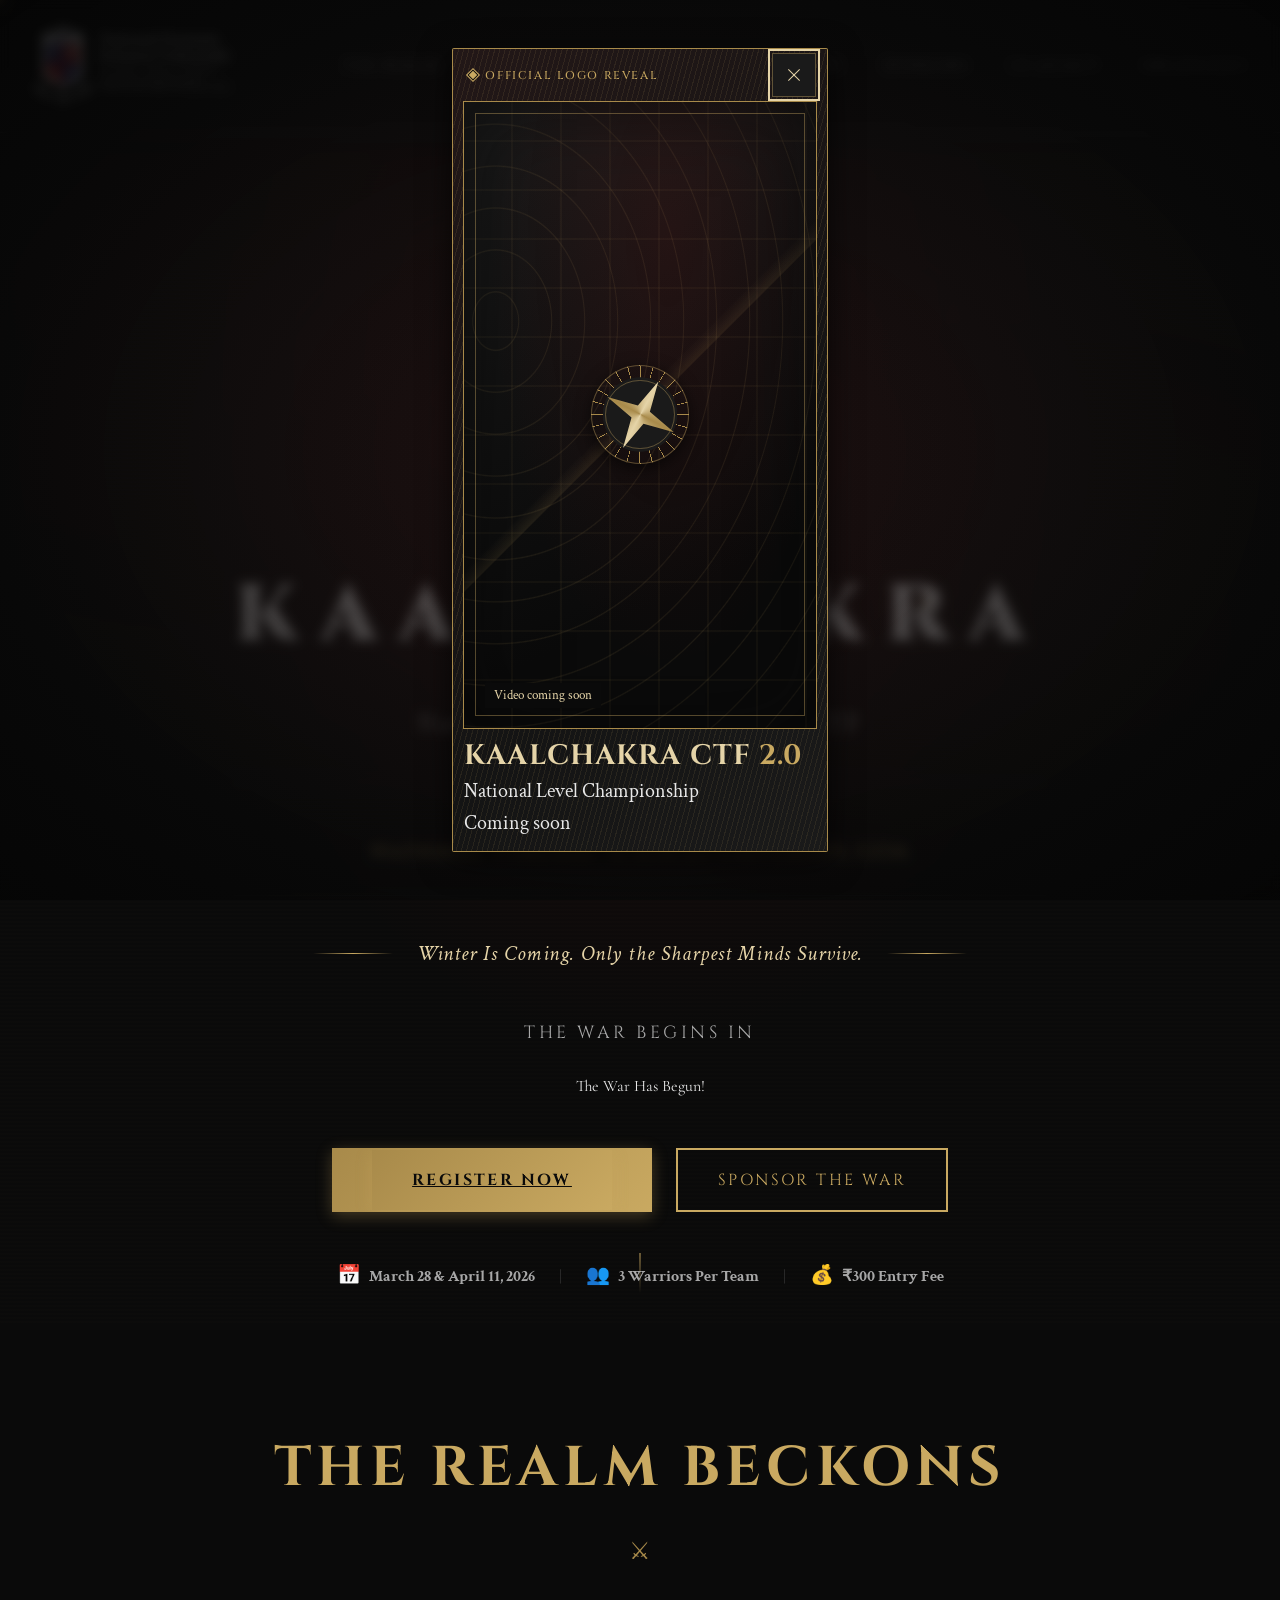
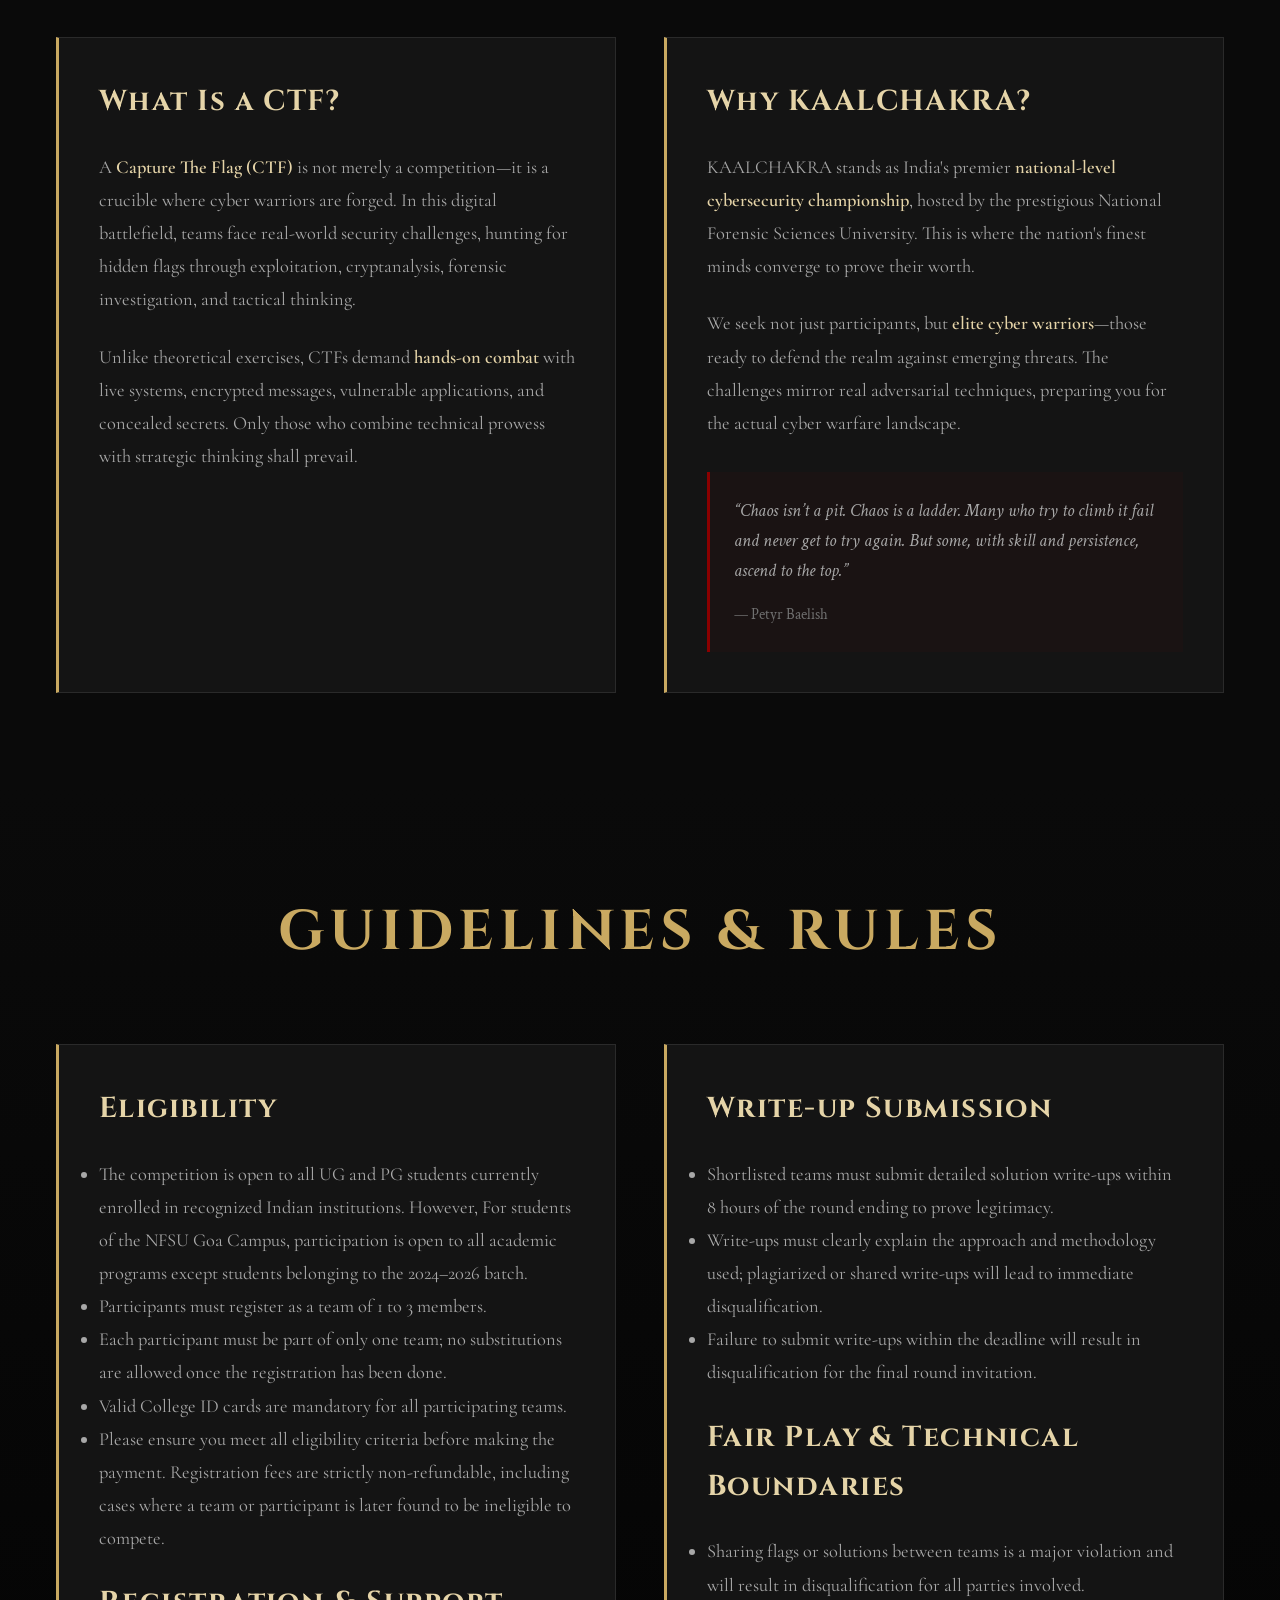
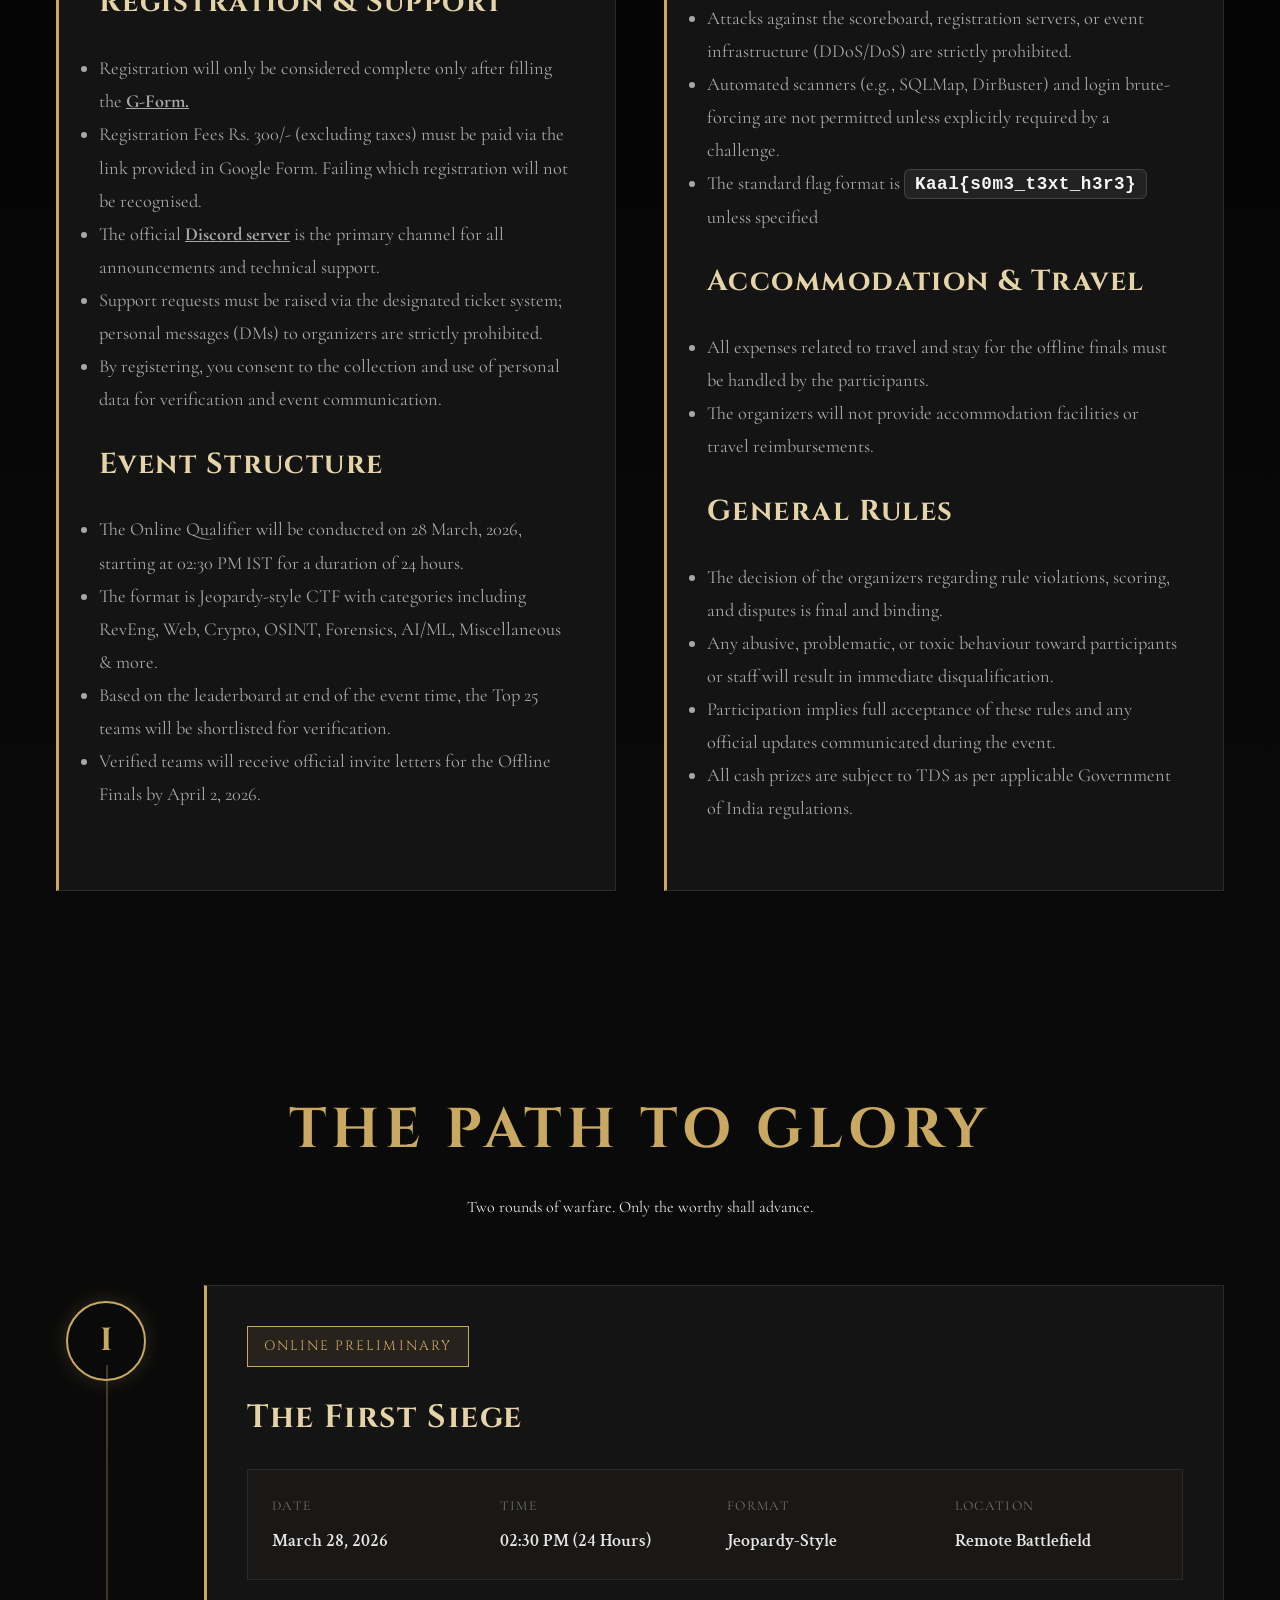
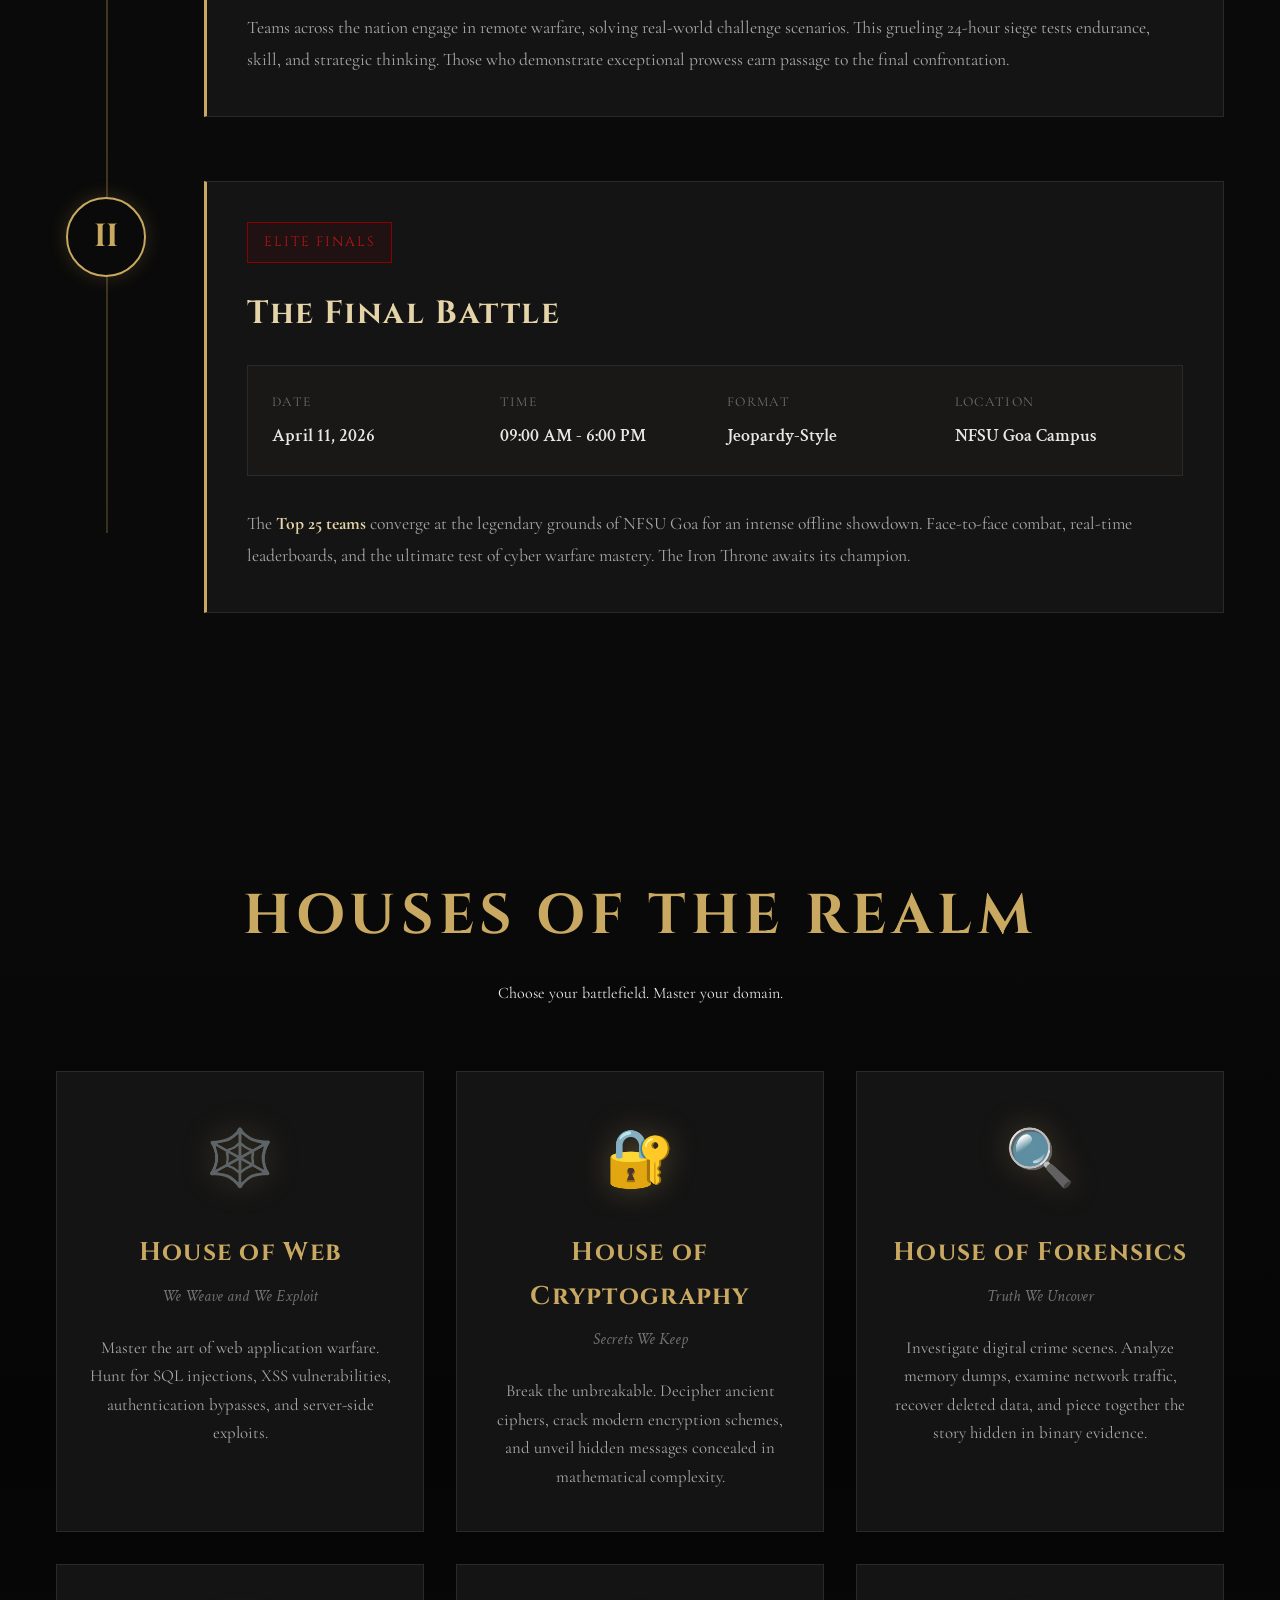
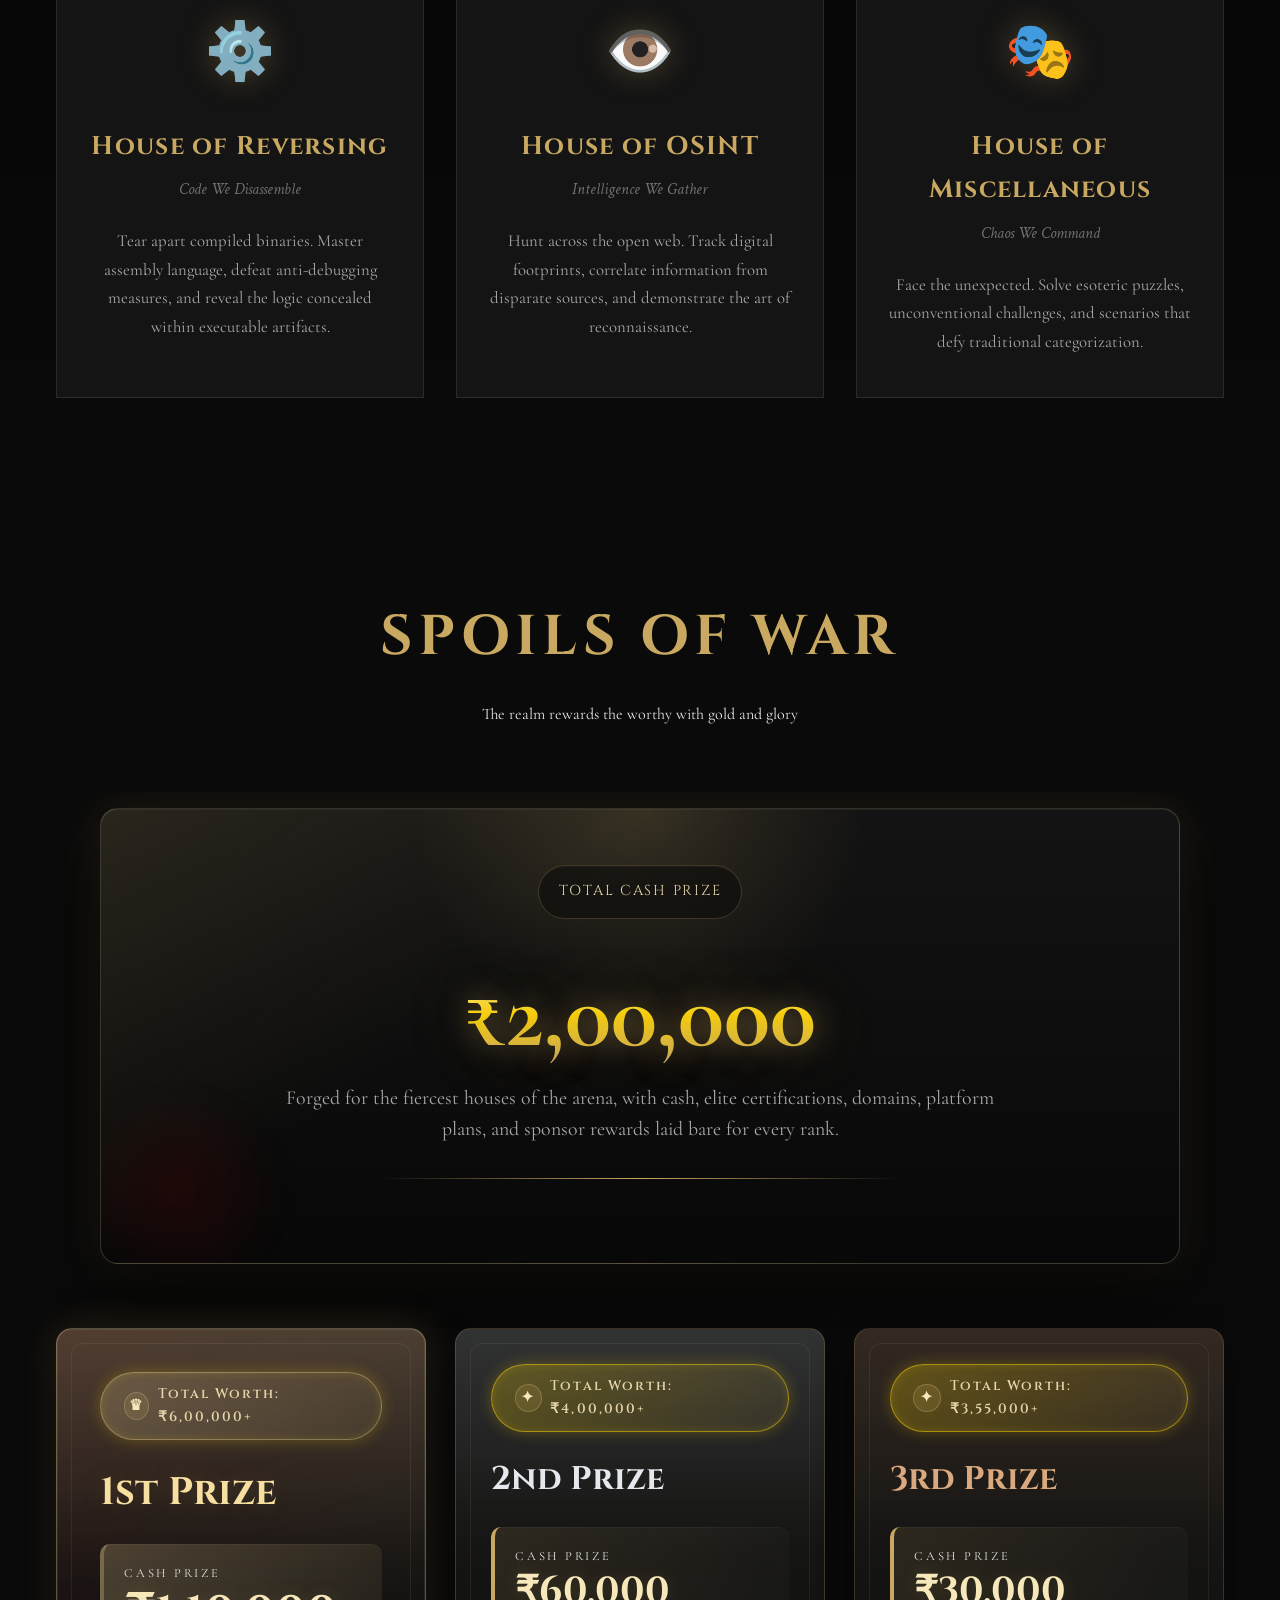
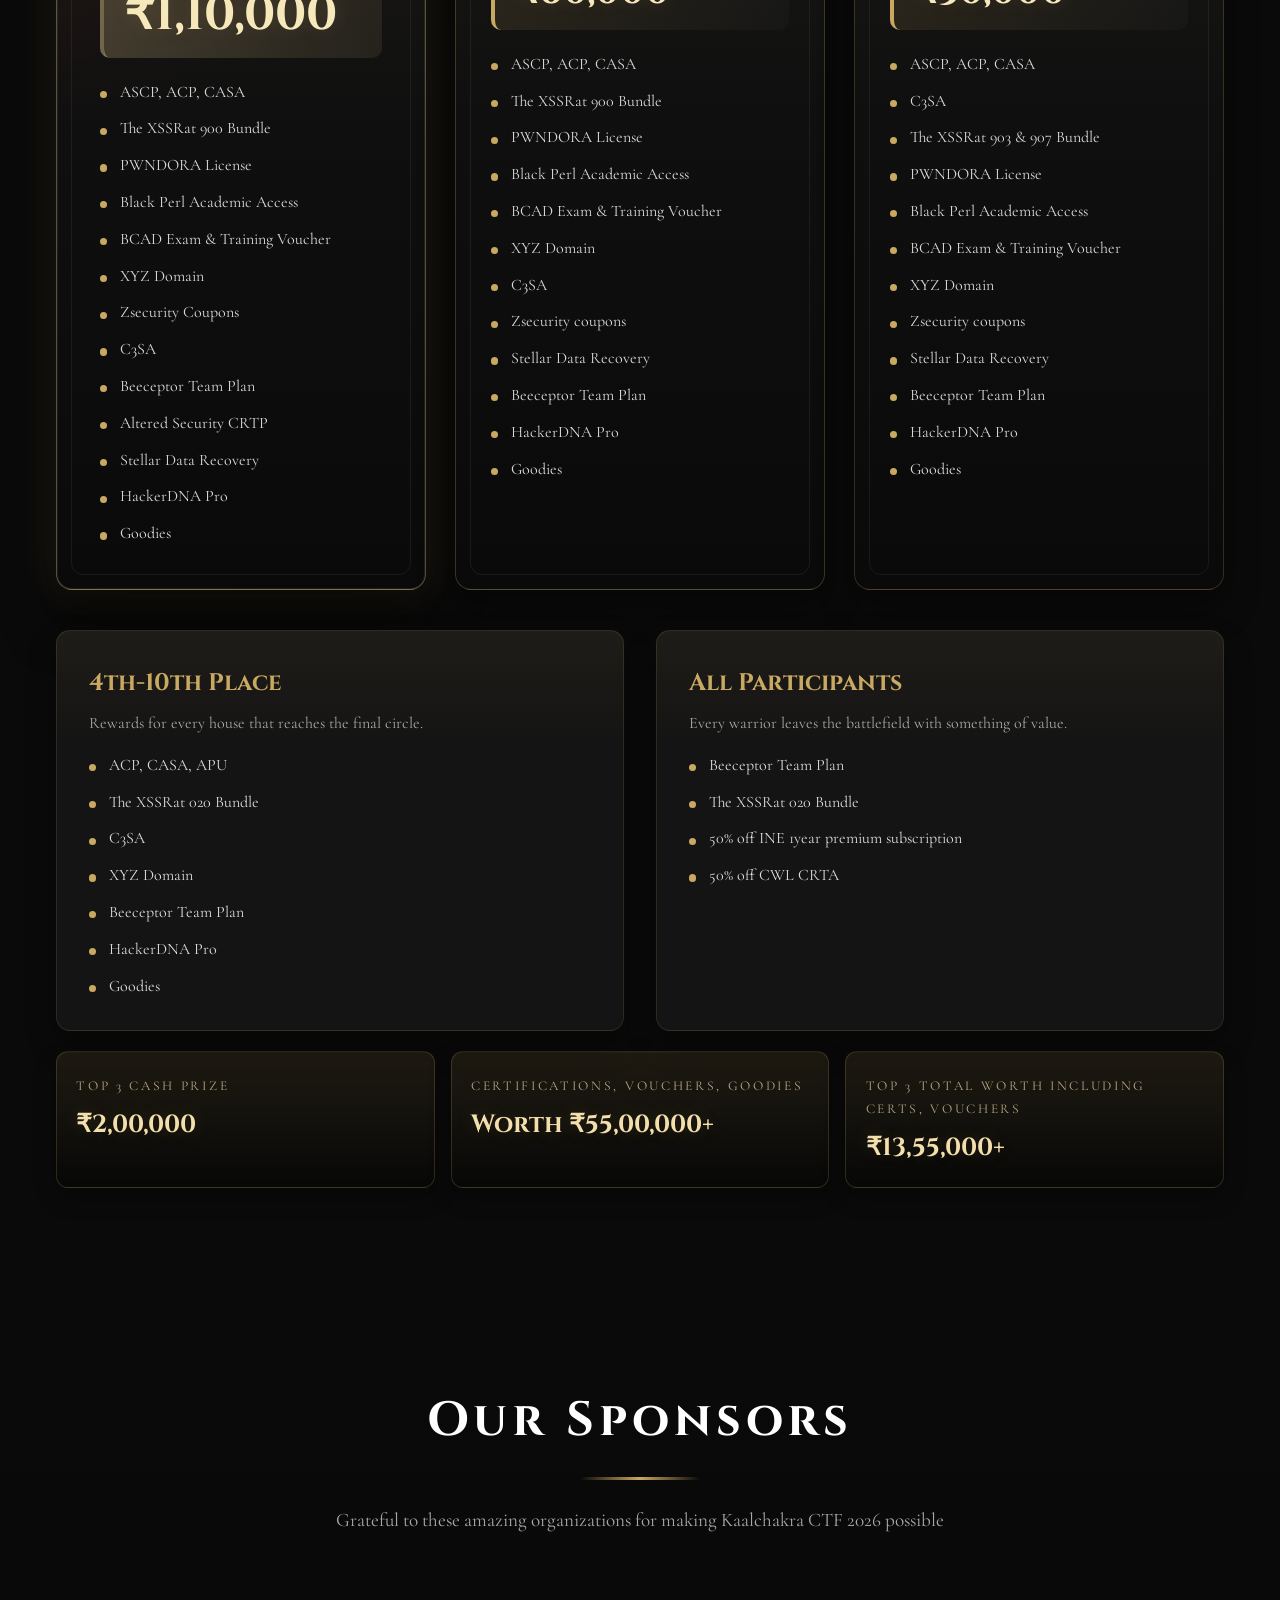
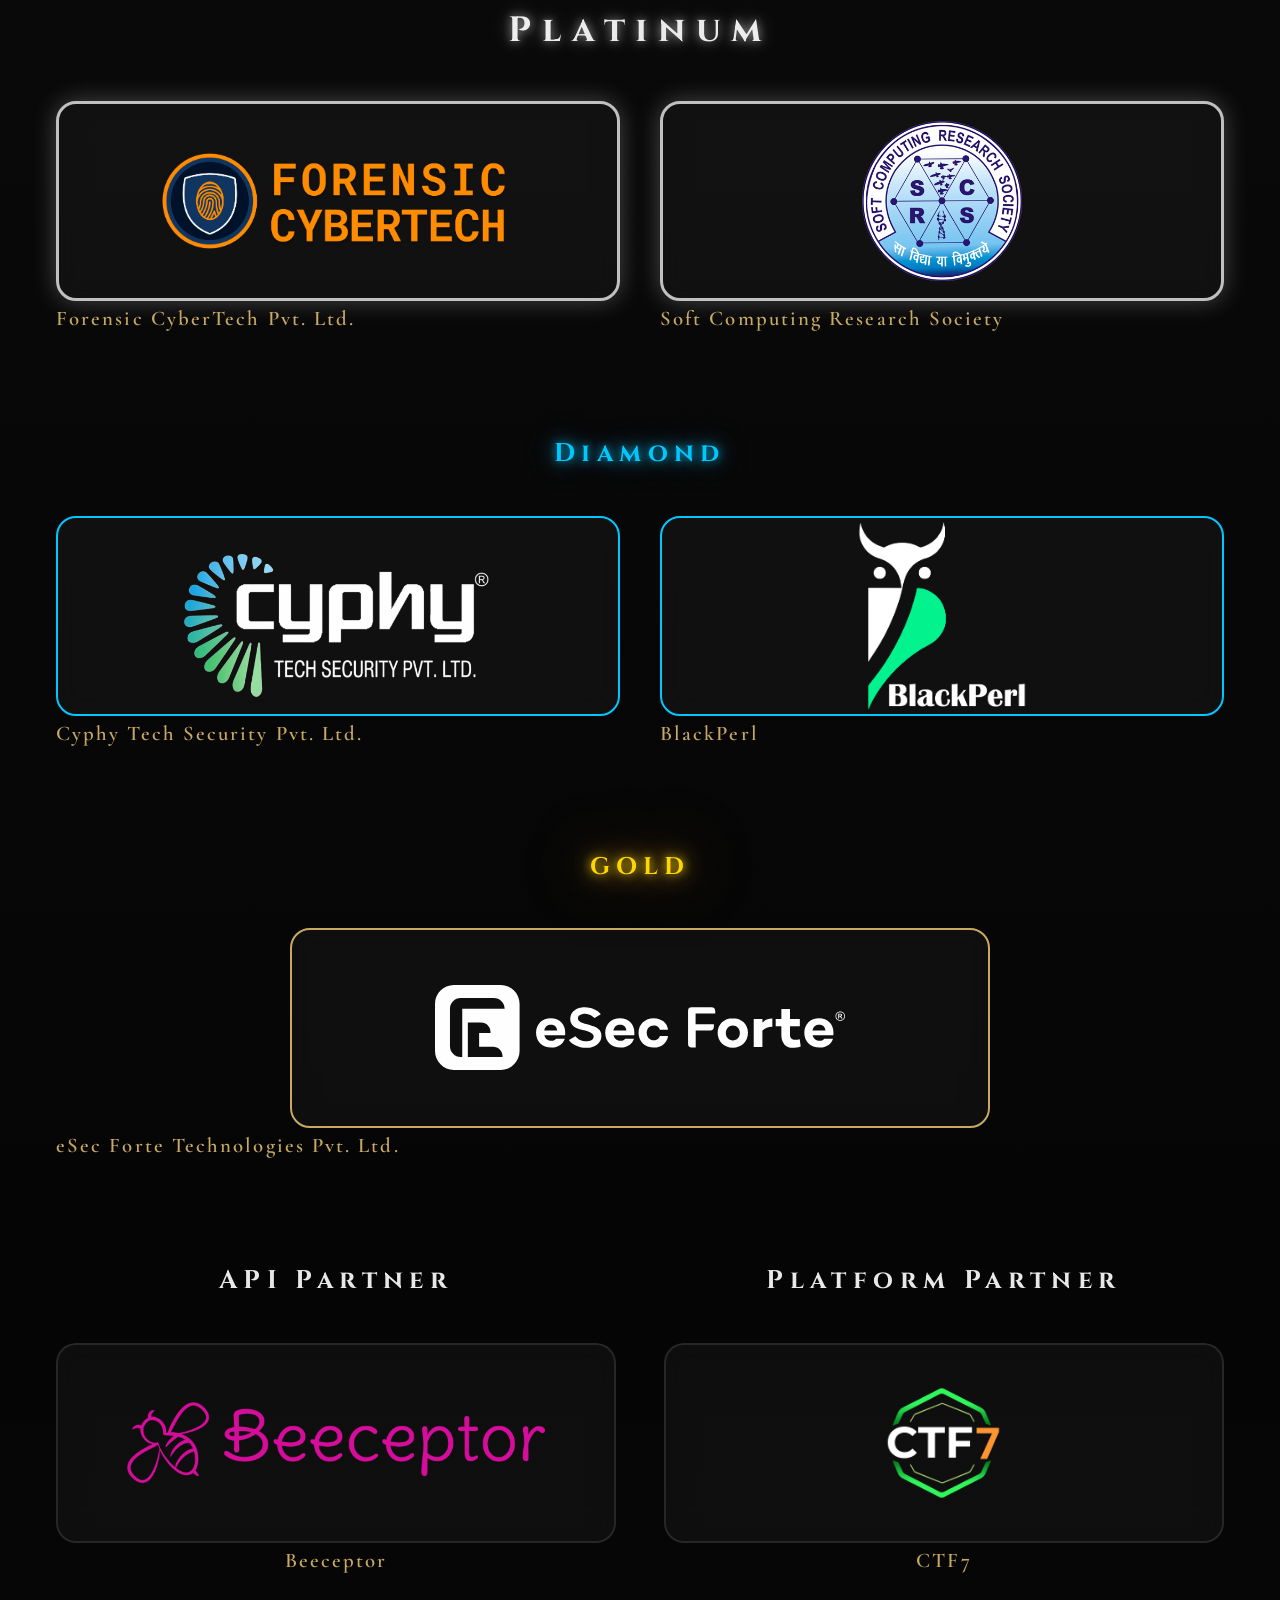
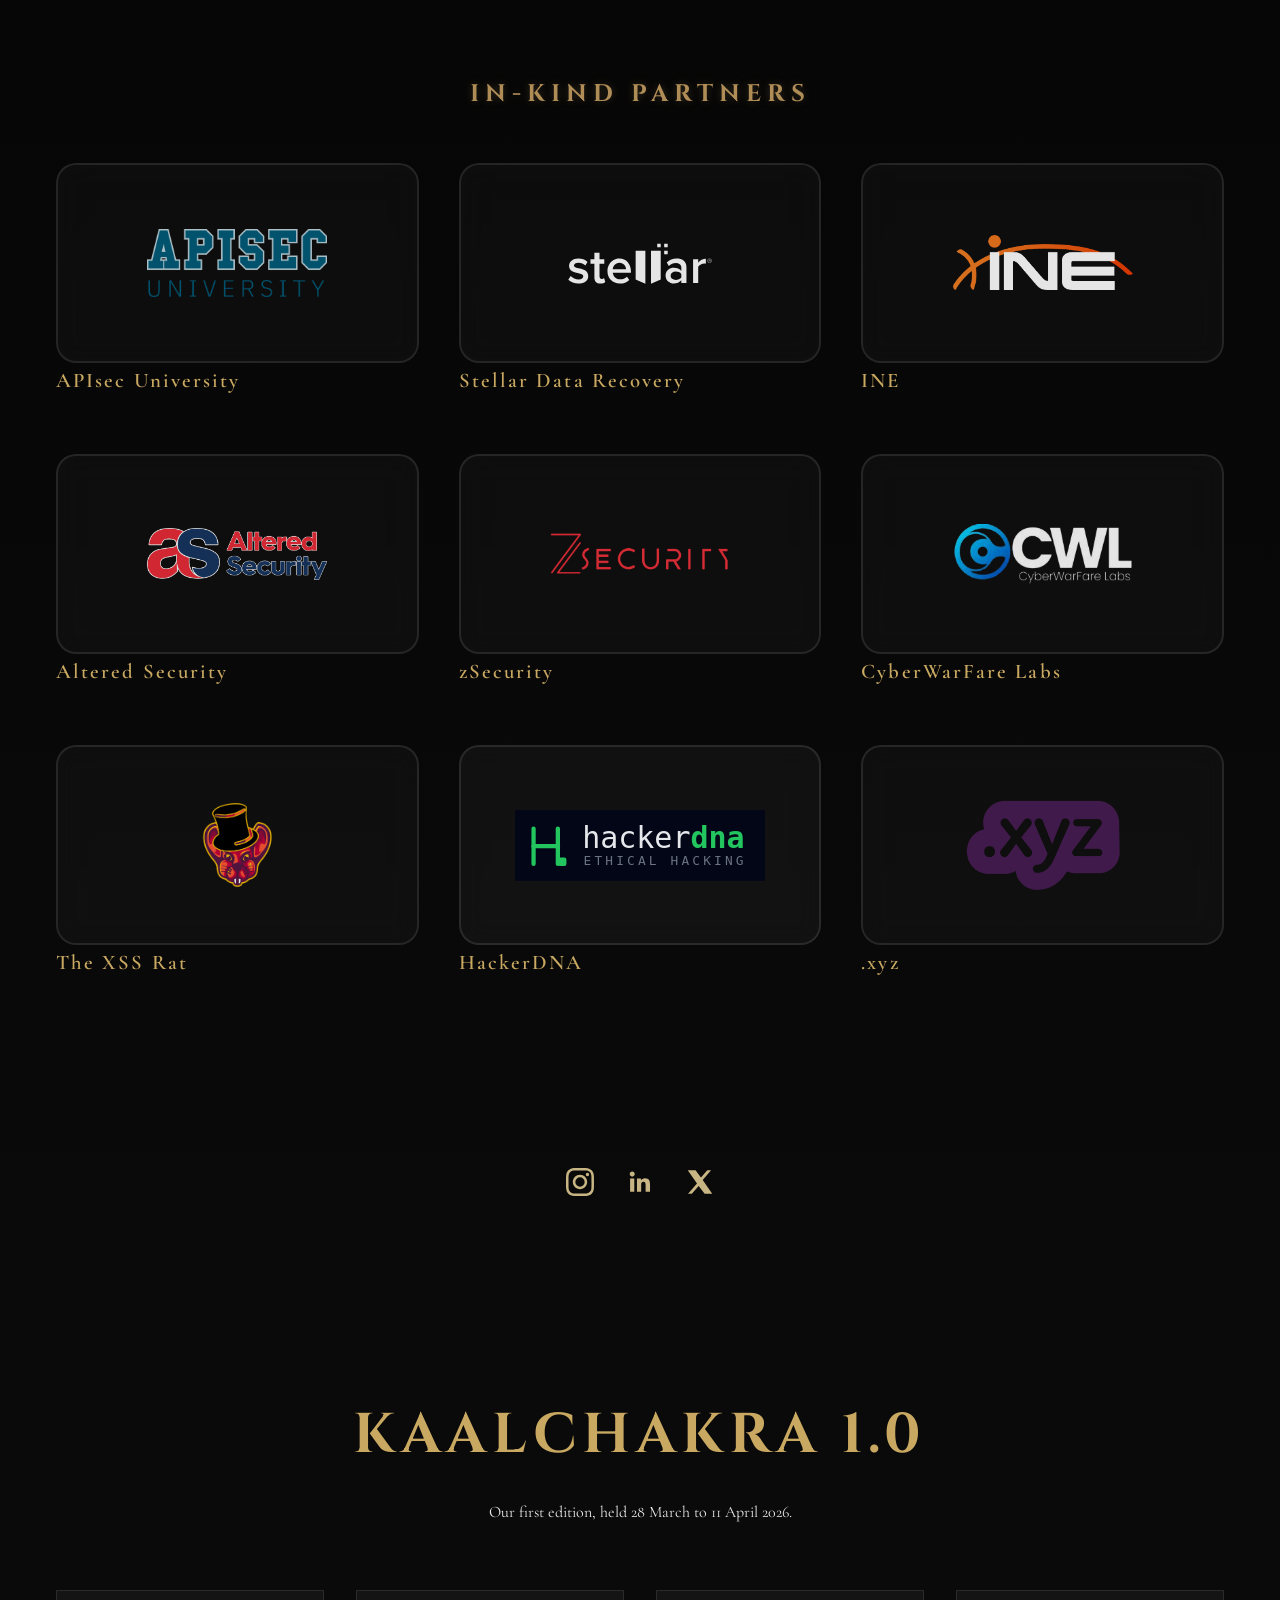
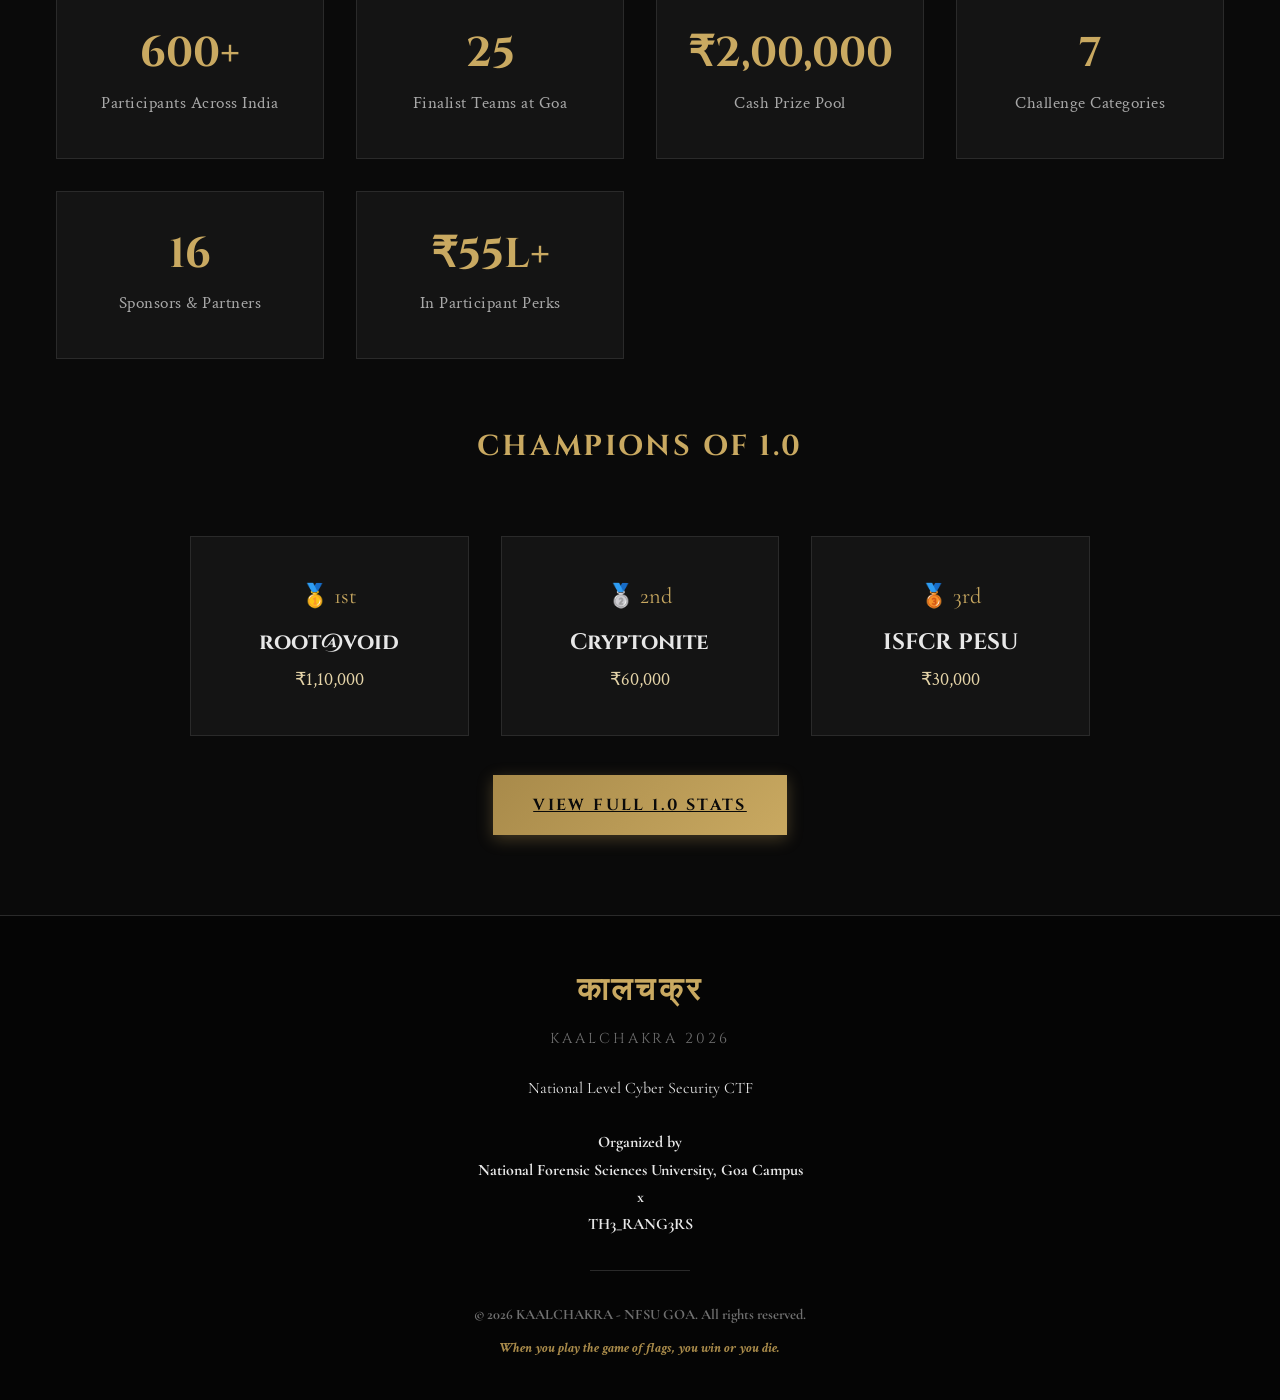
==== commit 4c50342d: "Add Volunteers section and 1.0 stats page" ====
--- a/index.html
+++ b/index.html
@@ -87,6 +87,7 @@
                 <a href="#houses">Houses</a>
                 <a href="#prizes">Prizes</a>
                 <a href="#sponsors">Sponsors</a>
+                <a href="#legacy">1.0 Legacy</a>
 		<a href="organizers.html">Organizers</a>
             </div>
             <button class="nav-toggle" id="navToggle">
@@ -866,6 +867,71 @@
 
     </div></section>
 
+    <!-- KAALCHAKRA 1.0 Legacy / Stats Section -->
+    <section class="section legacy" id="legacy">
+        <div class="container">
+            <div class="section-header aos-animate" data-aos="fade-up">
+                <h2 class="section-title">KAALCHAKRA 1.0</h2>
+                <p class="section-subtitle">Our first edition, held 28 March to 11 April 2026.</p>
+            </div>
+
+            <div class="legacy-grid">
+                <div class="stat-card aos-animate" data-aos="fade-up" data-aos-delay="0">
+                    <div class="stat-number">600+</div>
+                    <div class="stat-label">Participants Across India</div>
+                </div>
+                <div class="stat-card aos-animate" data-aos="fade-up" data-aos-delay="100">
+                    <div class="stat-number">25</div>
+                    <div class="stat-label">Finalist Teams at Goa</div>
+                </div>
+                <div class="stat-card aos-animate" data-aos="fade-up" data-aos-delay="200">
+                    <div class="stat-number">₹2,00,000</div>
+                    <div class="stat-label">Cash Prize Pool</div>
+                </div>
+                <div class="stat-card aos-animate" data-aos="fade-up" data-aos-delay="300">
+                    <div class="stat-number">7</div>
+                    <div class="stat-label">Challenge Categories</div>
+                </div>
+                <div class="stat-card aos-animate" data-aos="fade-up" data-aos-delay="400">
+                    <div class="stat-number">16</div>
+                    <div class="stat-label">Sponsors &amp; Partners</div>
+                </div>
+                <div class="stat-card aos-animate" data-aos="fade-up" data-aos-delay="500">
+                    <div class="stat-number">₹55L+</div>
+                    <div class="stat-label">In Participant Perks</div>
+                </div>
+            </div>
+
+            <div class="section-header aos-animate" data-aos="fade-up" style="margin-top: 4rem;">
+                <h3 class="section-title" style="font-size: 1.8rem;">Champions of 1.0</h3>
+            </div>
+
+            <div class="legacy-grid podium-grid">
+                <div class="stat-card podium-card aos-animate" data-aos="flip-left" data-aos-delay="0">
+                    <div class="podium-rank">🥇 1st</div>
+                    <h3 class="podium-team">root@void</h3>
+                    <p class="podium-prize">₹1,10,000</p>
+                </div>
+                <div class="stat-card podium-card aos-animate" data-aos="flip-left" data-aos-delay="100">
+                    <div class="podium-rank">🥈 2nd</div>
+                    <h3 class="podium-team">Cryptonite</h3>
+                    <p class="podium-prize">₹60,000</p>
+                </div>
+                <div class="stat-card podium-card aos-animate" data-aos="flip-left" data-aos-delay="200">
+                    <div class="podium-rank">🥉 3rd</div>
+                    <h3 class="podium-team">ISFCR PESU</h3>
+                    <p class="podium-prize">₹30,000</p>
+                </div>
+            </div>
+
+            <div class="legacy-cta aos-animate" data-aos="fade-up">
+                <a href="stats-1.0.html" class="cta-primary">
+                    View Full 1.0 Stats
+                </a>
+            </div>
+        </div>
+    </section>
+
 
     <!-- Footer -->
     <footer class="footer">
--- a/styles.css
+++ b/styles.css
@@ -2567,3 +2567,131 @@
         animation: none;
     }
 }
+
+/* ===== KAALCHAKRA 1.0 Legacy / Stats ===== */
+.legacy-grid {
+    display: grid;
+    grid-template-columns: repeat(auto-fit, minmax(240px, 1fr));
+    gap: 2rem;
+    margin-top: 3rem;
+}
+
+.podium-grid {
+    grid-template-columns: repeat(auto-fit, minmax(220px, 1fr));
+    max-width: 900px;
+    margin-left: auto;
+    margin-right: auto;
+}
+
+.stat-card {
+    background: var(--color-bg-card);
+    padding: 2.5rem 1.5rem;
+    border: 1px solid var(--color-border);
+    text-align: center;
+    transition: var(--transition-medium);
+}
+
+.stat-card:hover {
+    background: var(--color-bg-card-hover);
+    border-color: var(--color-primary);
+    box-shadow: var(--shadow-glow);
+    transform: translateY(-4px);
+}
+
+.stat-number {
+    font-family: var(--font-display);
+    font-size: 2.6rem;
+    font-weight: 700;
+    color: var(--color-primary);
+    line-height: 1.1;
+}
+
+.stat-label {
+    font-family: var(--font-accent);
+    font-size: 1.05rem;
+    color: var(--color-text-secondary);
+    margin-top: 0.75rem;
+    letter-spacing: 0.5px;
+}
+
+.podium-rank {
+    font-size: 1.4rem;
+    color: var(--color-primary);
+    margin-bottom: 0.5rem;
+}
+
+.podium-team {
+    font-family: var(--font-display);
+    font-size: 1.4rem;
+    color: var(--color-text-primary);
+    margin: 0.25rem 0;
+}
+
+.podium-prize {
+    font-family: var(--font-accent);
+    font-size: 1.1rem;
+    color: var(--color-primary-light);
+}
+
+.legacy-cta {
+    text-align: center;
+    margin-top: 3.5rem;
+}
+
+/* ===== 1.0 Full leaderboard tables ===== */
+.lb-wrap {
+    margin-top: 2rem;
+    overflow-x: auto;
+    border: 1px solid var(--color-border);
+    background: var(--color-bg-card);
+}
+.leaderboard {
+    width: 100%;
+    border-collapse: collapse;
+    font-family: var(--font-accent);
+}
+.leaderboard th,
+.leaderboard td {
+    padding: 0.7rem 1.2rem;
+    border-bottom: 1px solid var(--color-border);
+    text-align: left;
+}
+.leaderboard thead th {
+    position: sticky;
+    top: 0;
+    background: var(--color-bg-darker);
+    color: var(--color-primary);
+    font-family: var(--font-display);
+    font-size: 0.95rem;
+    letter-spacing: 1px;
+    text-transform: uppercase;
+}
+.leaderboard td.rk { width: 70px; color: var(--color-text-muted); font-weight: 700; }
+.leaderboard td.tm { color: var(--color-text-primary); font-size: 1.1rem; }
+.leaderboard td.sc { text-align: right; color: var(--color-primary-light); font-weight: 700; white-space: nowrap; }
+.leaderboard th.sc { text-align: right; }
+.lb-row:hover { background: var(--color-bg-card-hover); }
+.lb-row.top3 td.tm { color: var(--color-primary); font-weight: 700; }
+
+/* Prize / sponsor detail cards */
+.prize-full, .sponsor-tier { text-align: left; }
+.perk-list {
+    list-style: none;
+    padding: 0;
+    margin: 1rem 0 0;
+}
+.perk-list li {
+    font-family: var(--font-accent);
+    color: var(--color-text-secondary);
+    padding: 0.3rem 0 0.3rem 1.3rem;
+    position: relative;
+    border-bottom: 1px solid var(--color-border);
+}
+.perk-list li::before {
+    content: "⚑";
+    position: absolute;
+    left: 0;
+    color: var(--color-primary);
+}
+.perk-list a { color: var(--color-primary-light); text-decoration: none; }
+.perk-list a:hover { color: var(--color-primary); text-decoration: underline; }
